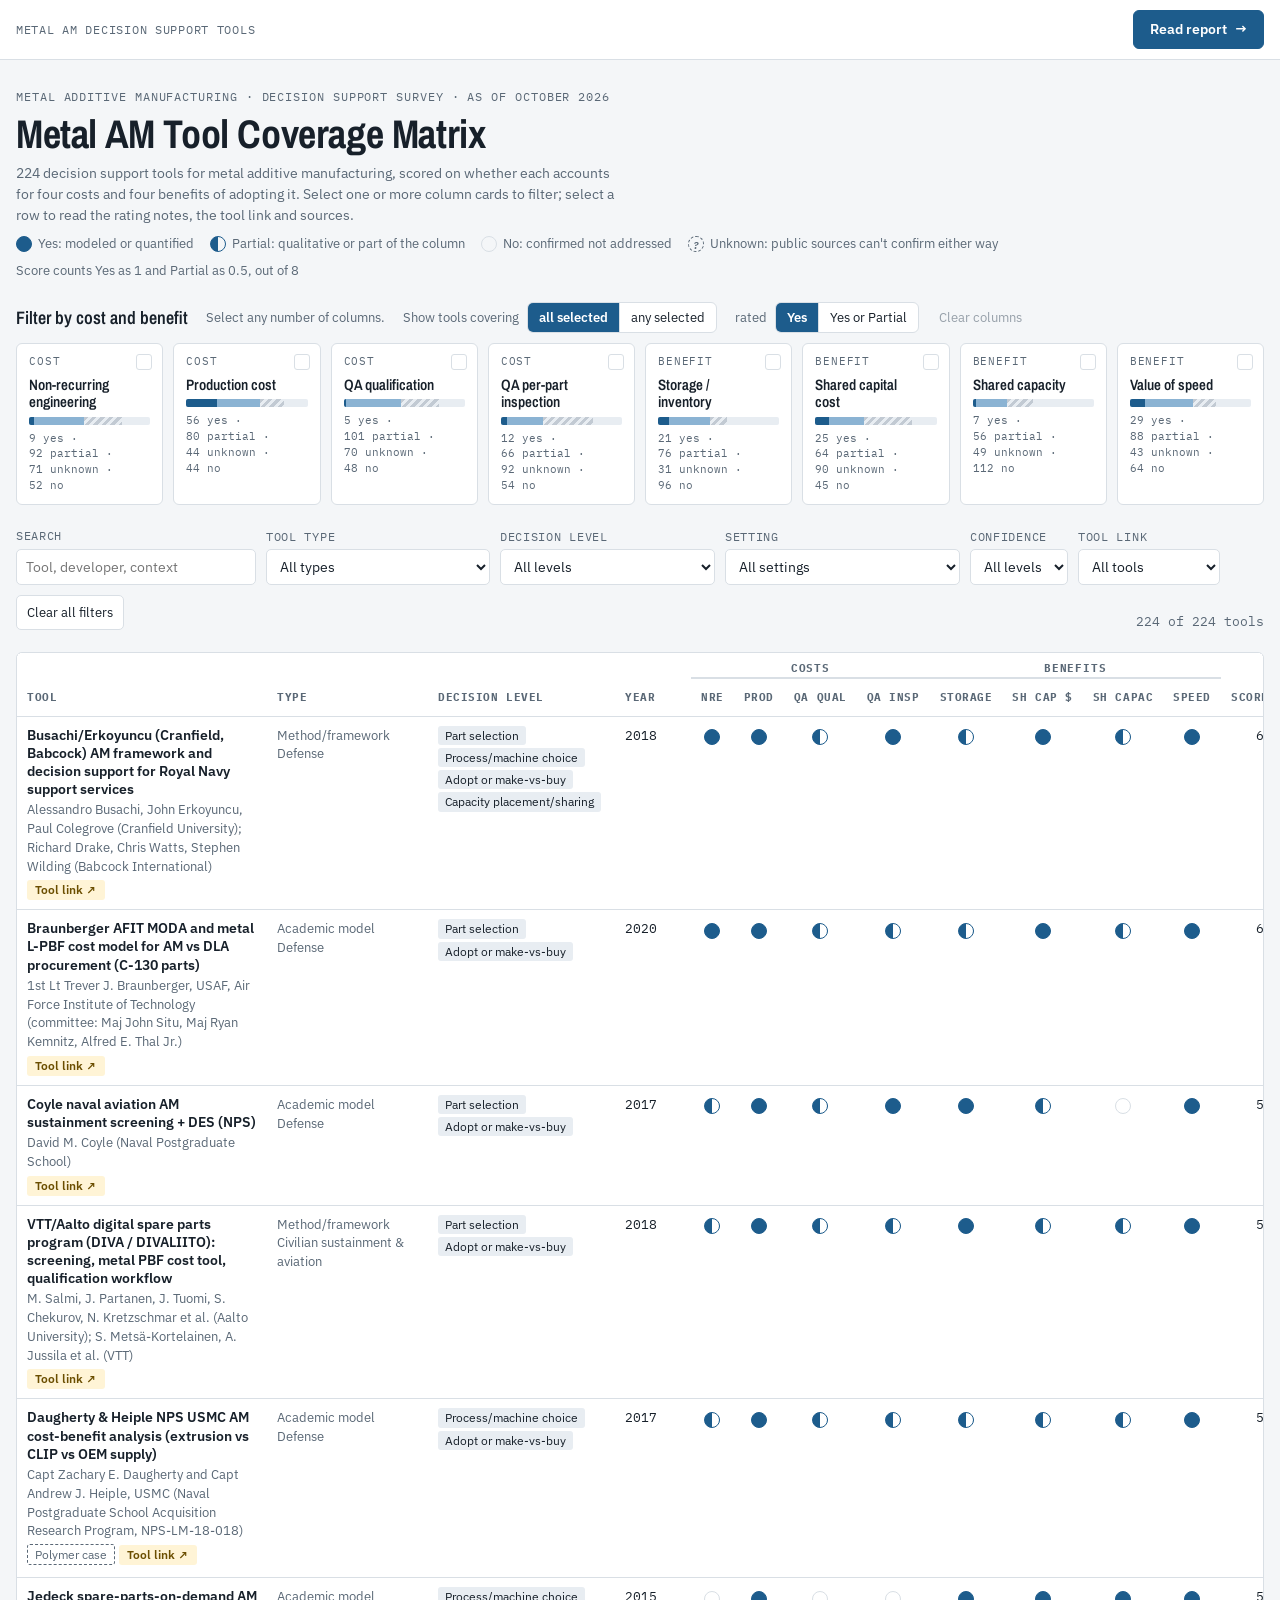
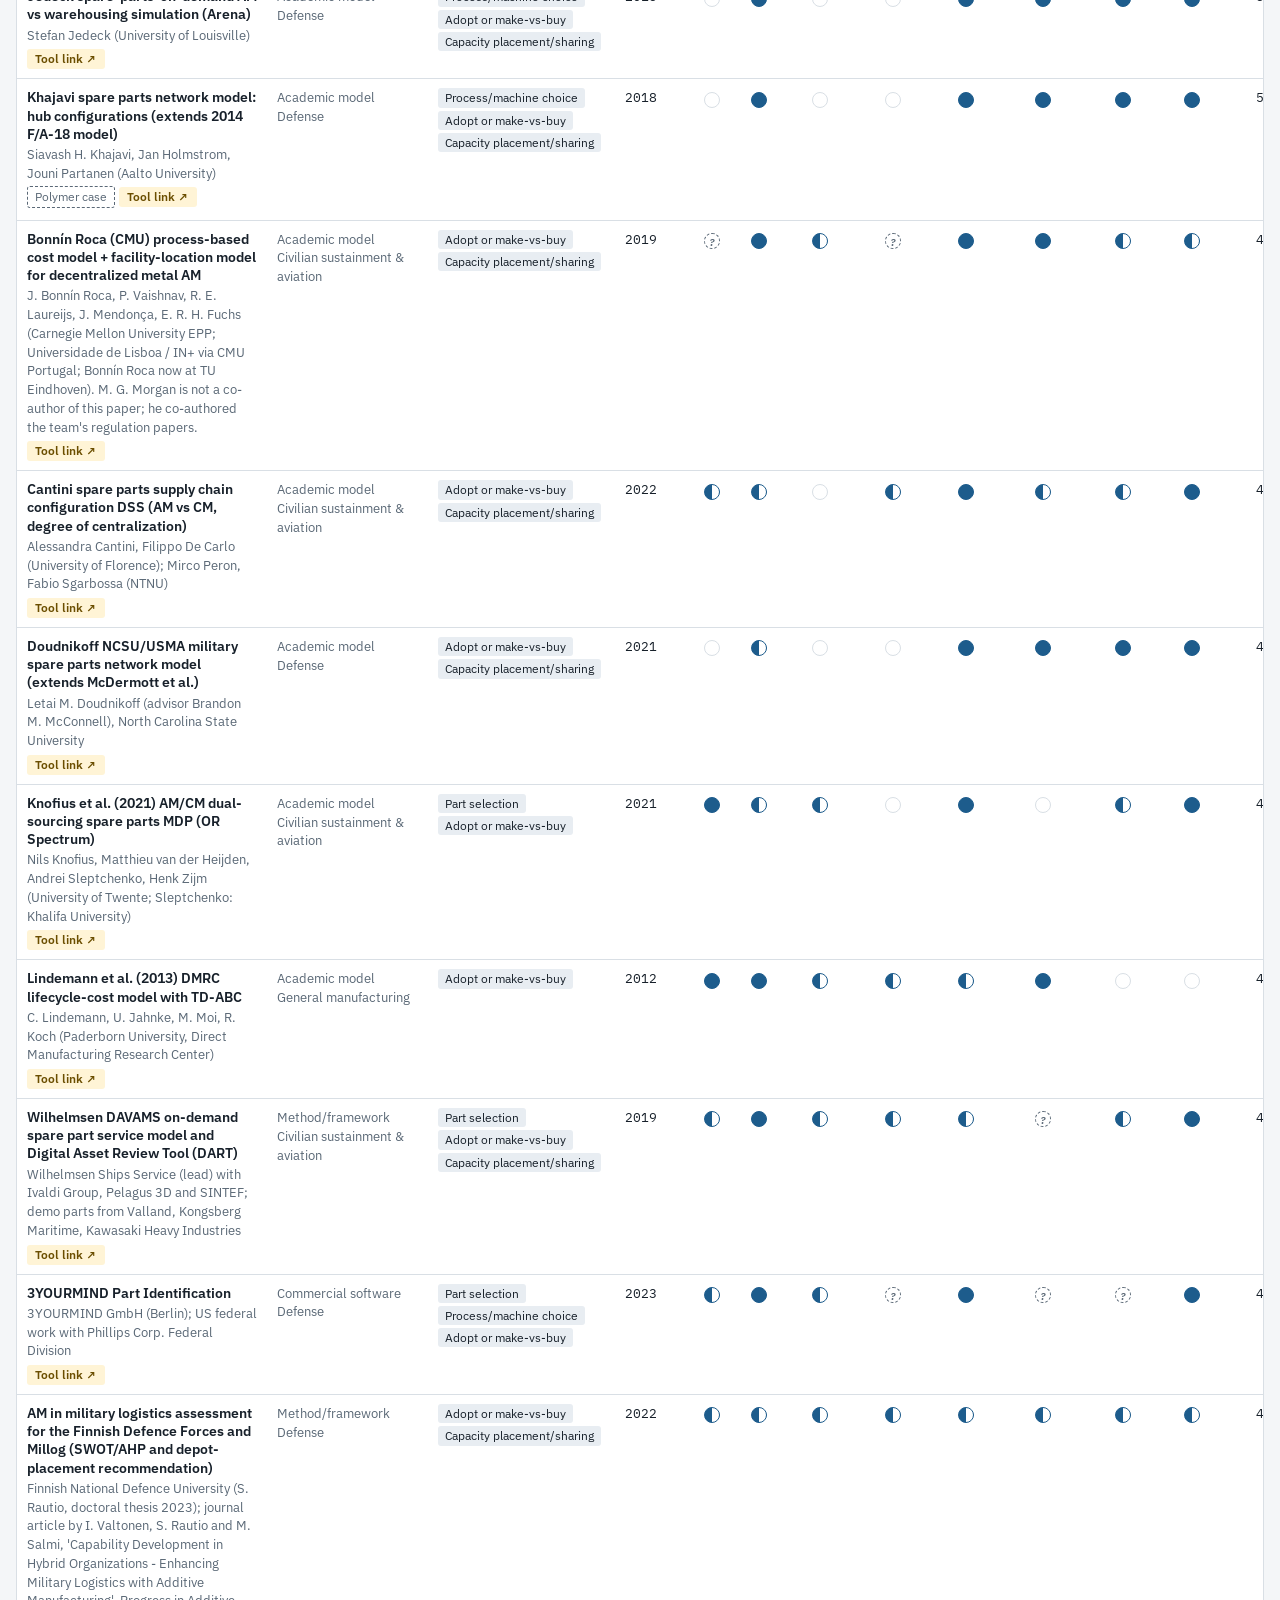
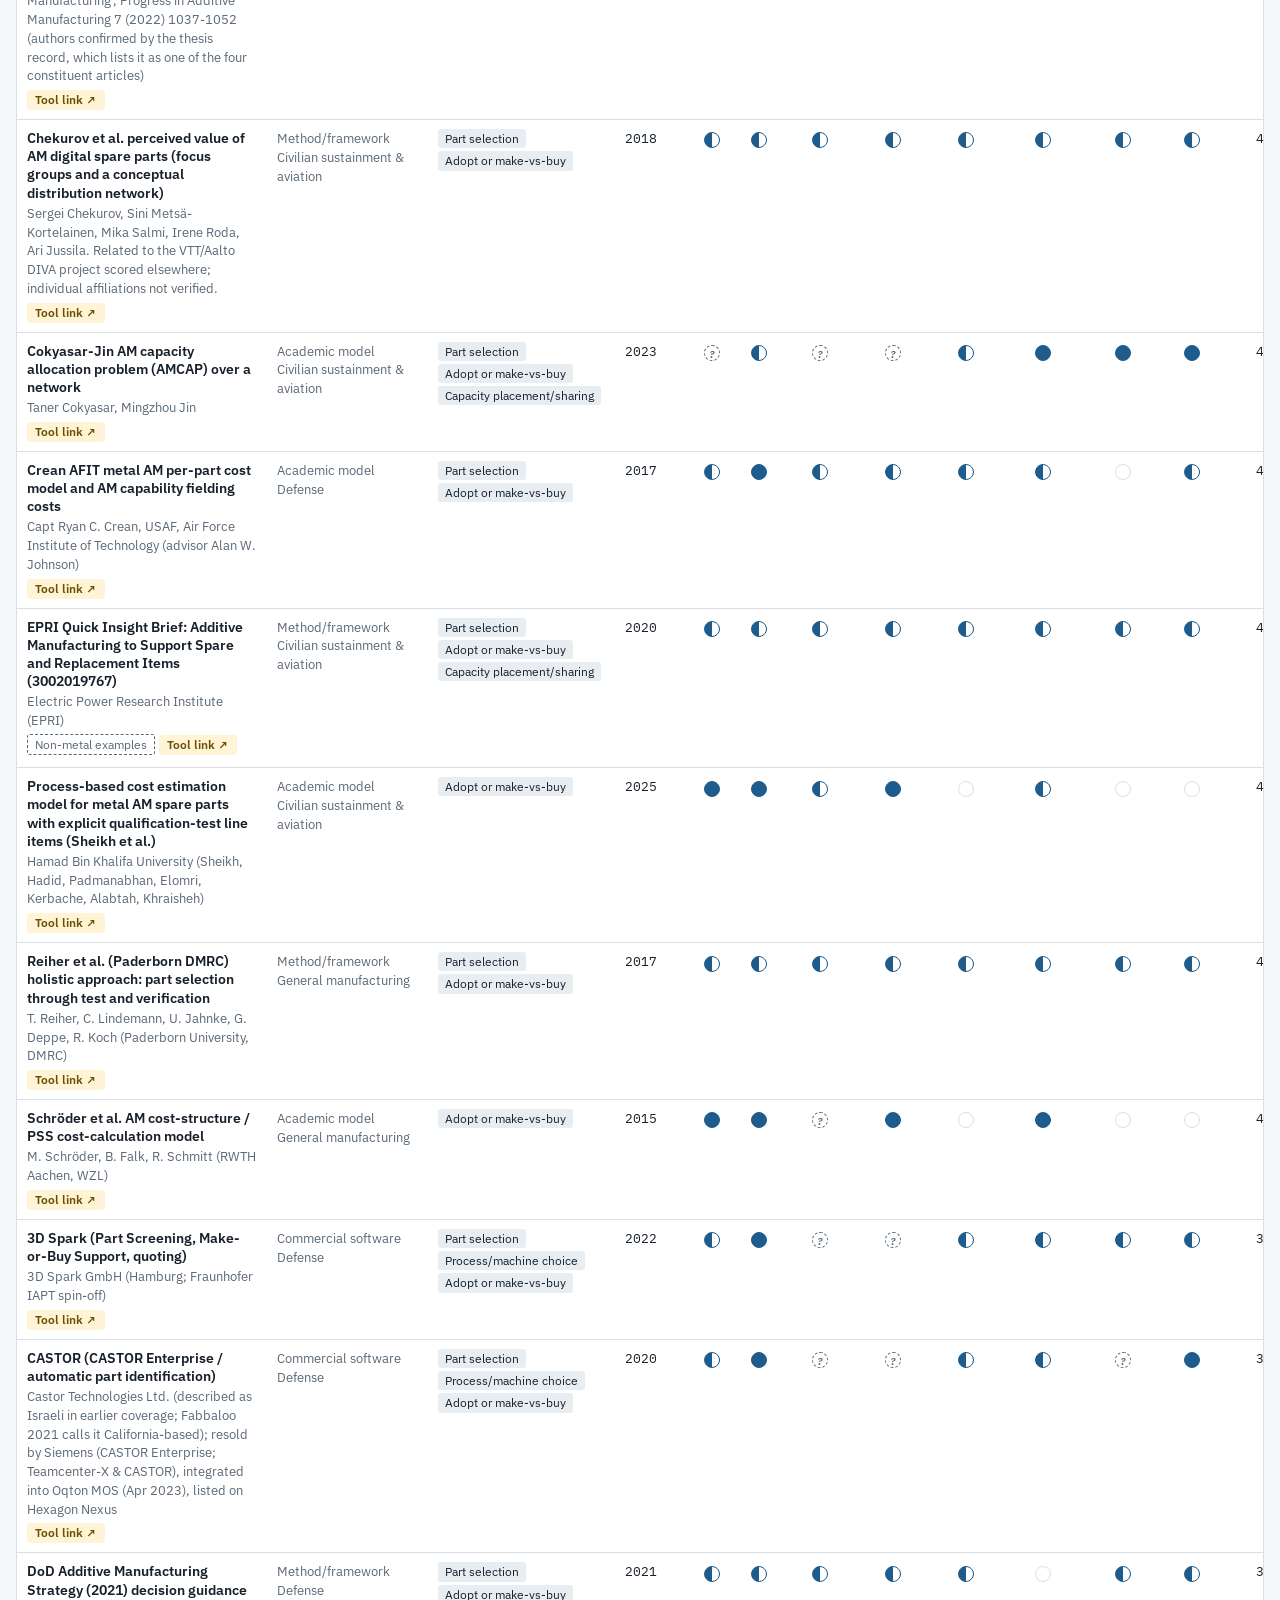
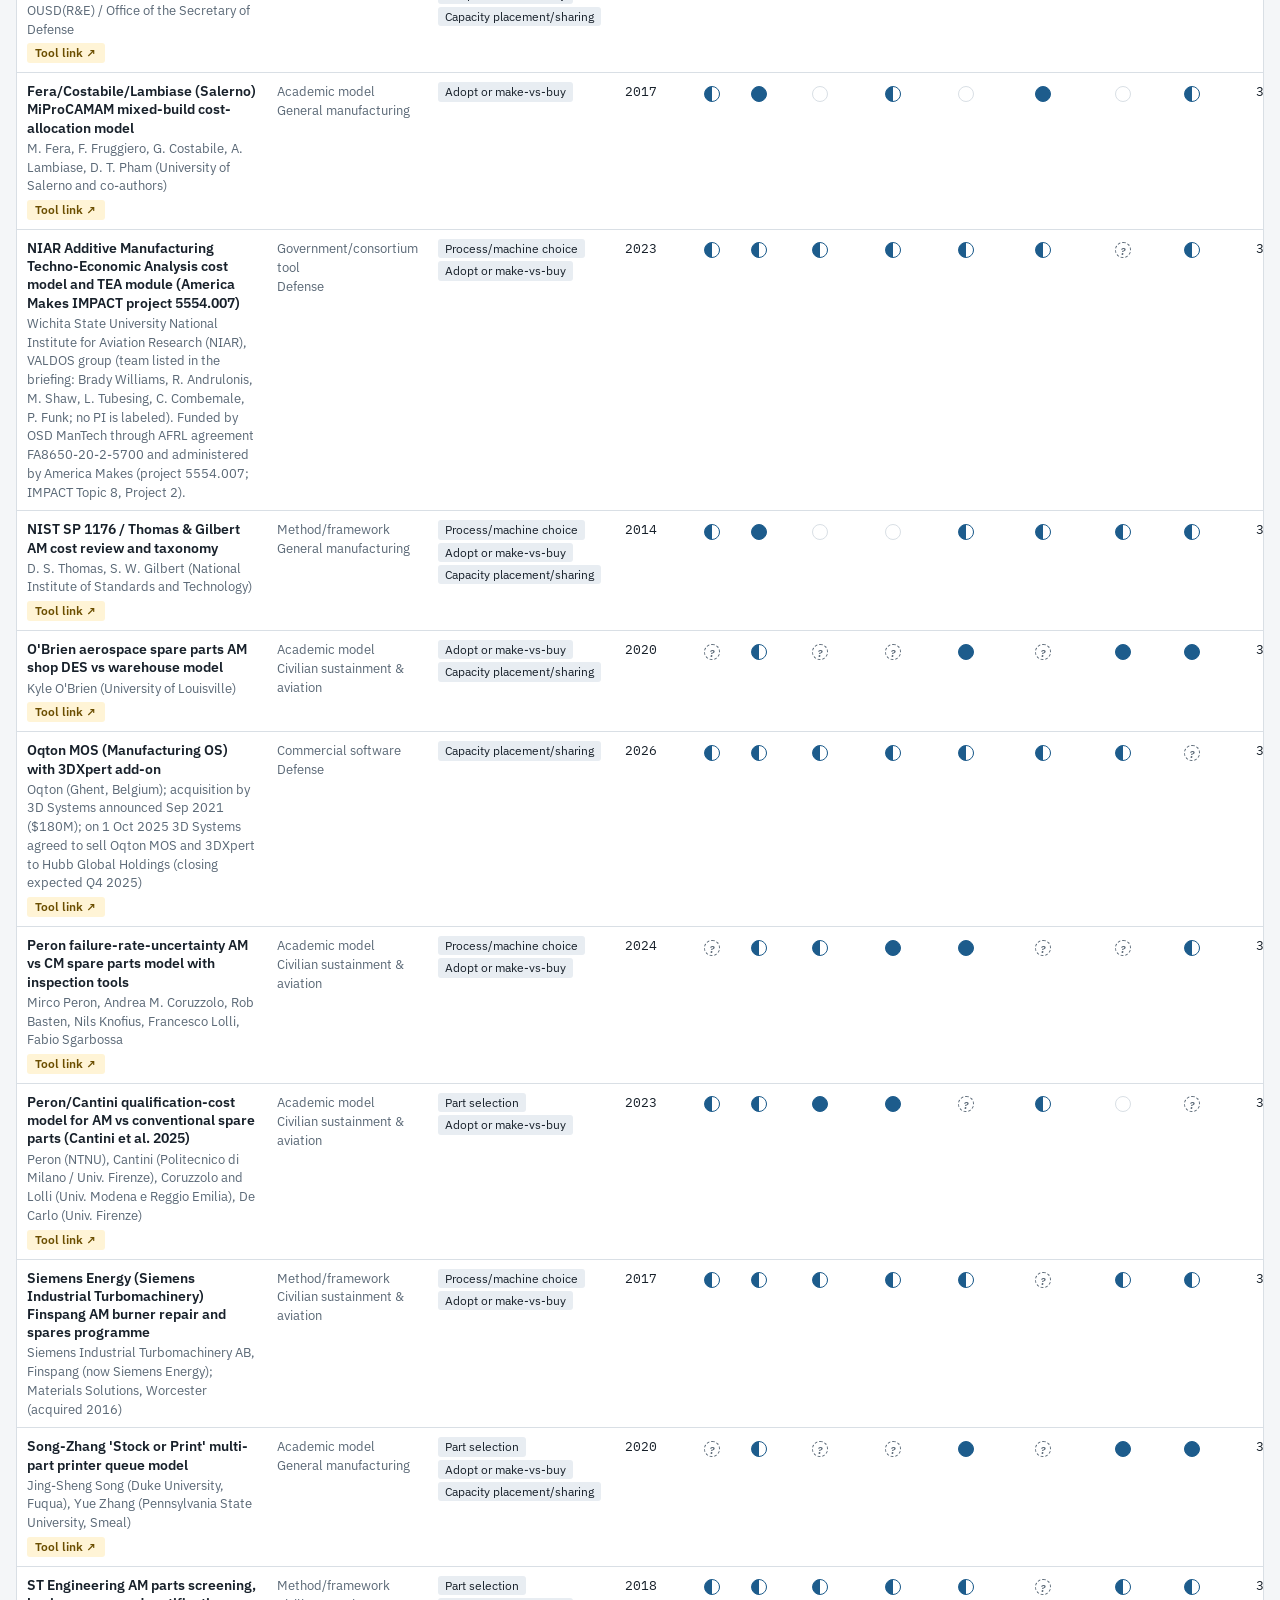
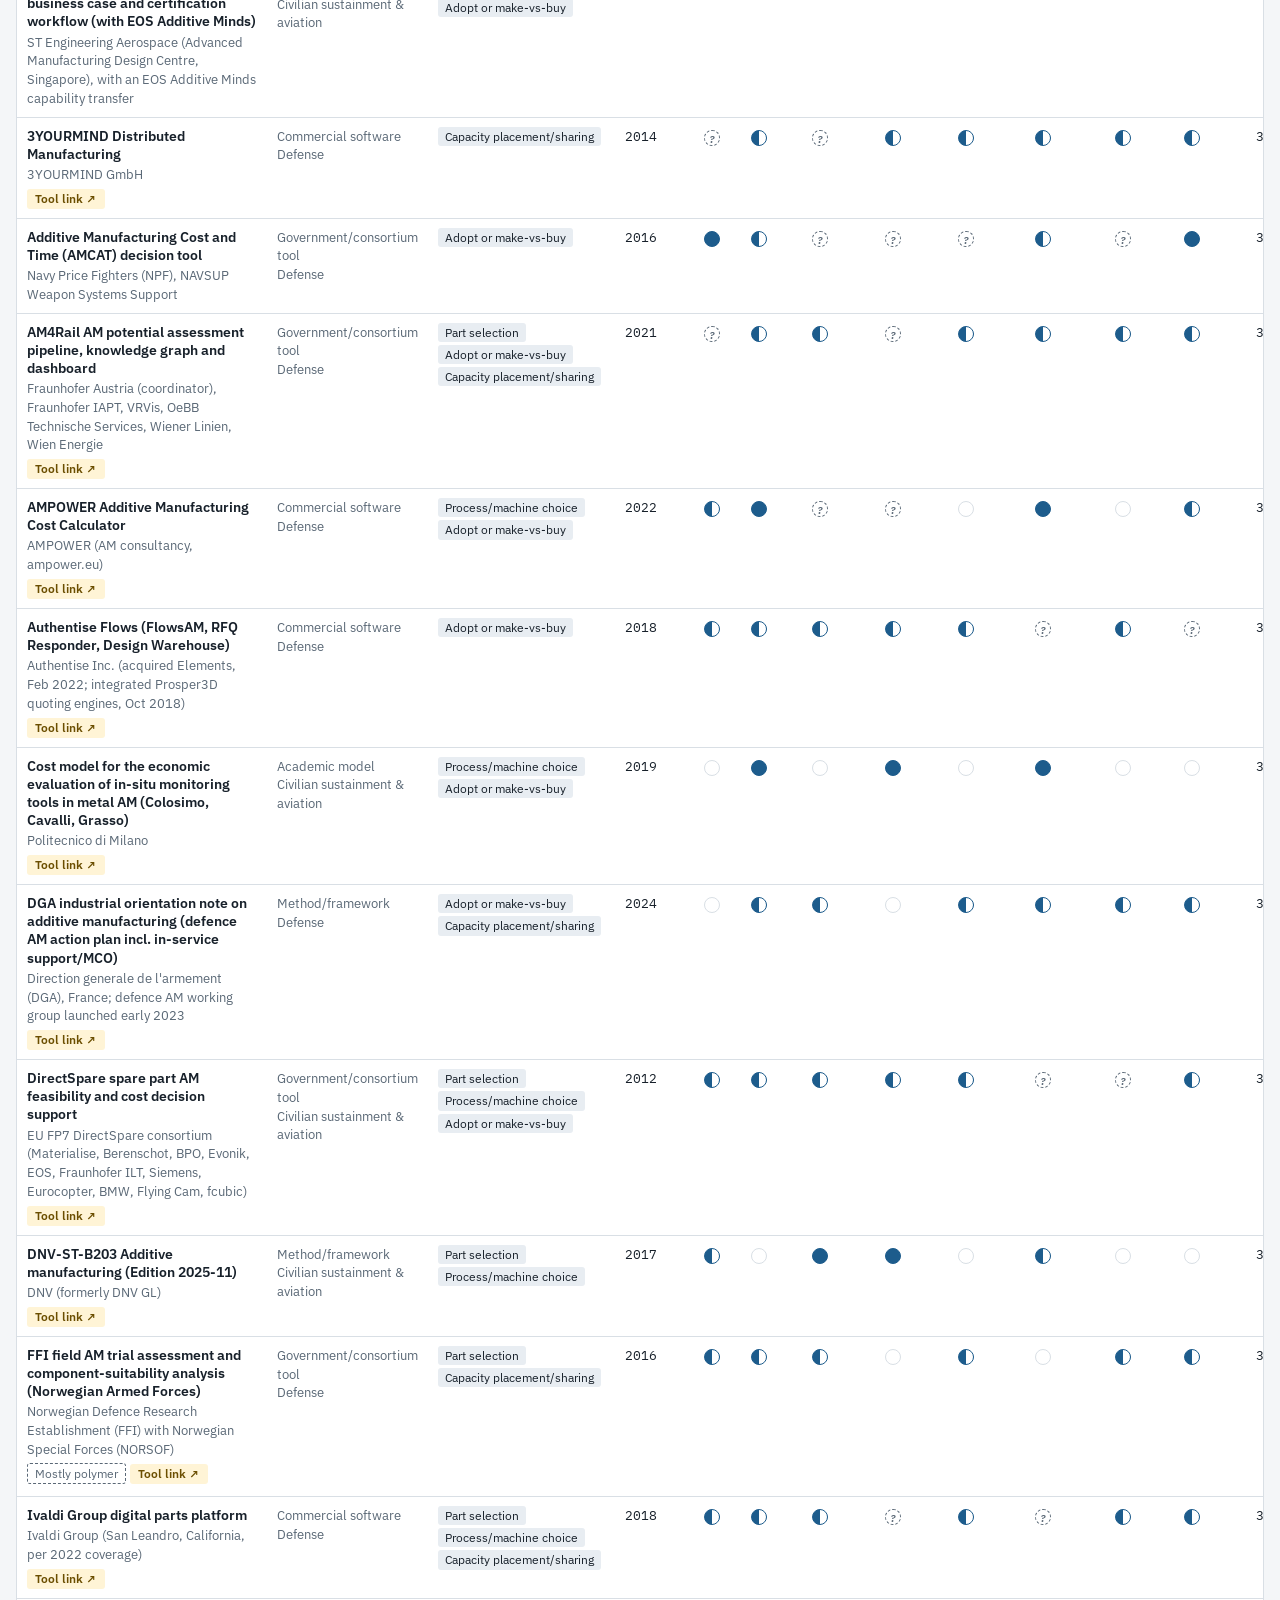
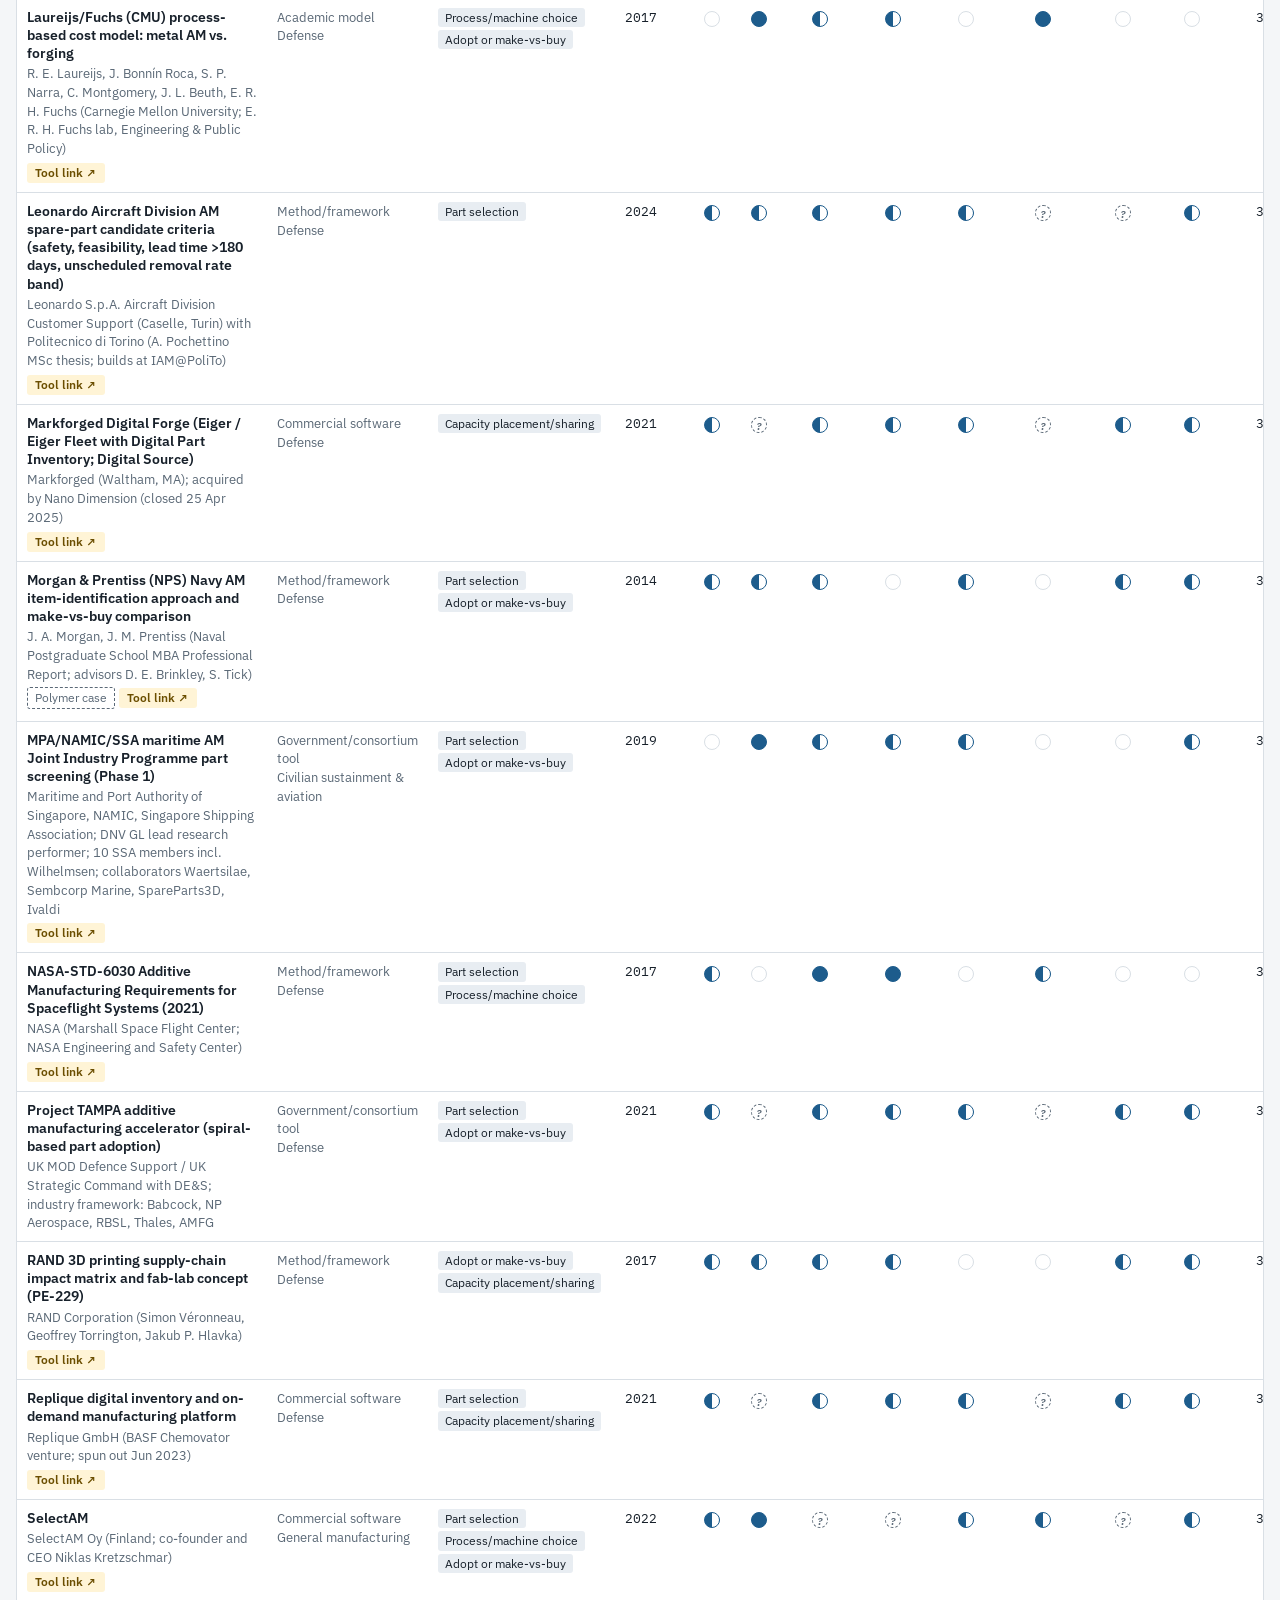
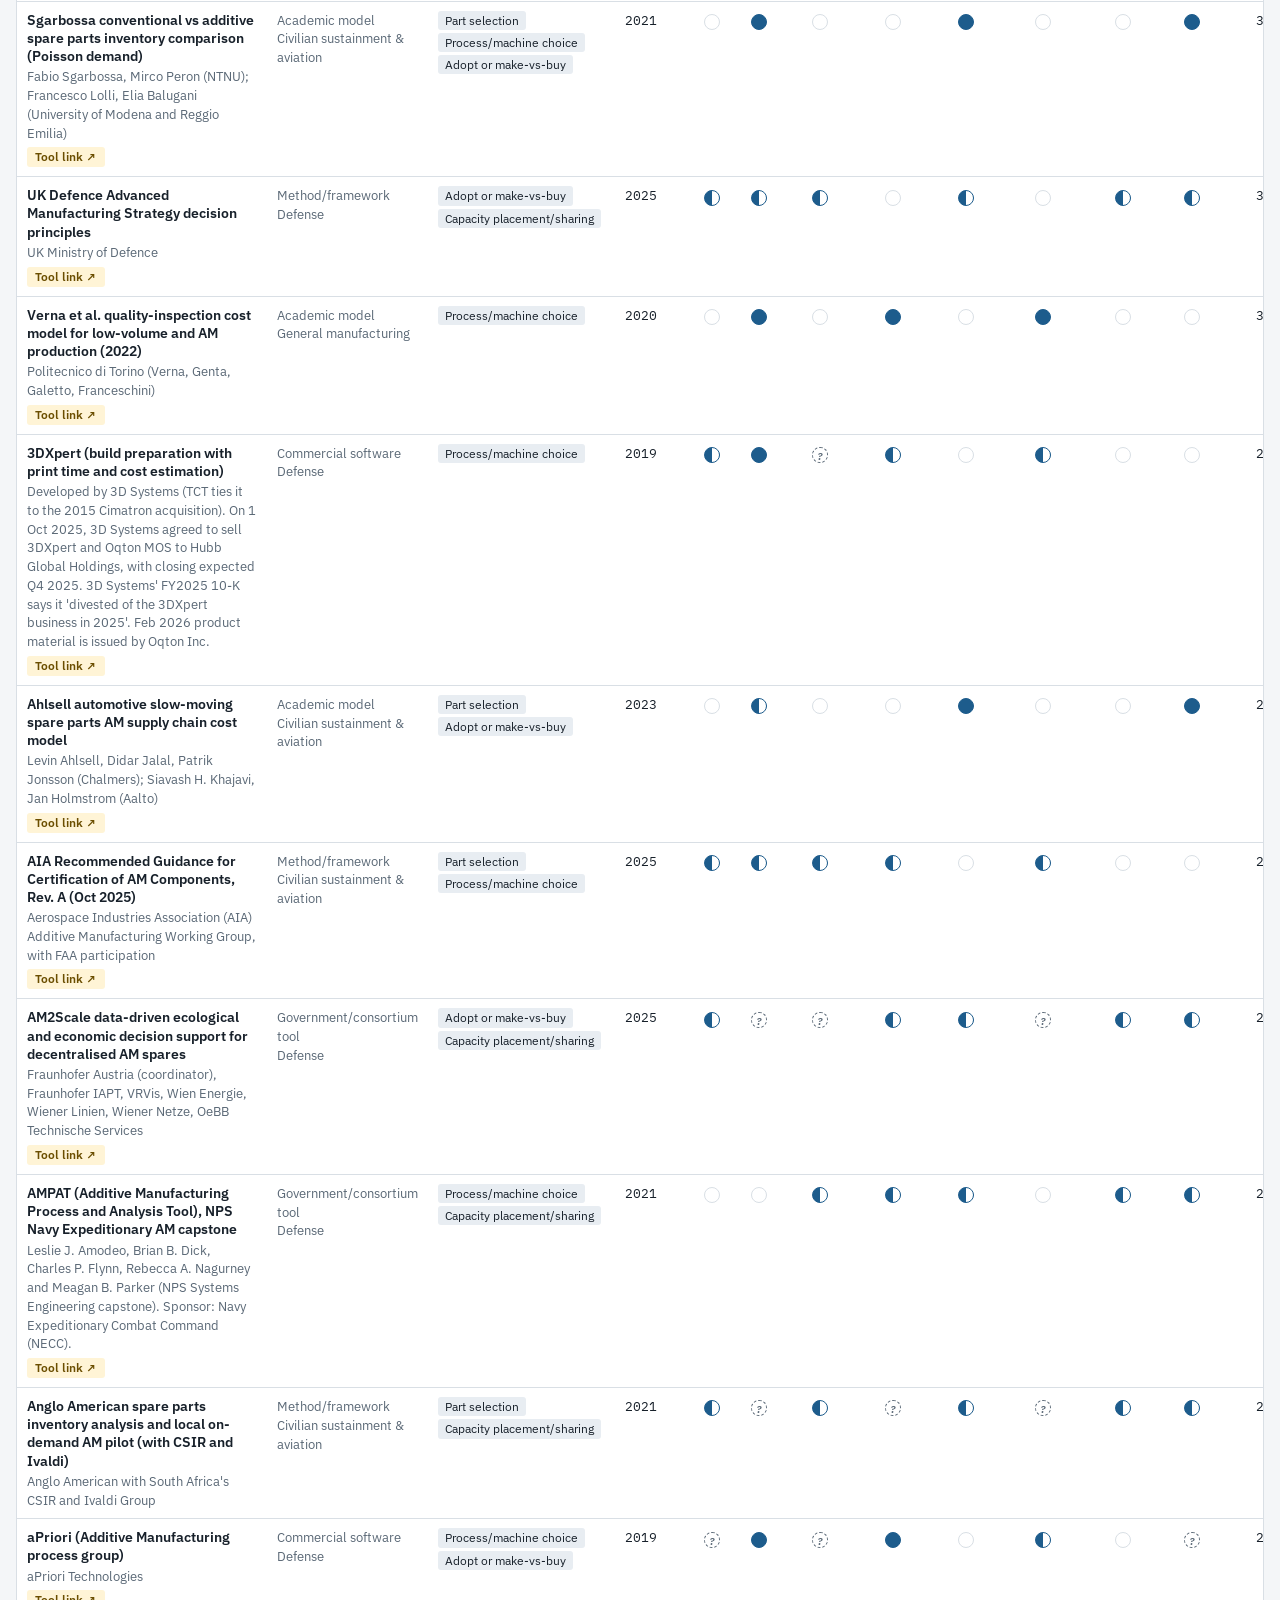
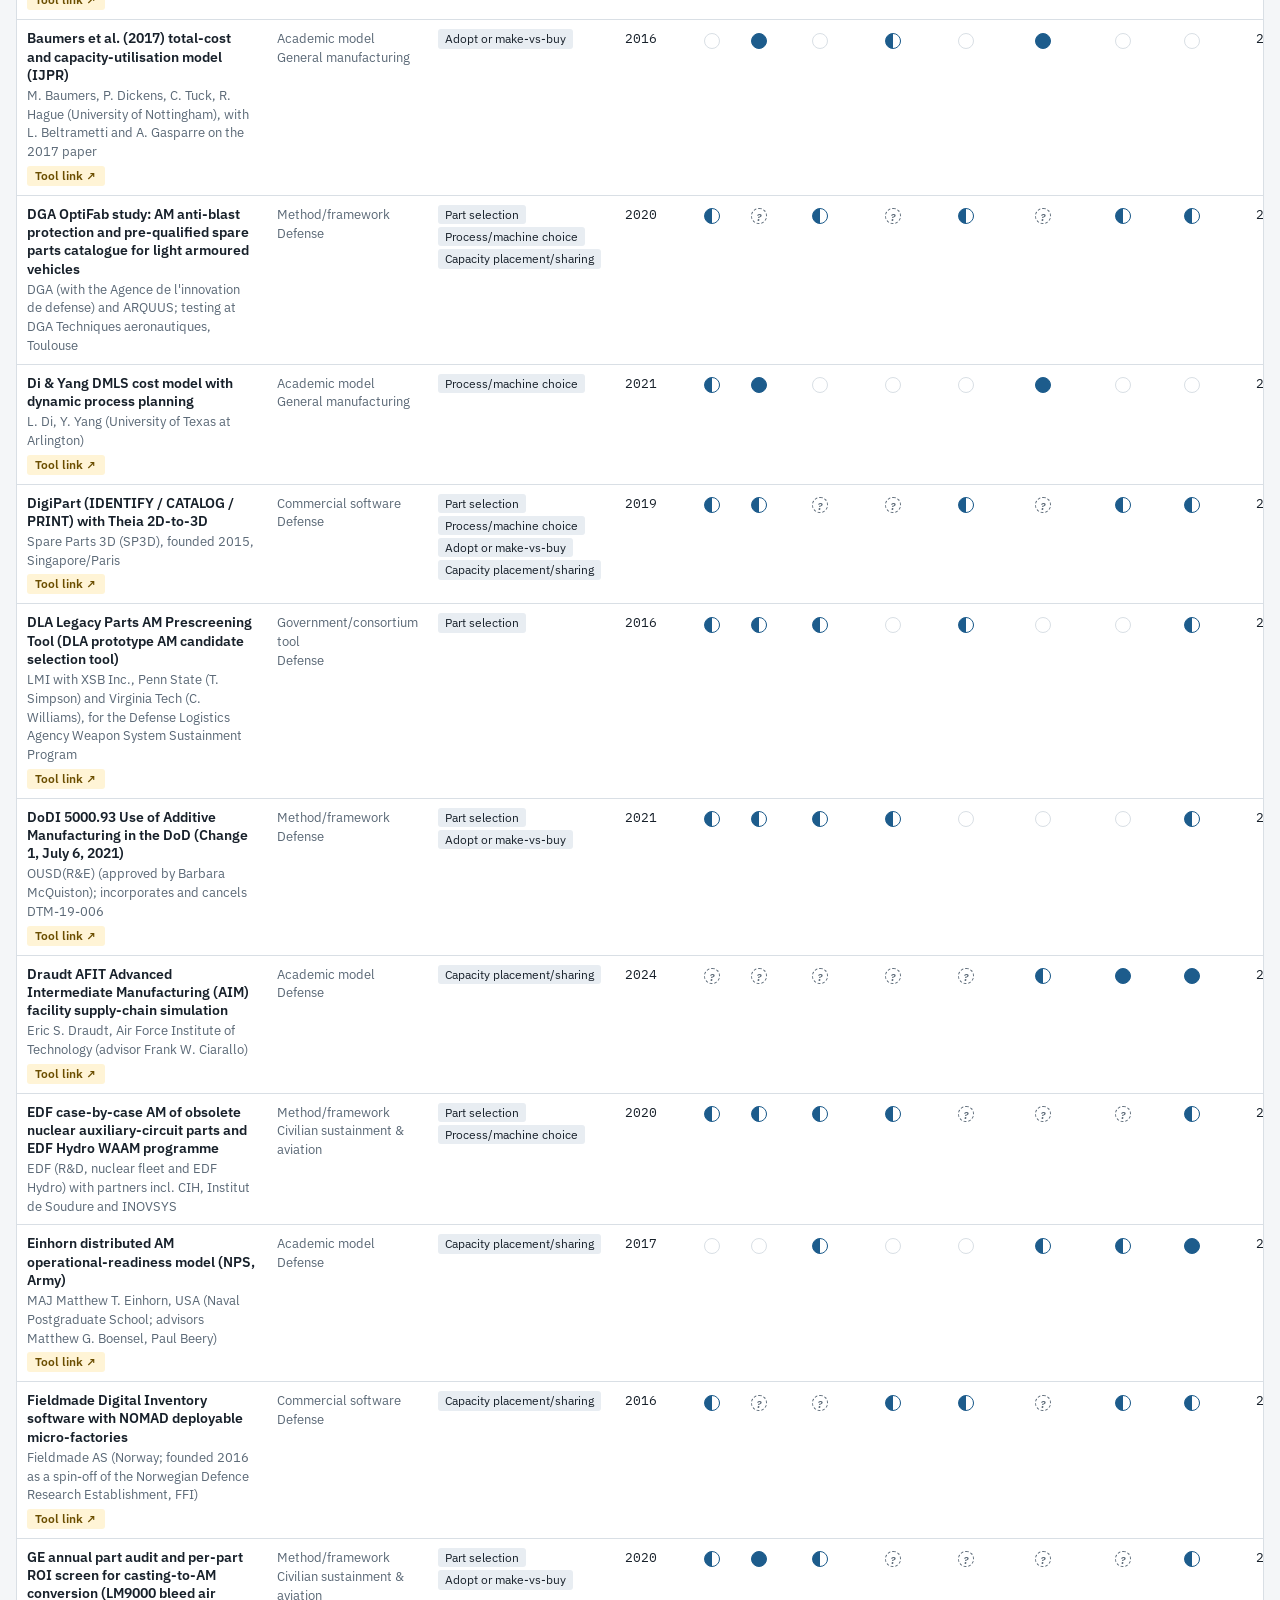
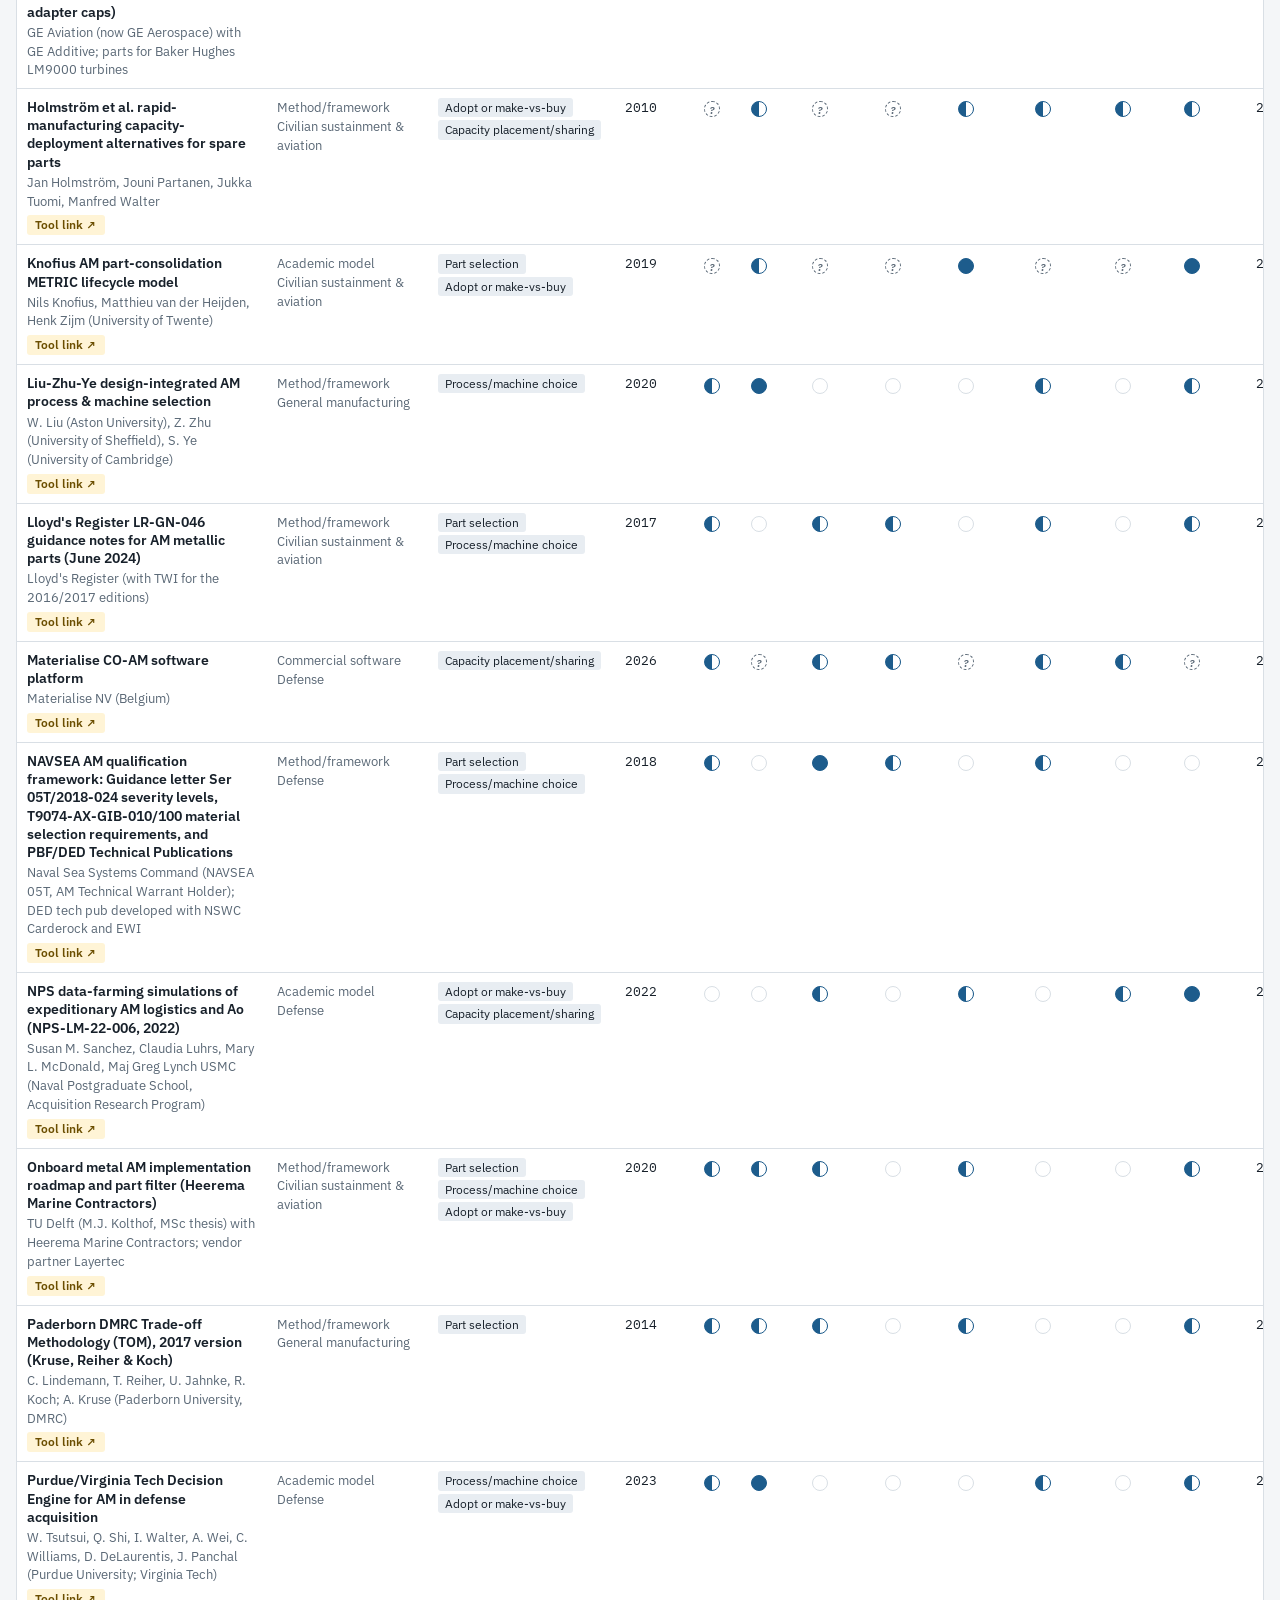
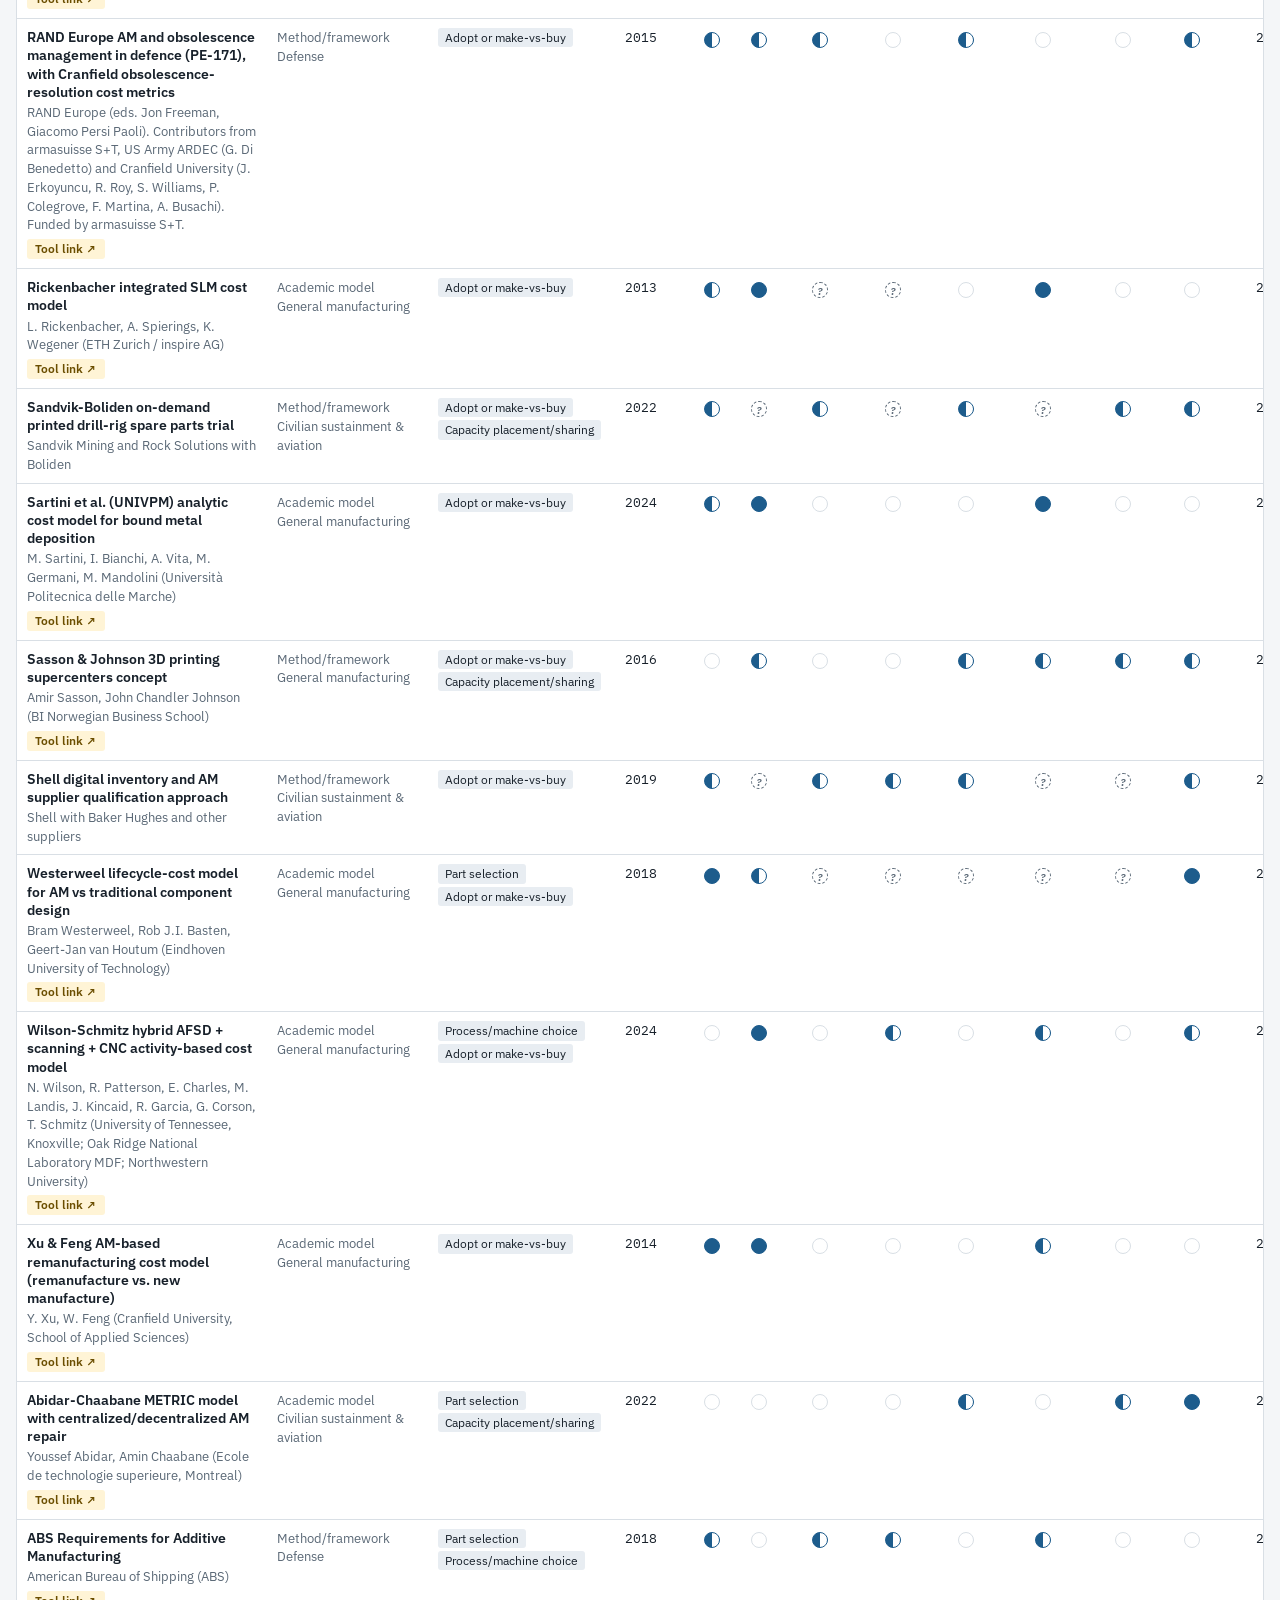
==== index.html @ 1fa22fbc "initial commit" ====
<!doctype html>
<html lang="en">
<head>
<meta charset="utf-8">
<meta name="viewport" content="width=device-width, initial-scale=1, viewport-fit=cover">
<title>Metal AM Tool Coverage Matrix</title>
<meta name="description" content="224 decision support tools for metal additive manufacturing, scored on four costs and four benefits of adoption, with rating notes, tool links and sources.">
<link rel="icon" href="data:image/svg+xml,%3Csvg xmlns='http://www.w3.org/2000/svg' viewBox='0 0 32 32'%3E%3Crect width='32' height='32' rx='6' fill='%231d5c8c'/%3E%3Ccircle cx='10' cy='11' r='4' fill='white'/%3E%3Ccircle cx='22' cy='11' r='4' fill='none' stroke='white' stroke-width='2'/%3E%3Ccircle cx='10' cy='22' r='4' fill='none' stroke='white' stroke-width='2'/%3E%3Ccircle cx='22' cy='22' r='4' fill='white'/%3E%3C/svg%3E">
<link rel="preconnect" href="https://fonts.googleapis.com">
<link rel="preconnect" href="https://fonts.gstatic.com" crossorigin>
<link rel="stylesheet" href="https://fonts.googleapis.com/css2?family=Archivo+Narrow:wght@500;600;700&family=IBM+Plex+Sans:wght@400;500;600&family=IBM+Plex+Mono:wght@400;500&display=swap">
<link rel="stylesheet" href="assets/site.css">
<style>
/* Matrix page: header, column filter controls + coverage cards, other filters, then the scrollable table with expandable rows */
.wrap { max-width: 1360px; margin: 0 auto; display: grid; gap: 22px; }
.head { display: grid; gap: 8px; }
.lead { max-width: 76ch; color: var(--muted); margin: 0; }

/* column filters */
.colfilter { display: grid; gap: 10px; }
.colbar { display: flex; flex-wrap: wrap; align-items: center; gap: 10px 18px; }
.colbar h2 { font-family: var(--font-display); font-size: 18px; font-weight: 600; margin: 0; }
.colbar .hint { color: var(--muted); font-size: 13px; }
.seg { display: inline-flex; border: 1px solid var(--rule); border-radius: 6px; overflow: hidden; background: var(--surface); }
.seg button { font: inherit; font-size: 13px; padding: 5px 11px; border: 0; background: none; color: var(--ink); cursor: pointer; }
.seg button + button { border-left: 1px solid var(--rule); }
.seg button[aria-pressed="true"] { background: var(--accent); color: var(--accent-ink); font-weight: 600; }
.segwrap { display: inline-flex; align-items: center; gap: 8px; font-size: 13px; color: var(--muted); }
.linkbtn { font: inherit; font-size: 13px; background: none; border: 0; color: var(--accent); cursor: pointer; padding: 4px 2px; text-decoration: underline; }
.linkbtn[disabled] { color: var(--muted); text-decoration: none; cursor: default; opacity: .6; }

.strip { display: grid; grid-template-columns: repeat(8, minmax(0, 1fr)); gap: 10px; }
@media (max-width: 1180px) { .strip { grid-template-columns: repeat(4, minmax(0, 1fr)); } }
@media (max-width: 480px) { .strip { grid-template-columns: repeat(2, minmax(0, 1fr)); } }
.cov { position: relative; background: var(--surface); border: 1px solid var(--rule); border-radius: 6px; padding: 10px 12px; display: grid; gap: 6px; align-content: start; cursor: pointer; text-align: left; font: inherit; color: inherit; }
.cov:hover { border-color: var(--accent); }
.cov[aria-pressed="true"] { border-color: var(--accent); box-shadow: inset 0 0 0 1px var(--accent); background: var(--accent-soft); }
.cov .grp { font-family: var(--font-mono); font-size: 10.5px; letter-spacing: .08em; text-transform: uppercase; color: var(--muted); }
.cov .k { font-family: var(--font-display); font-weight: 600; font-size: 15px; line-height: 1.15; padding-right: 22px; }
.cov .box { position: absolute; top: 10px; right: 10px; width: 16px; height: 16px; border: 1.5px solid var(--rule); border-radius: 3px; display: grid; place-items: center; font-size: 11px; line-height: 1; color: transparent; background: var(--surface); }
.cov[aria-pressed="true"] .box { background: var(--accent); border-color: var(--accent); color: var(--accent-ink); }
.bar { display: flex; height: 8px; border-radius: 2px; overflow: hidden; background: var(--chip); }
.bar i { display: block; height: 100%; }
.bar .y { background: var(--accent); }
.bar .p { background: var(--partial); }
.bar .u { background: repeating-linear-gradient(135deg, var(--unk) 0 3px, transparent 3px 6px); }
.cov .n { font-family: var(--font-mono); font-size: 11px; line-height: 1.45; color: var(--muted); font-variant-numeric: tabular-nums; }
.cov .nw { white-space: nowrap; }

/* other filters */
.filters { display: flex; flex-wrap: wrap; gap: 10px; align-items: end; }
.f { display: grid; gap: 4px; min-width: 0; }
.f label { font-size: 11.5px; letter-spacing: .06em; text-transform: uppercase; color: var(--muted); font-family: var(--font-mono); }
.f input, .f select { font: inherit; font-size: 13.5px; color: var(--ink); background: var(--surface); border: 1px solid var(--rule); border-radius: 5px; padding: 7px 9px; min-width: 0; max-width: 100%; }
.f input { width: 240px; }
.count { margin-left: auto; font-family: var(--font-mono); font-size: 12.5px; color: var(--muted); font-variant-numeric: tabular-nums; }
.reset { font: inherit; font-size: 13px; background: var(--surface); border: 1px solid var(--rule); border-radius: 5px; padding: 7px 10px; color: var(--ink); cursor: pointer; }
.reset:hover { border-color: var(--accent); }

/* table */
.tablebox { overflow-x: auto; background: var(--surface); border: 1px solid var(--rule); border-radius: 6px; }
table { border-collapse: collapse; width: 100%; min-width: 1100px; font-variant-numeric: tabular-nums; }
thead th { background: var(--surface); border-bottom: 1px solid var(--rule); text-align: left; vertical-align: bottom; padding: 0; }
th button { font: inherit; font-family: var(--font-mono); font-size: 11px; letter-spacing: .05em; text-transform: uppercase; color: var(--muted); background: none; border: 0; padding: 10px; width: 100%; text-align: inherit; cursor: pointer; white-space: nowrap; }
th button:hover { color: var(--ink); }
th button[data-dir]::after { content: attr(data-dir); margin-left: 4px; color: var(--accent); }
th.rc, td.rc { text-align: center; width: 64px; }
th.rc button { text-align: center; }
th.rc.sel, td.rc.sel { background: var(--accent-soft); }
th.rc.sel button { color: var(--accent); font-weight: 600; }
th.grp { font-family: var(--font-mono); font-size: 10.5px; letter-spacing: .08em; text-transform: uppercase; color: var(--muted); padding: 8px 10px 0; text-align: center; border-bottom: 2px solid var(--rule); }
th.blank { border-bottom: 0; }
tbody tr.row { border-top: 1px solid var(--rule); cursor: pointer; }
tbody tr.row:hover { background: var(--row-hover); }
tbody tr.row[aria-expanded="true"] { background: var(--row-hover); }
td { padding: 9px 10px; vertical-align: top; }
td.name { min-width: 250px; max-width: 380px; }
td.name b { font-weight: 600; display: block; line-height: 1.3; }
td.name .dev { color: var(--muted); font-size: 12.5px; display: block; margin-top: 2px; }
.tag { display: inline-block; font-size: 11.5px; padding: 1px 7px; border-radius: 3px; background: var(--chip); color: var(--ink); white-space: nowrap; margin: 0 4px 3px 0; }
.tag.flag { background: transparent; border: 1px dashed var(--muted); color: var(--muted); }
td.meta { font-size: 12.5px; color: var(--muted); min-width: 120px; }
td.yr { font-family: var(--font-mono); font-size: 12.5px; white-space: nowrap; }
.tl { display: inline-block; margin-top: 5px; font-size: 12px; font-weight: 600; padding: 1px 8px; border-radius: 3px; background: var(--link-bg); color: var(--link-ink); text-decoration: none; }
.tl:hover { text-decoration: underline; }
td.score { font-family: var(--font-mono); font-size: 13px; text-align: right; white-space: nowrap; }
td.conf { font-size: 12.5px; white-space: nowrap; }
.conf i { display: inline-block; width: 6px; height: 6px; border-radius: 1px; background: var(--rule); margin-right: 2px; vertical-align: middle; }
.conf i.on { background: var(--muted); }
tr.detail td { padding: 4px 16px 18px; background: var(--row-hover); cursor: auto; }
.dgrid { display: grid; grid-template-columns: minmax(0, 1.1fr) minmax(0, 1.4fr); gap: 20px; }
@media (max-width: 900px) { .dgrid { grid-template-columns: minmax(0, 1fr); } }
.dgrid h4 { font-family: var(--font-mono); font-weight: 500; font-size: 11px; letter-spacing: .08em; text-transform: uppercase; color: var(--muted); margin: 10px 0 6px; }
.dgrid p { margin: 0 0 8px; max-width: 70ch; }
.kv { display: grid; grid-template-columns: max-content minmax(0, 1fr); gap: 3px 12px; font-size: 13px; margin: 10px 0 0; }
.kv dt { color: var(--muted); }
.kv dd { margin: 0; }
.ev { margin: 6px 0 0; padding-left: 18px; font-size: 13px; display: grid; gap: 3px; }
.evh { font-weight: 600; margin: 10px 0 0 !important; font-size: 13px; }
.notes { list-style: none; margin: 0; padding: 0; display: grid; gap: 6px; }
.notes li { display: grid; grid-template-columns: 18px 118px minmax(0, 1fr); gap: 8px; align-items: start; font-size: 13px; }
.notes li .c { font-weight: 600; }
.notes .dot { width: 13px; height: 13px; margin-top: 3px; }
.srcs { margin: 0; padding-left: 18px; font-size: 13px; display: grid; gap: 3px; }
.srcs a { word-break: break-word; }
.srcs li.toolsrc, .srcs li.nolink { list-style: none; margin-left: -18px; margin-bottom: 4px; }
.srcs li.toolsrc a { display: inline-block; background: var(--link-bg); color: var(--link-ink); font-weight: 600; padding: 3px 9px; border-radius: 4px; text-decoration: none; }
.srcs li.toolsrc a:hover { text-decoration: underline; }
.srcs li.toolsrc small { display: block; font-weight: 400; color: var(--muted); margin-top: 2px; }
.srcs li.nolink { color: var(--muted); font-style: italic; }
.empty { padding: 28px; text-align: center; color: var(--muted); }
.foot { font-size: 12.5px; color: var(--muted); max-width: 92ch; display: grid; gap: 8px; }
.foot p { margin: 0; }
.noscript { padding: 16px; background: var(--surface); border: 1px solid var(--rule); border-radius: 6px; }
</style>
</head>
<body>
<header class="topbar">
  <div class="topbar-inner">
    <a class="site-name" href="index.html">Metal AM decision support tools</a>
    <a class="btn btn-primary" href="report.html">Read report <span aria-hidden="true">→</span></a>
  </div>
</header>

<main class="page">
<div class="wrap">
  <section class="head">
    <div class="eyebrow">Metal additive manufacturing · decision support survey · as of October 2026</div>
    <h1>Metal AM Tool Coverage Matrix</h1>
    <p class="lead" id="lead">Decision support tools for metal additive manufacturing, scored on whether each accounts for four costs and four benefits of adopting it. Select column cards to filter; select a row to read the rating notes, the tool link and sources.</p>
    <div class="legend" aria-label="Rating legend">
      <span><i class="dot Yes"></i> Yes: modeled or quantified</span>
      <span><i class="dot Partial"></i> Partial: qualitative or part of the column</span>
      <span><i class="dot No"></i> No: confirmed not addressed</span>
      <span><i class="dot Unknown"></i> Unknown: public sources can't confirm either way</span>
      <span>Score counts Yes as 1 and Partial as 0.5, out of 8</span>
    </div>
  </section>

  <section class="colfilter" aria-labelledby="colfilter-title">
    <div class="colbar">
      <h2 id="colfilter-title">Filter by cost and benefit</h2>
      <span class="hint">Select any number of columns.</span>
      <span class="segwrap">Show tools covering
        <span class="seg" role="group" aria-label="How selected columns combine">
          <button type="button" data-match="all" aria-pressed="true">all selected</button>
          <button type="button" data-match="any" aria-pressed="false">any selected</button>
        </span>
      </span>
      <span class="segwrap">rated
        <span class="seg" role="group" aria-label="Which ratings count as covered">
          <button type="button" data-min="yes" aria-pressed="true">Yes</button>
          <button type="button" data-min="partial" aria-pressed="false">Yes or Partial</button>
        </span>
      </span>
      <button type="button" class="linkbtn" id="clearcols" disabled>Clear columns</button>
    </div>
    <div class="strip" id="strip"></div>
  </section>

  <section class="filters" aria-label="More filters">
    <div class="f"><label for="q">Search</label><input id="q" type="search" placeholder="Tool, developer, context"></div>
    <div class="f"><label for="ftype">Tool type</label><select id="ftype"></select></div>
    <div class="f"><label for="flevel">Decision level</label><select id="flevel"></select></div>
    <div class="f"><label for="fsector">Setting</label><select id="fsector"></select></div>
    <div class="f"><label for="fconf">Confidence</label><select id="fconf"></select></div>
    <div class="f"><label for="flink">Tool link</label><select id="flink"><option value="">All tools</option><option value="yes">Has a public link</option><option value="no">No public link</option></select></div>
    <button class="reset" id="reset" type="button">Clear all filters</button>
    <span class="count" id="count" aria-live="polite"></span>
  </section>

  <div class="tablebox">
    <table>
      <thead>
        <tr>
          <th class="blank" colspan="4"></th>
          <th class="grp" colspan="4">Costs</th>
          <th class="grp" colspan="4">Benefits</th>
          <th class="blank" colspan="2"></th>
        </tr>
        <tr id="hdr"></tr>
      </thead>
      <tbody id="tb">
        <tr><td colspan="14" class="empty">Loading the tool data…</td></tr>
      </tbody>
    </table>
  </div>
  <noscript><div class="noscript">This table needs JavaScript. The same data is available as <a href="data/tools.csv">CSV</a> and <a href="data/tools.json">JSON</a>.</div></noscript>

  <footer class="foot">
    <p id="foot"></p>
    <p>Download the data: <a href="data/tools.csv" download>tools.csv</a> · <a href="data/tools.json" download>tools.json</a>. Read the findings in the <a href="report.html">report</a>.</p>
  </footer>
</div>
</main>

<script src="data/tools.js"></script>
<script src="assets/matrix.js"></script>
</body>
</html>
---- assets/site.css ----
/* Shared design tokens and chrome for the matrix (index.html) and the report (report.html).
   Layout: a slim top bar with the site name and one navigation button, then the page body. */
:root {
  --bg: #f4f6f8;
  --surface: #ffffff;
  --ink: #17202a;
  --muted: #5a6876;
  --rule: #d9dfe5;
  --accent: #1d5c8c;
  --accent-ink: #ffffff;
  --accent-soft: #e3eef7;
  --partial: #8bb3d3;
  --row-hover: #eef3f7;
  --chip: #e8edf2;
  --unk: #c2cad3;
  --link-bg: #fff4d6;
  --link-ink: #6b4e00;
  --grey-mark: #8a96a3;
  --font-display: "Archivo Narrow", "Arial Narrow", "Helvetica Neue", Arial, sans-serif;
  --font-body: "IBM Plex Sans", "Helvetica Neue", Arial, sans-serif;
  --font-mono: "IBM Plex Mono", ui-monospace, Menlo, Consolas, monospace;
}
@media (prefers-color-scheme: dark) {
  :root {
    --bg: #0f1419; --surface: #161d24; --ink: #e6ecf1; --muted: #93a2b0; --rule: #2a3540;
    --accent: #6fb1e4; --accent-ink: #0b1620; --accent-soft: #1a2c3b; --partial: #3f6e94; --row-hover: #1b252e; --chip: #222c36;
    --unk: #4a5664; --link-bg: #3a2f12; --link-ink: #f3d68a; --grey-mark: #6d7a87;
    color-scheme: dark;
  }
}
* { box-sizing: border-box; }
html { -webkit-text-size-adjust: 100%; }
body {
  margin: 0; background: var(--bg); color: var(--ink); font-family: var(--font-body); font-size: 14px; line-height: 1.5;
}
a { color: var(--accent); }
:focus-visible { outline: 2px solid var(--accent); outline-offset: 2px; }

/* top bar */
.topbar {
  position: sticky; top: 0; z-index: 20; background: var(--surface); border-bottom: 1px solid var(--rule);
}
.topbar-inner {
  max-width: 1360px; margin: 0 auto; display: flex; align-items: center; justify-content: space-between; gap: 12px;
  padding-block: 10px; padding-left: max(16px, env(safe-area-inset-left, 0px)); padding-right: max(16px, env(safe-area-inset-right, 0px));
}
.site-name { font-family: var(--font-mono); font-size: 12px; letter-spacing: .06em; text-transform: uppercase; color: var(--muted); text-decoration: none; }
.site-name:hover { color: var(--ink); }
.btn {
  display: inline-flex; align-items: center; gap: 8px; font: inherit; font-size: 14px; font-weight: 600; text-decoration: none;
  padding: 8px 16px; border-radius: 6px; border: 1px solid var(--accent); cursor: pointer; white-space: nowrap;
}
.btn-primary { background: var(--accent); color: var(--accent-ink); }
.btn-primary:hover { filter: brightness(1.08); }
.btn-secondary { background: var(--surface); color: var(--accent); }
.btn-secondary:hover { background: var(--accent-soft); }

.page { padding-left: max(16px, env(safe-area-inset-left, 0px)); padding-right: max(16px, env(safe-area-inset-right, 0px)); padding-block: 28px 56px; }
.eyebrow { font-family: var(--font-mono); font-size: 11.5px; letter-spacing: .08em; text-transform: uppercase; color: var(--muted); }
h1 { font-family: var(--font-display); font-weight: 700; font-size: clamp(28px, 4vw, 40px); line-height: 1.05; margin: 0; letter-spacing: -.01em; text-wrap: balance; }

/* rating dots, shared by both pages */
.dot { display: inline-block; width: 16px; height: 16px; border-radius: 50%; border: 1.5px solid var(--accent); vertical-align: middle; flex: none; }
.dot.Yes { background: var(--accent); }
.dot.Partial { background: linear-gradient(90deg, var(--accent) 50%, transparent 50%); }
.dot.No { border-color: var(--rule); }
.dot.Unknown { border: 1.5px dashed var(--muted); position: relative; }
.dot.Unknown::after { content: "?"; position: absolute; inset: 0; display: grid; place-items: center; font-family: var(--font-mono); font-size: 10px; font-weight: 600; color: var(--muted); line-height: 1; }
.legend { display: flex; flex-wrap: wrap; gap: 8px 16px; align-items: center; font-size: 12.5px; color: var(--muted); }
.legend span { display: inline-flex; gap: 6px; align-items: center; }

.sr-only { position: absolute; width: 1px; height: 1px; padding: 0; margin: -1px; overflow: hidden; clip: rect(0, 0, 0, 0); white-space: nowrap; border: 0; }
@media (prefers-reduced-motion: reduce) { * { transition: none !important; scroll-behavior: auto !important; } }
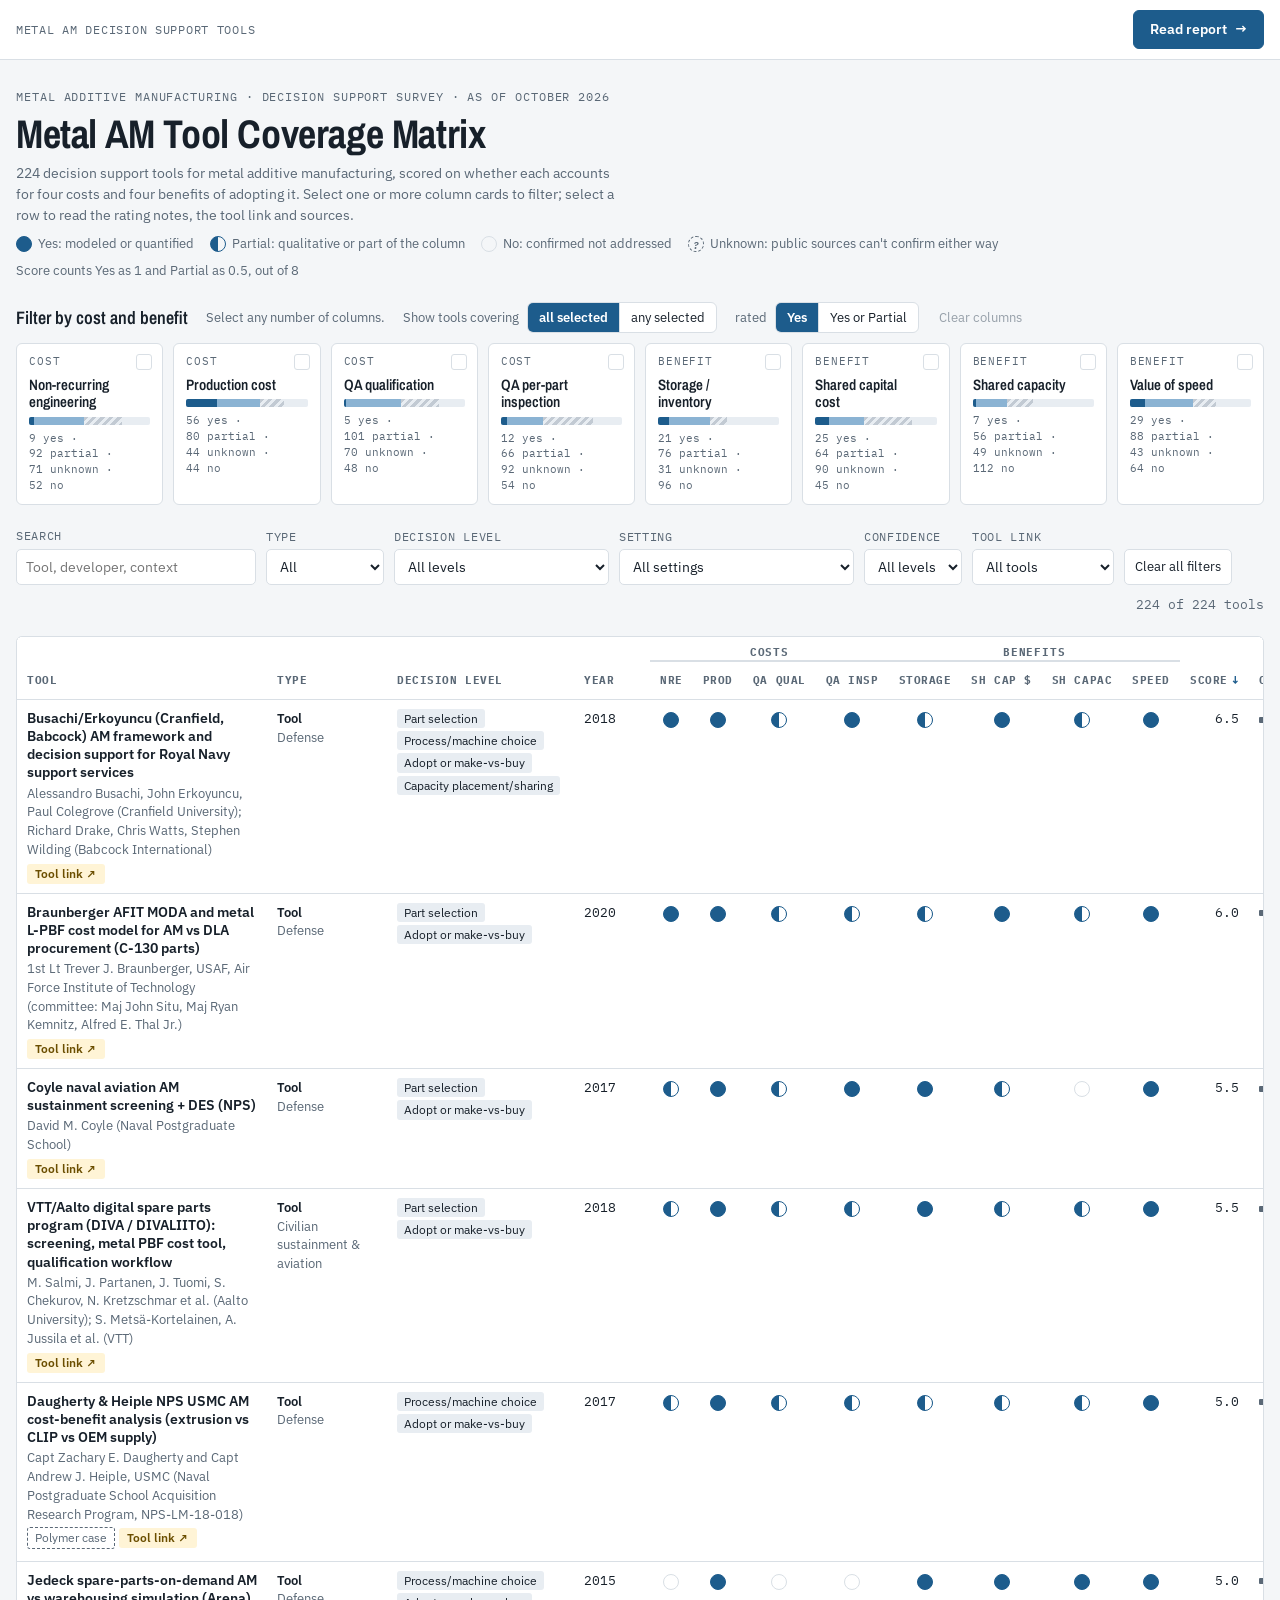
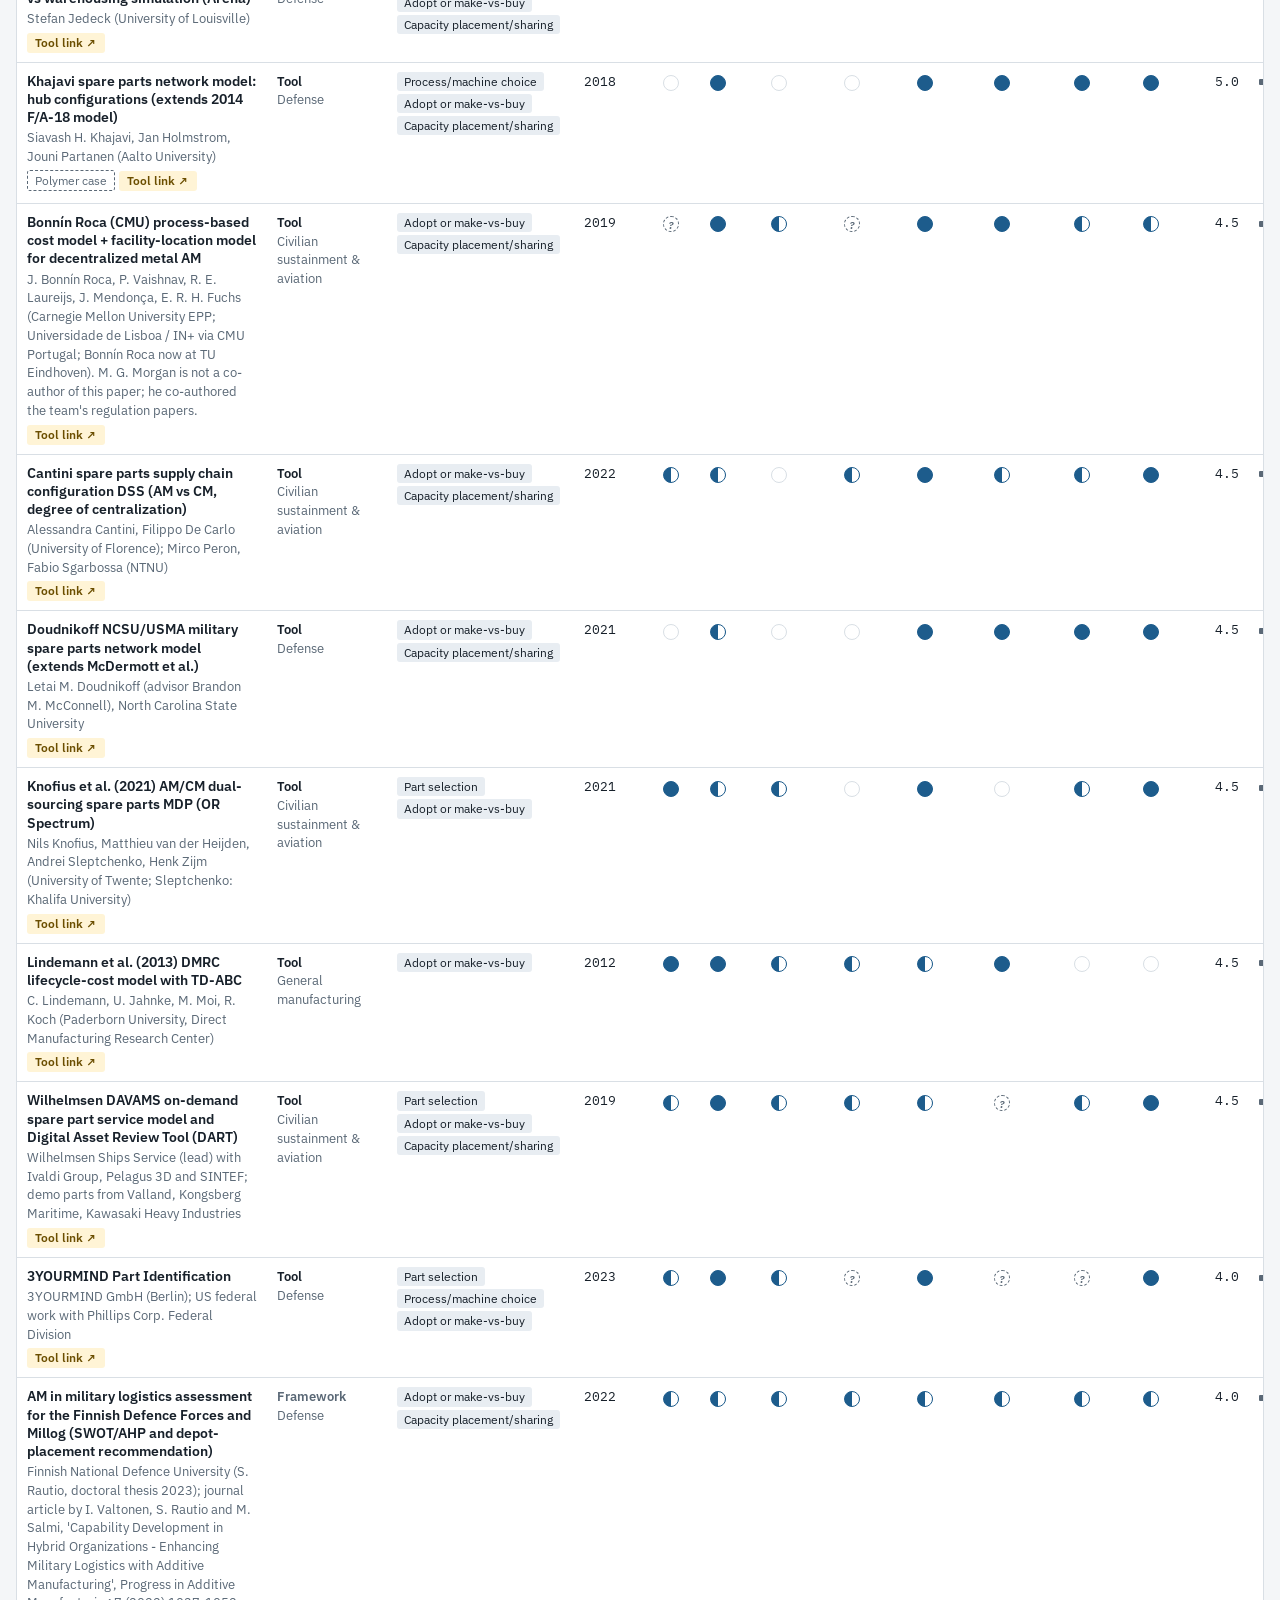
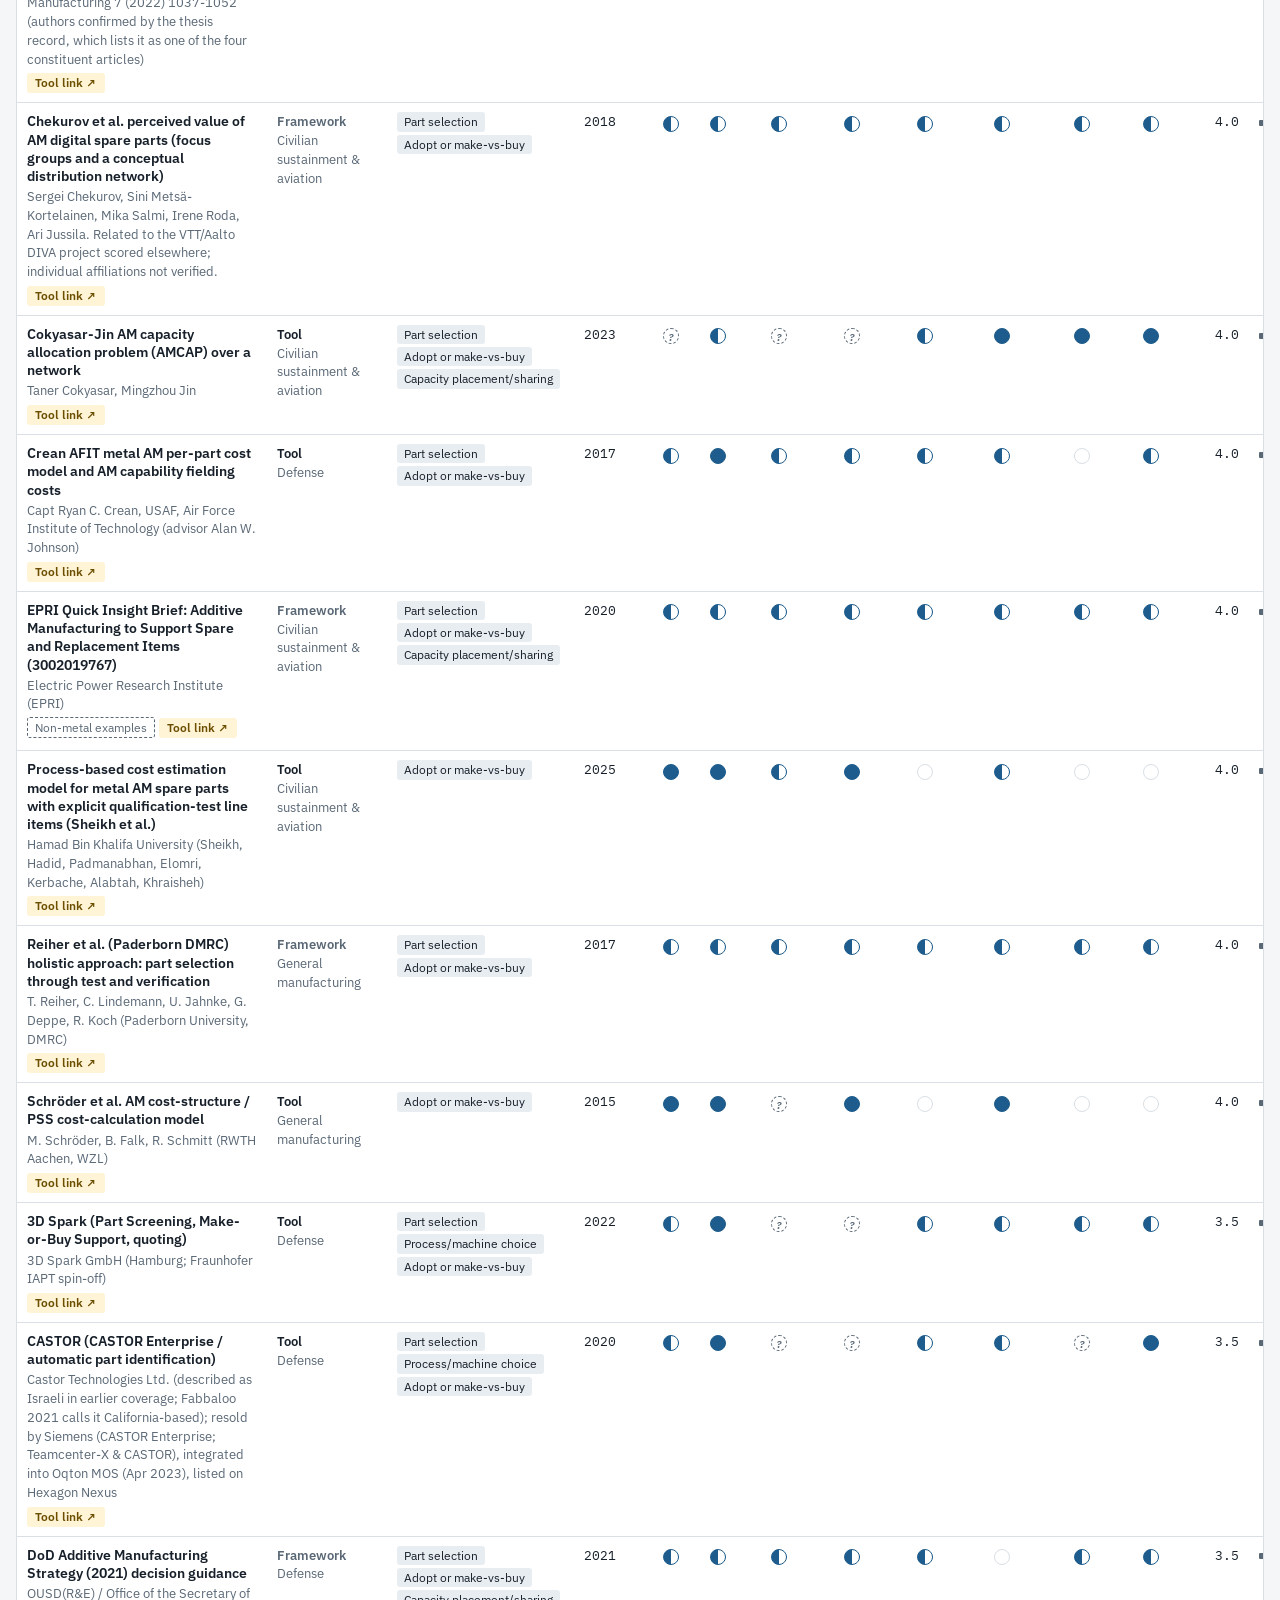
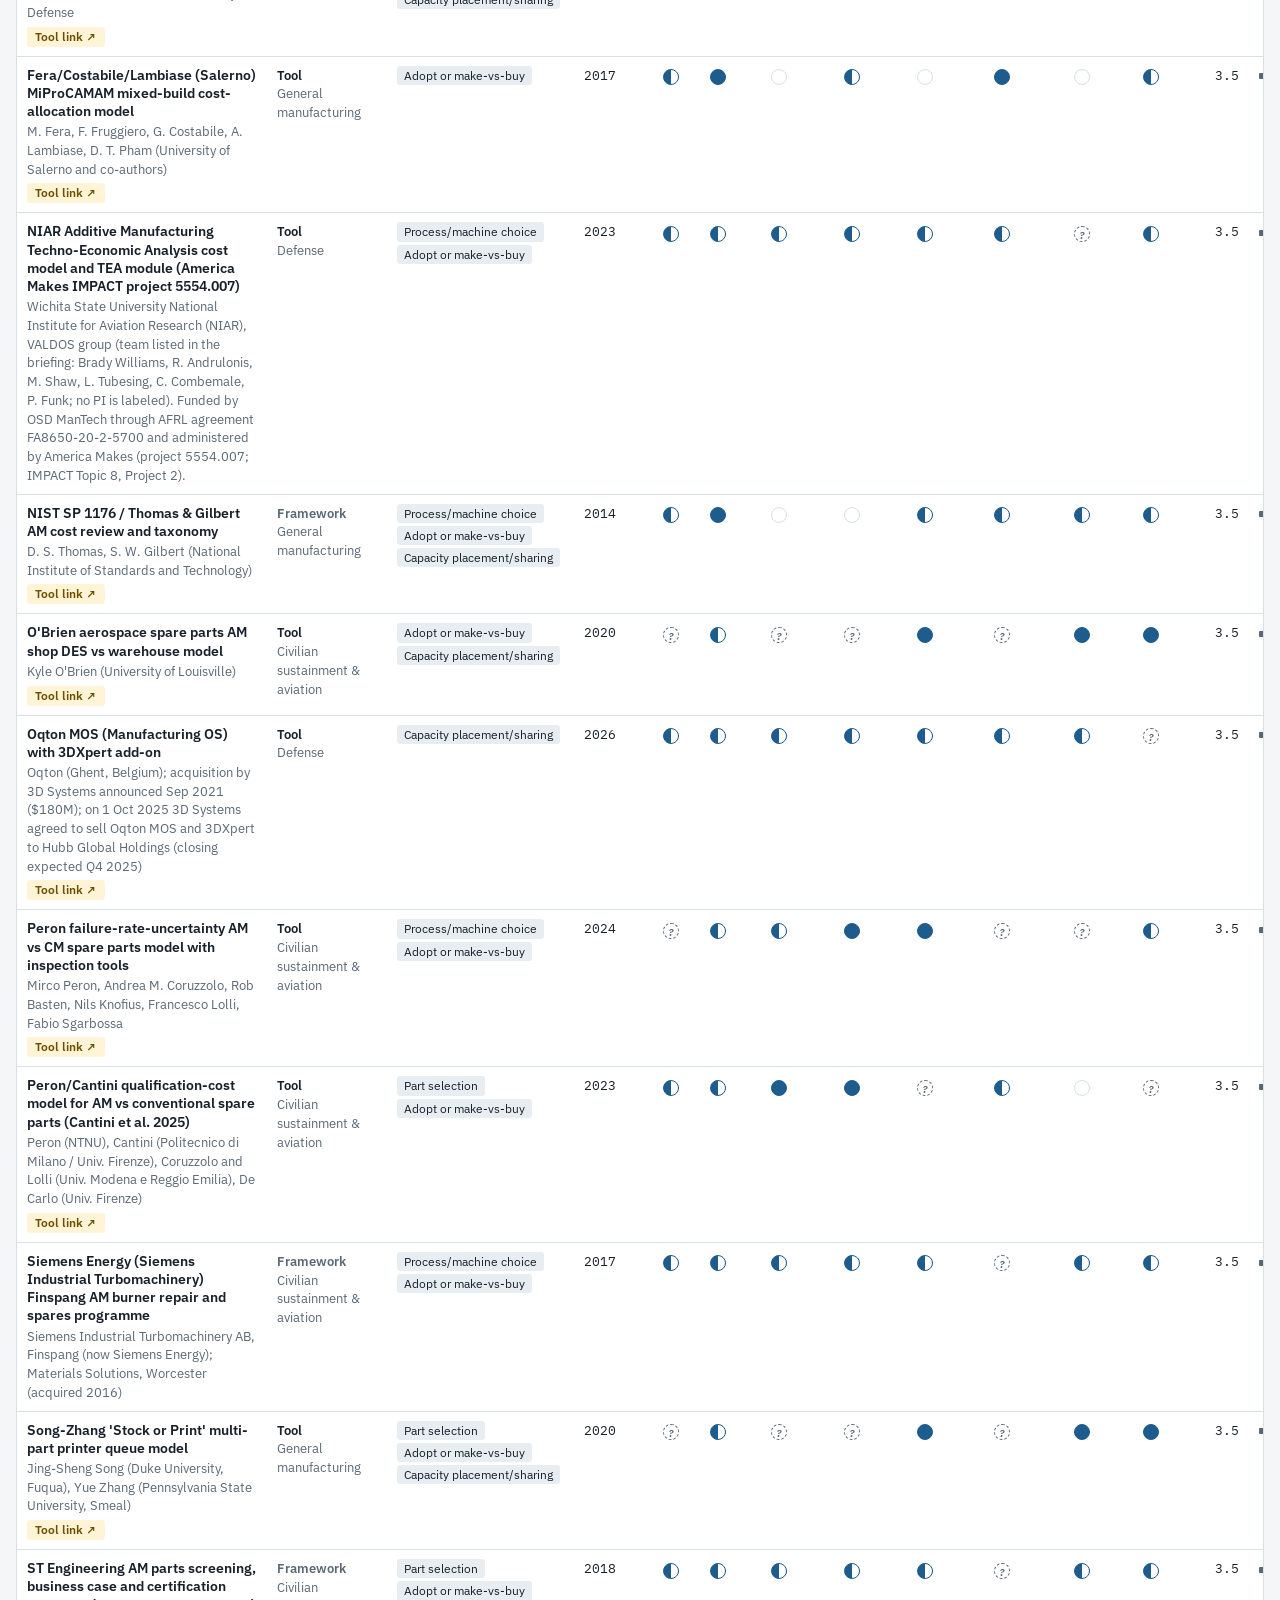
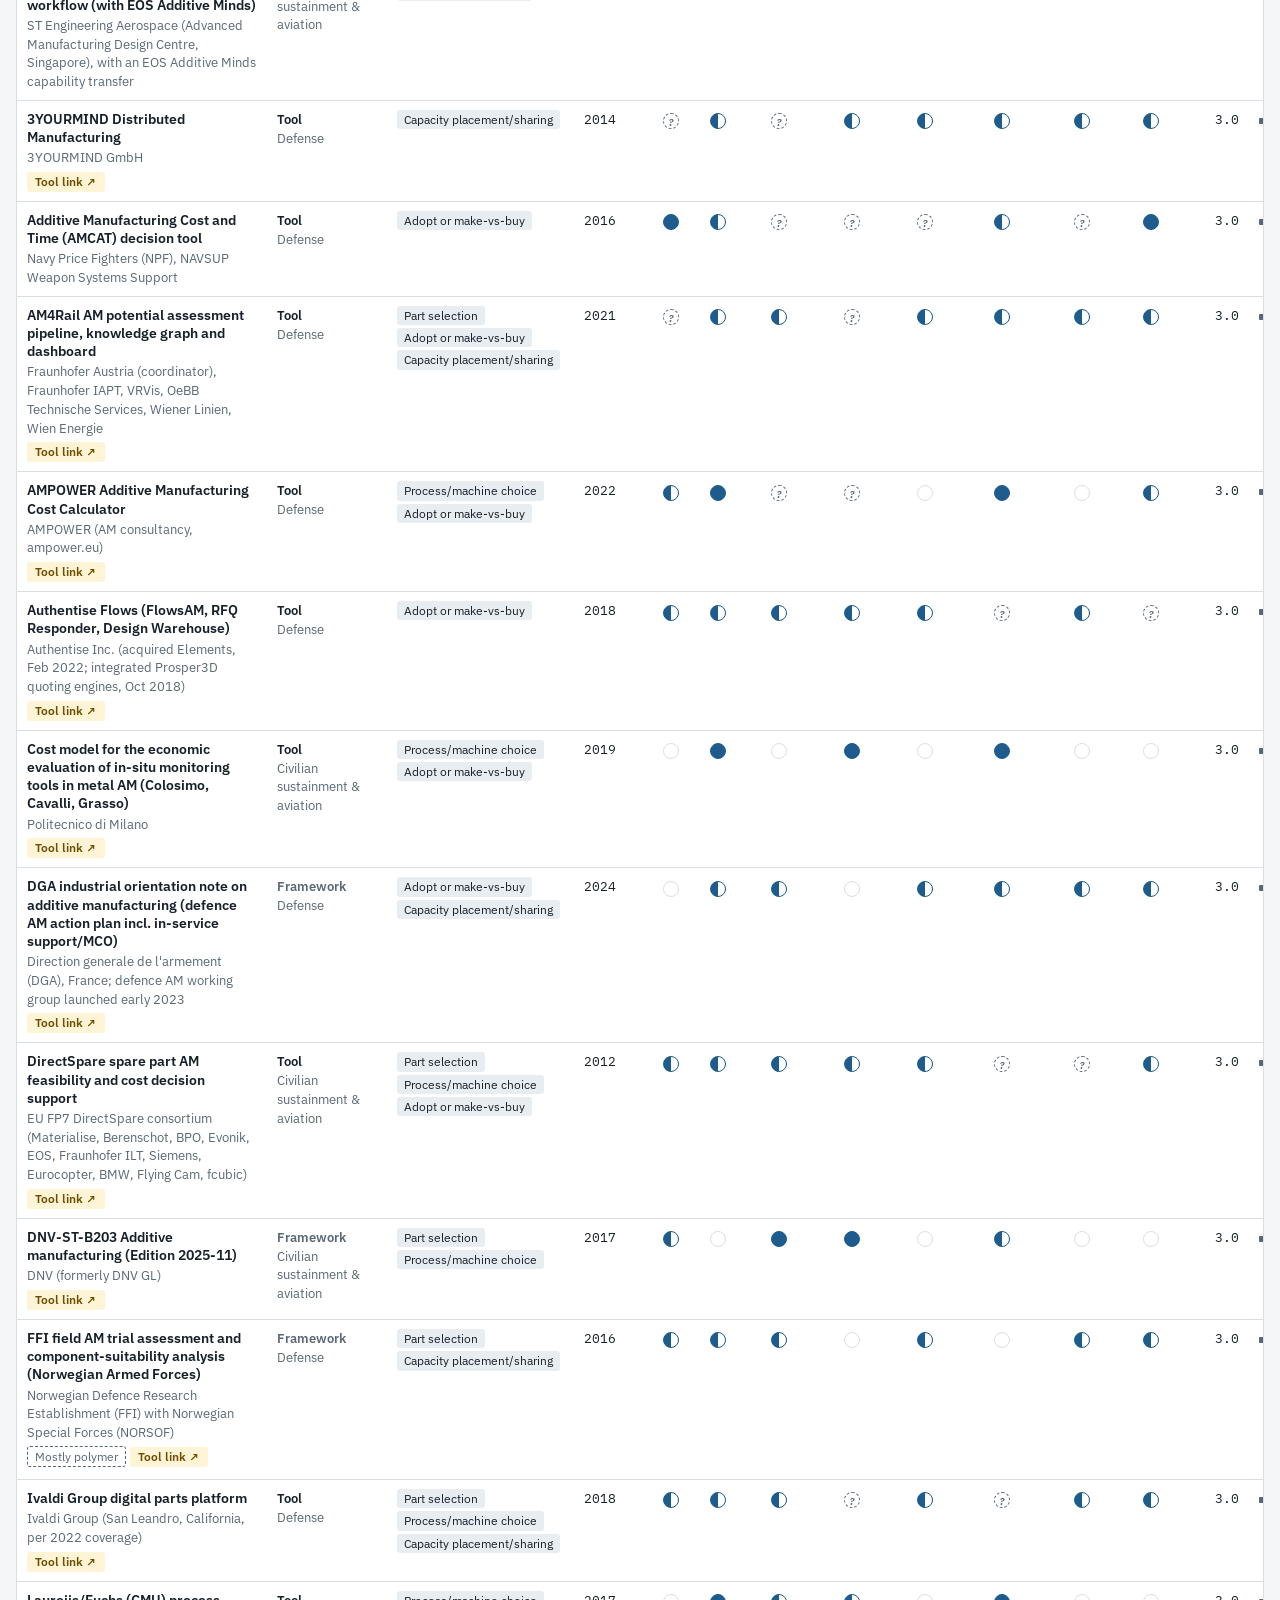
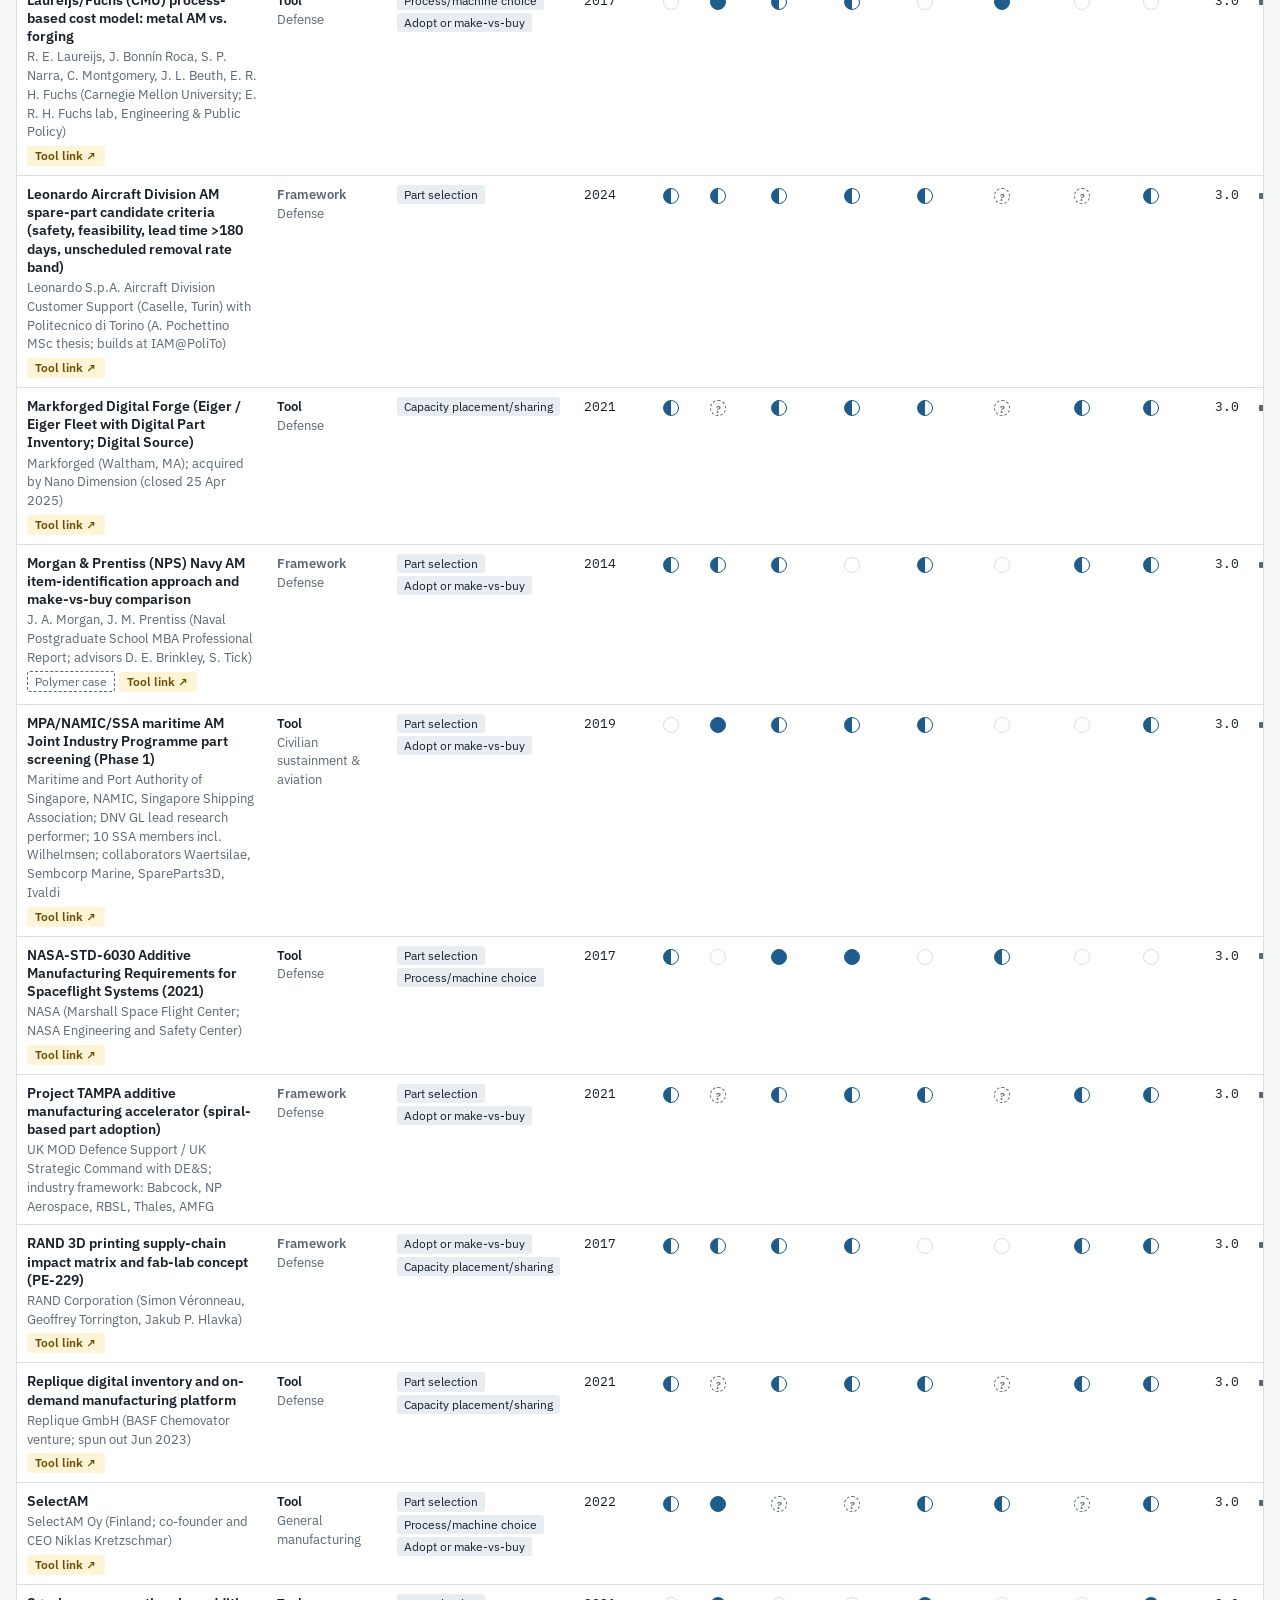
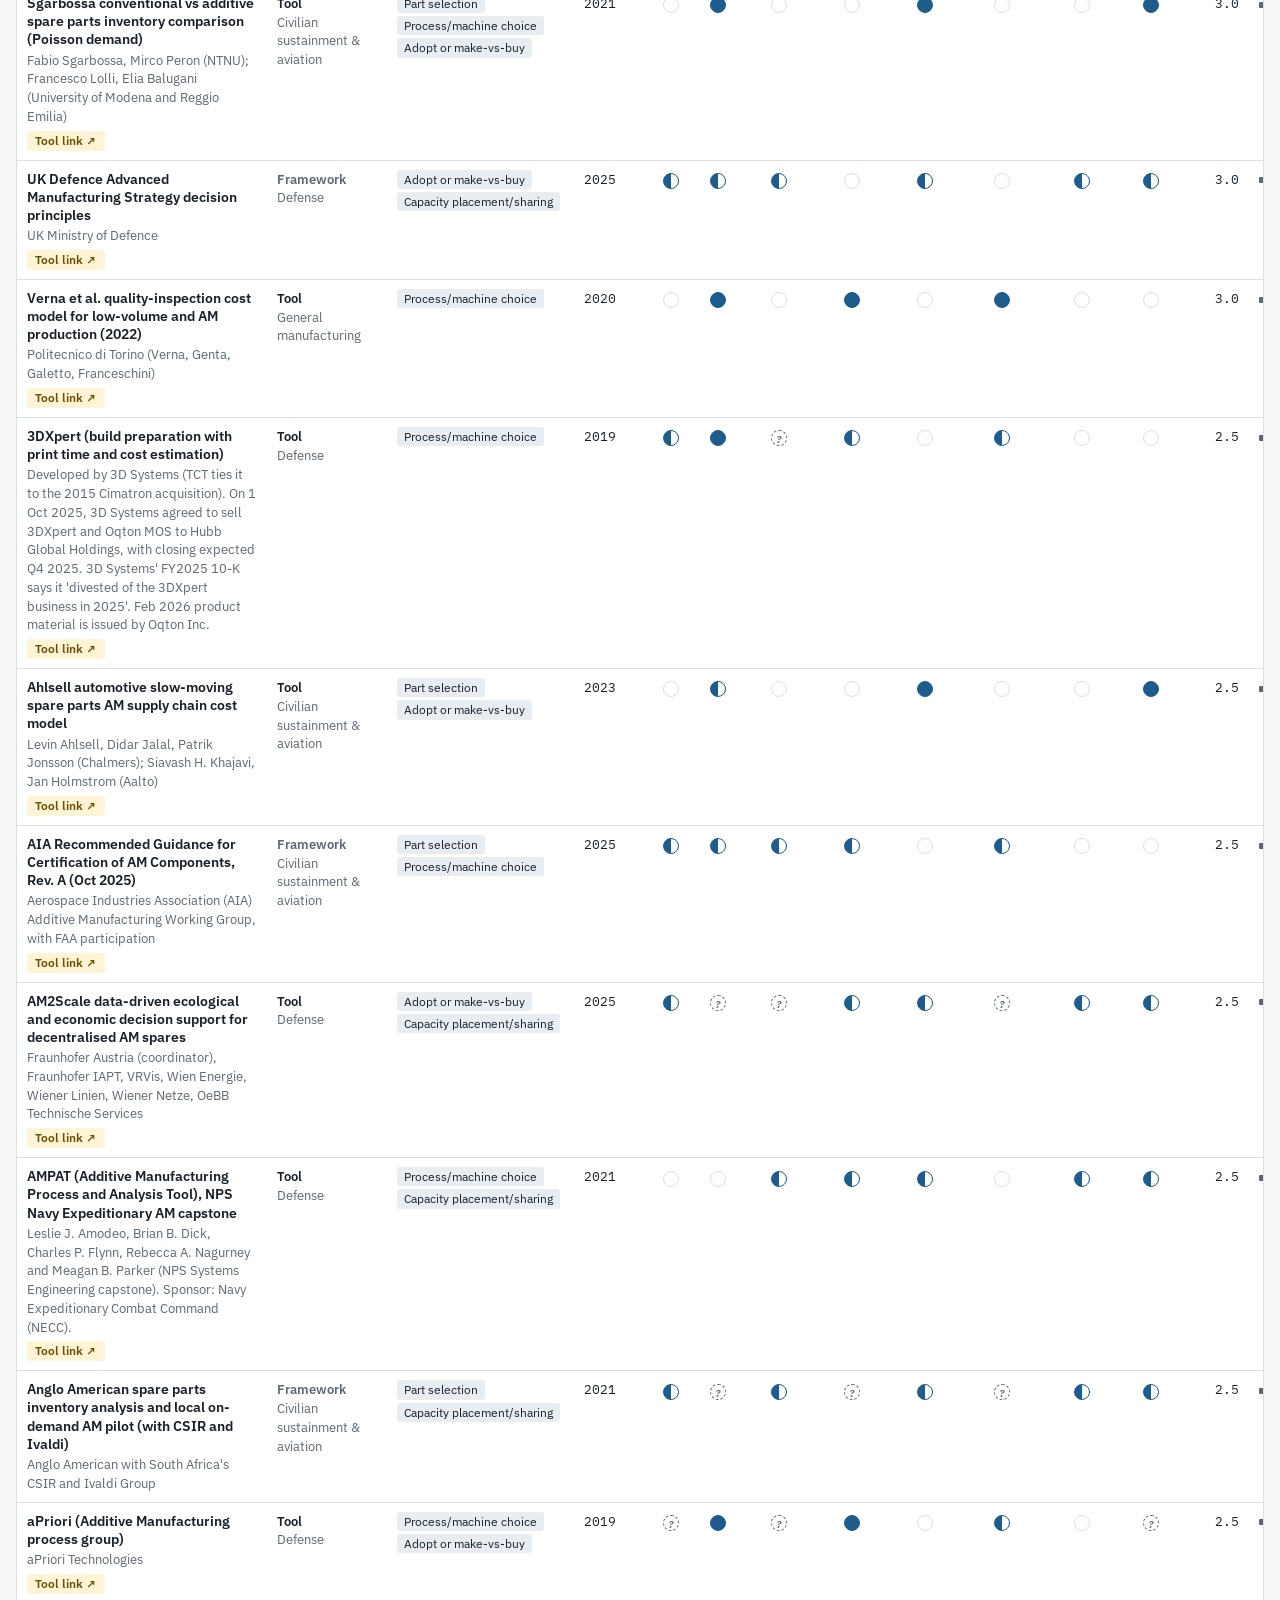
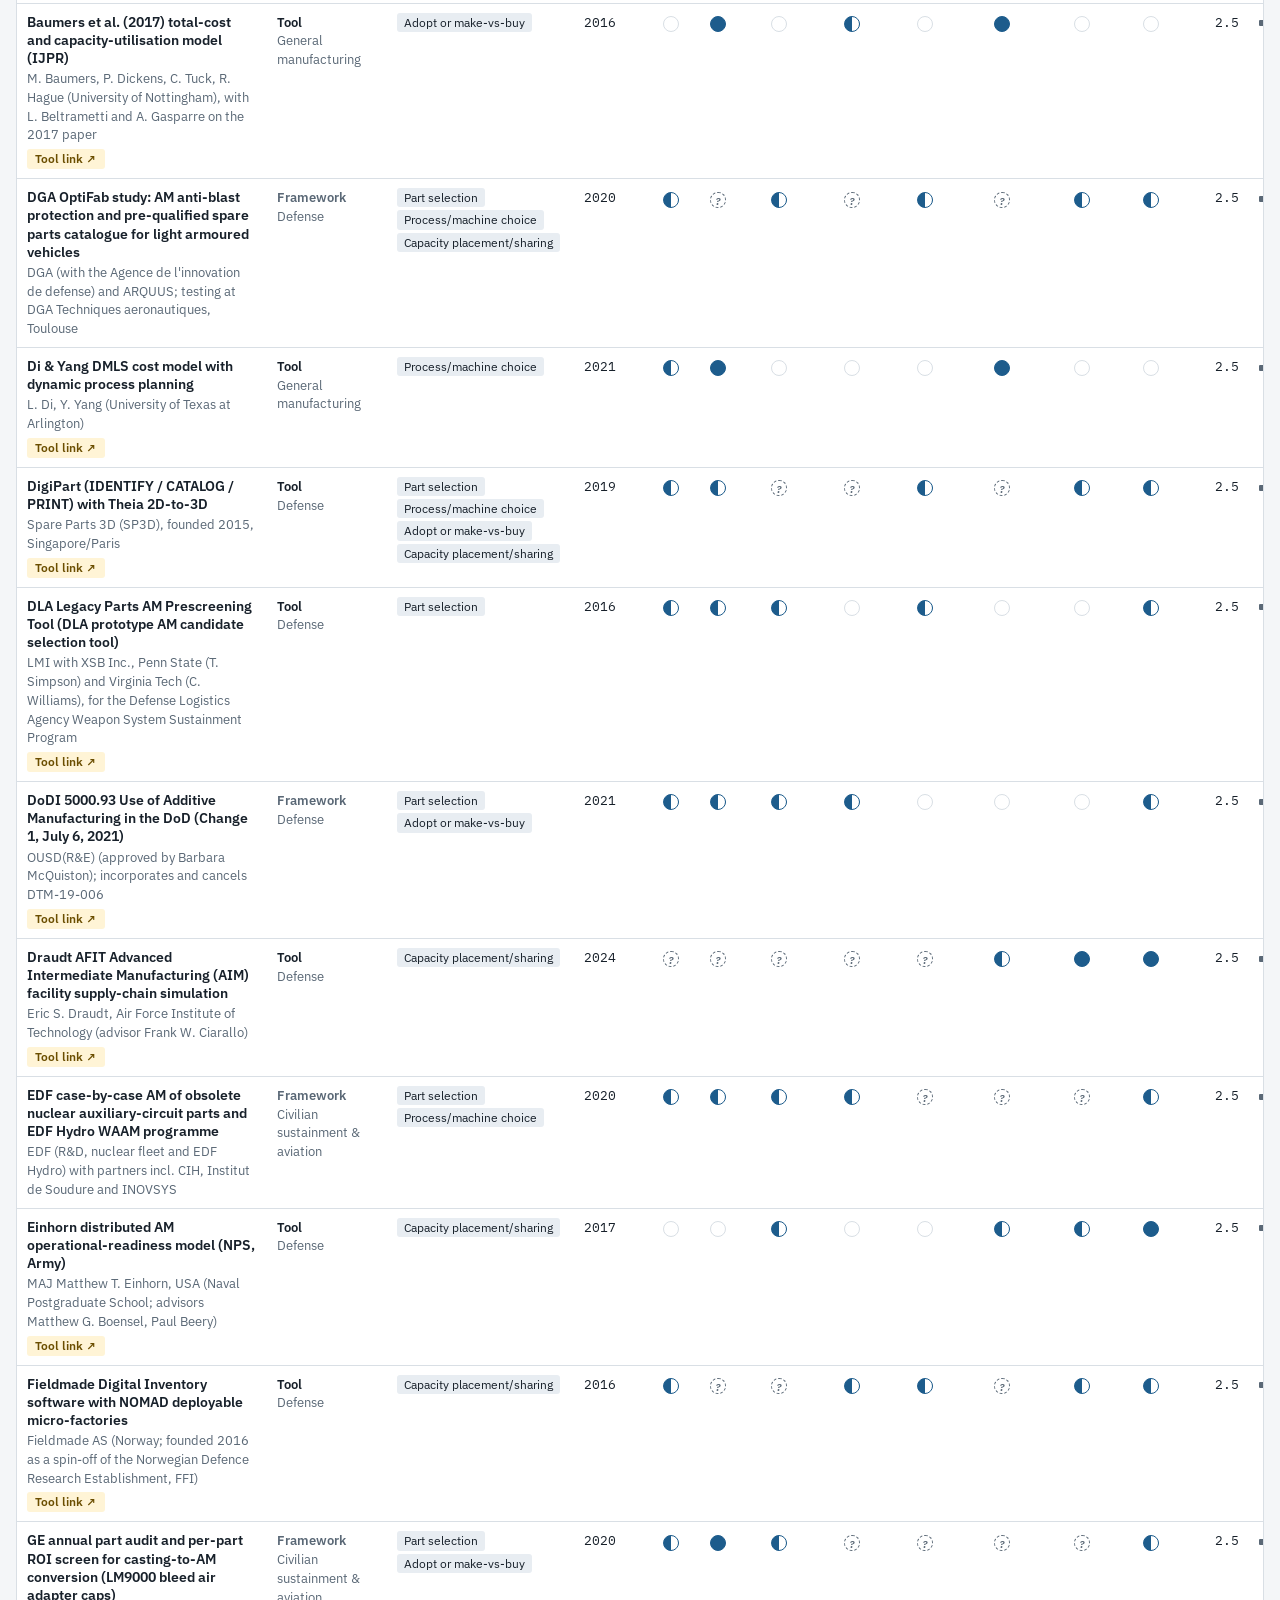
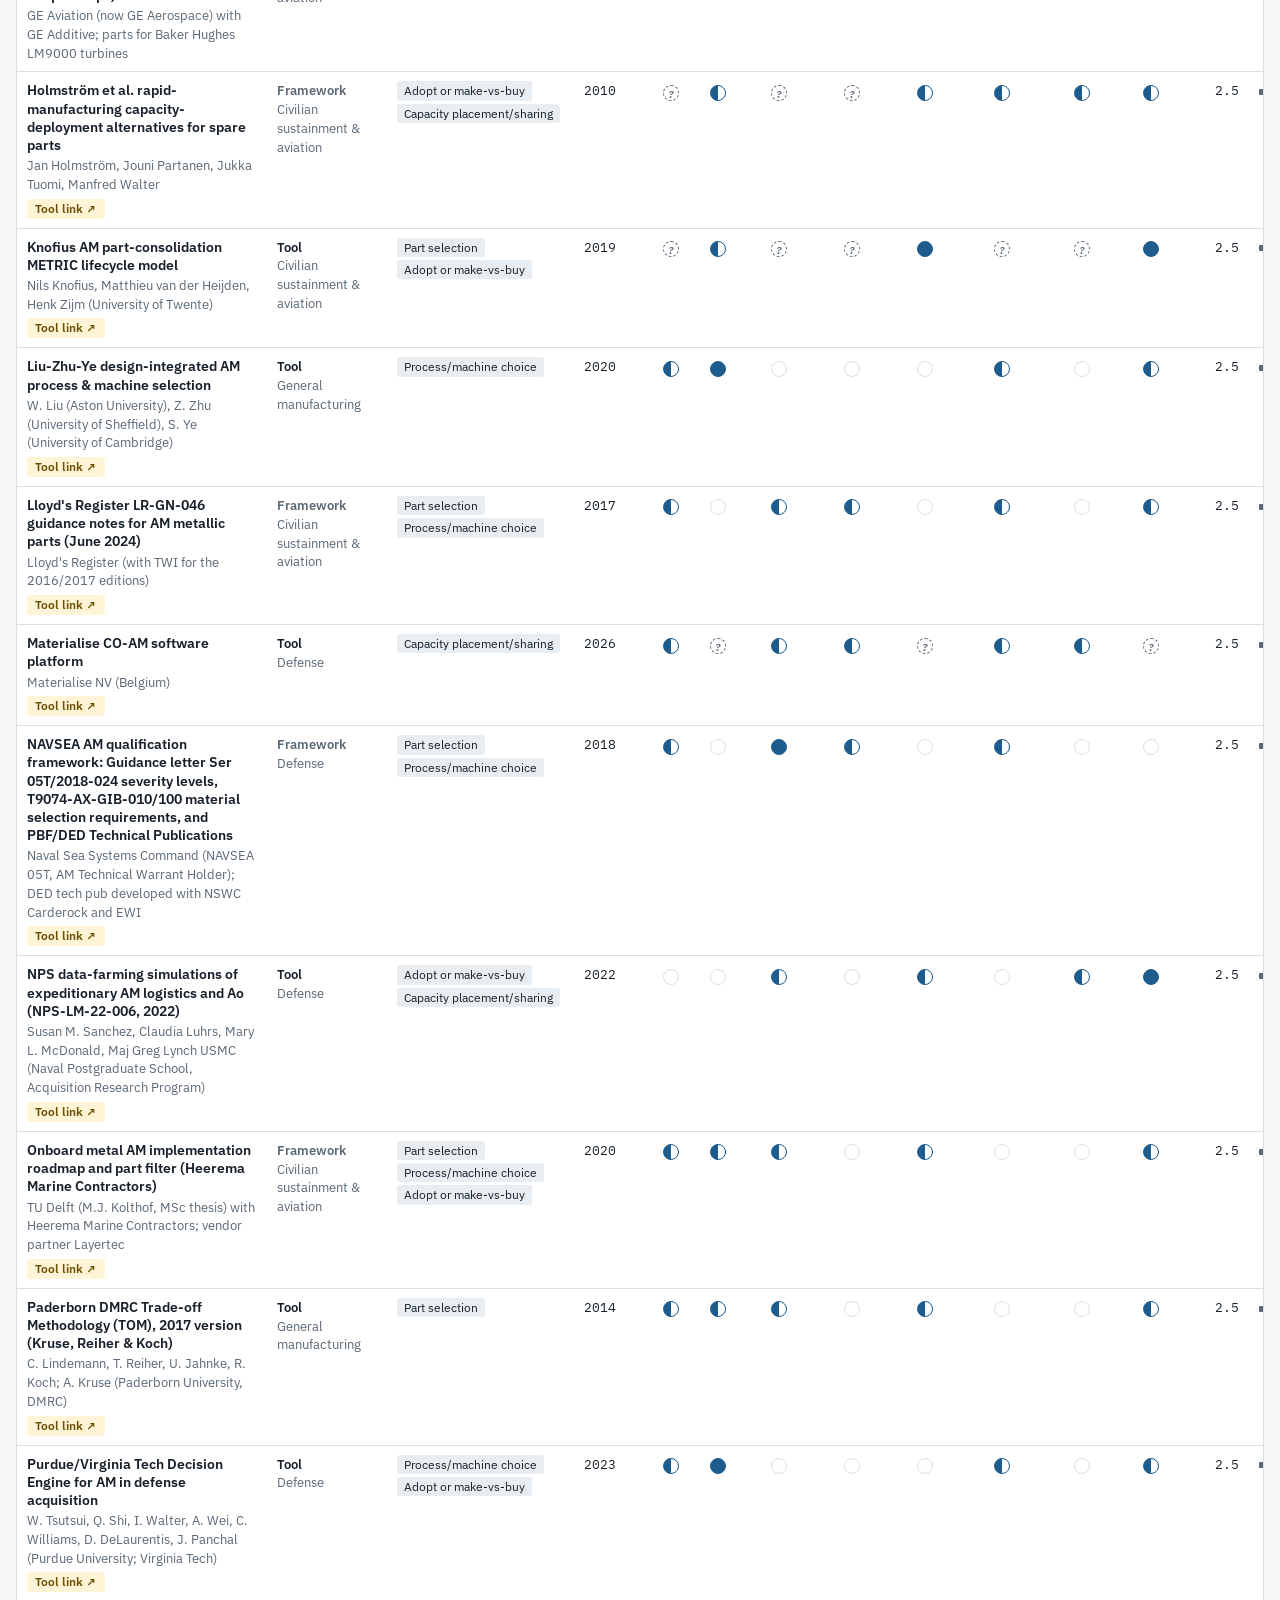
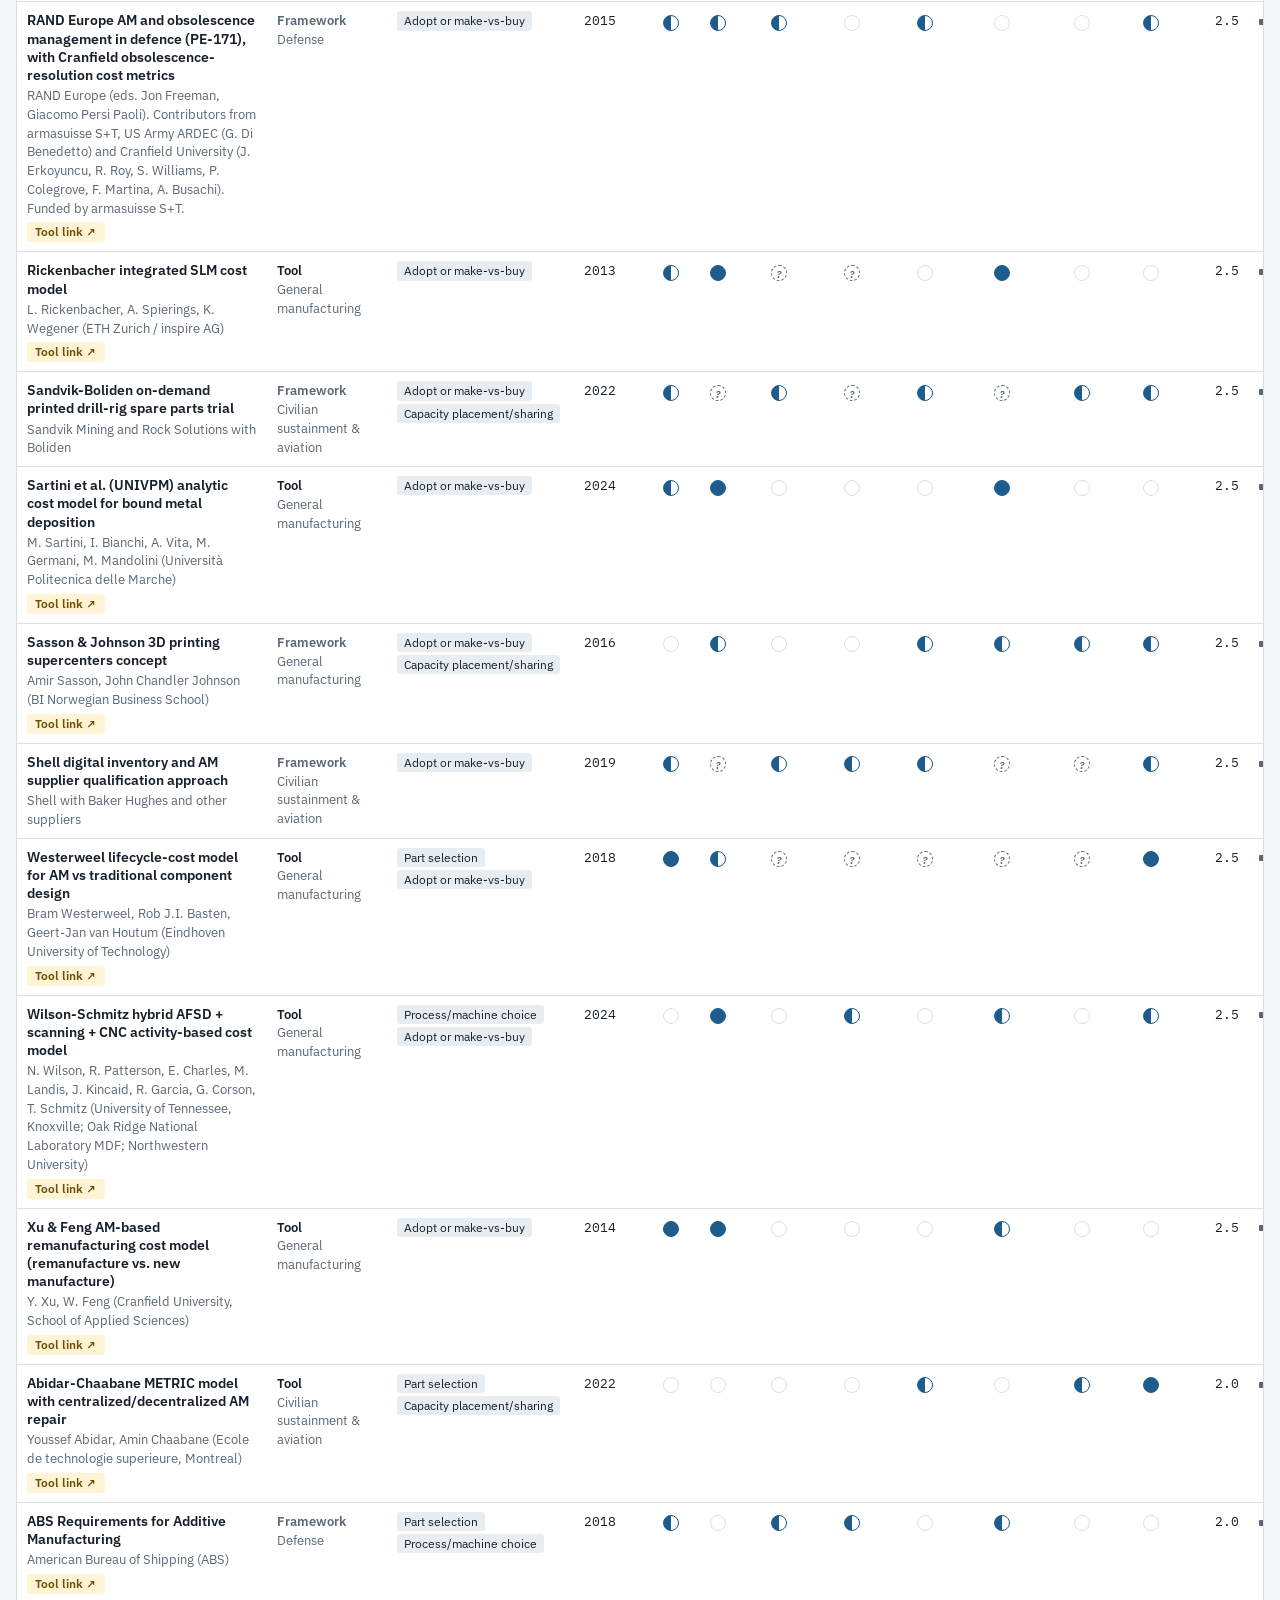
==== commit f95e87f1: "Updated Dashboard" ====
--- a/index.html
+++ b/index.html
@@ -78,6 +78,8 @@
 td.name b { font-weight: 600; display: block; line-height: 1.3; }
 td.name .dev { color: var(--muted); font-size: 12.5px; display: block; margin-top: 2px; }
 .tag { display: inline-block; font-size: 11.5px; padding: 1px 7px; border-radius: 3px; background: var(--chip); color: var(--ink); white-space: nowrap; margin: 0 4px 3px 0; }
+.typ { font-weight: 600; color: var(--ink); }
+.typ-Framework { color: var(--muted); }
 .tag.flag { background: transparent; border: 1px dashed var(--muted); color: var(--muted); }
 td.meta { font-size: 12.5px; color: var(--muted); min-width: 120px; }
 td.yr { font-family: var(--font-mono); font-size: 12.5px; white-space: nowrap; }
@@ -160,7 +162,7 @@
 
   <section class="filters" aria-label="More filters">
     <div class="f"><label for="q">Search</label><input id="q" type="search" placeholder="Tool, developer, context"></div>
-    <div class="f"><label for="ftype">Tool type</label><select id="ftype"></select></div>
+    <div class="f"><label for="ftype">Type</label><select id="ftype"></select></div>
     <div class="f"><label for="flevel">Decision level</label><select id="flevel"></select></div>
     <div class="f"><label for="fsector">Setting</label><select id="fsector"></select></div>
     <div class="f"><label for="fconf">Confidence</label><select id="fconf"></select></div>
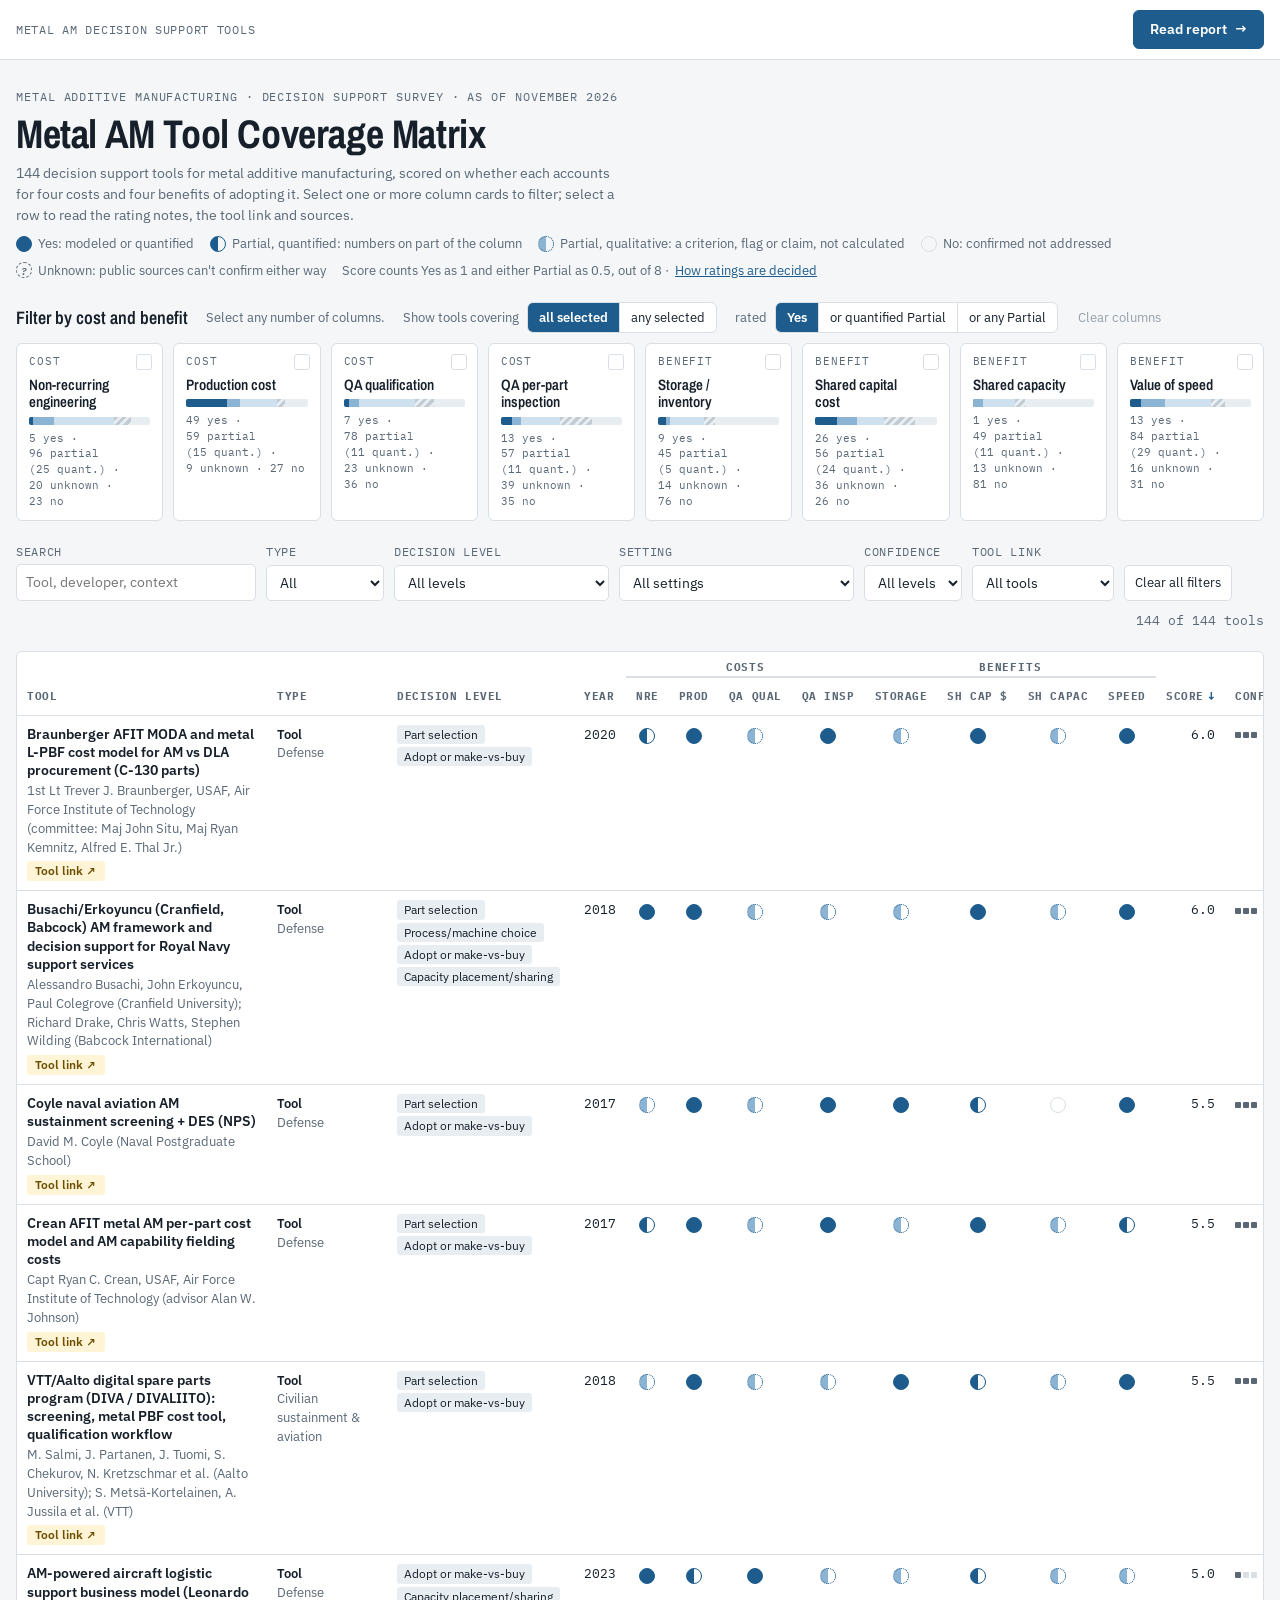
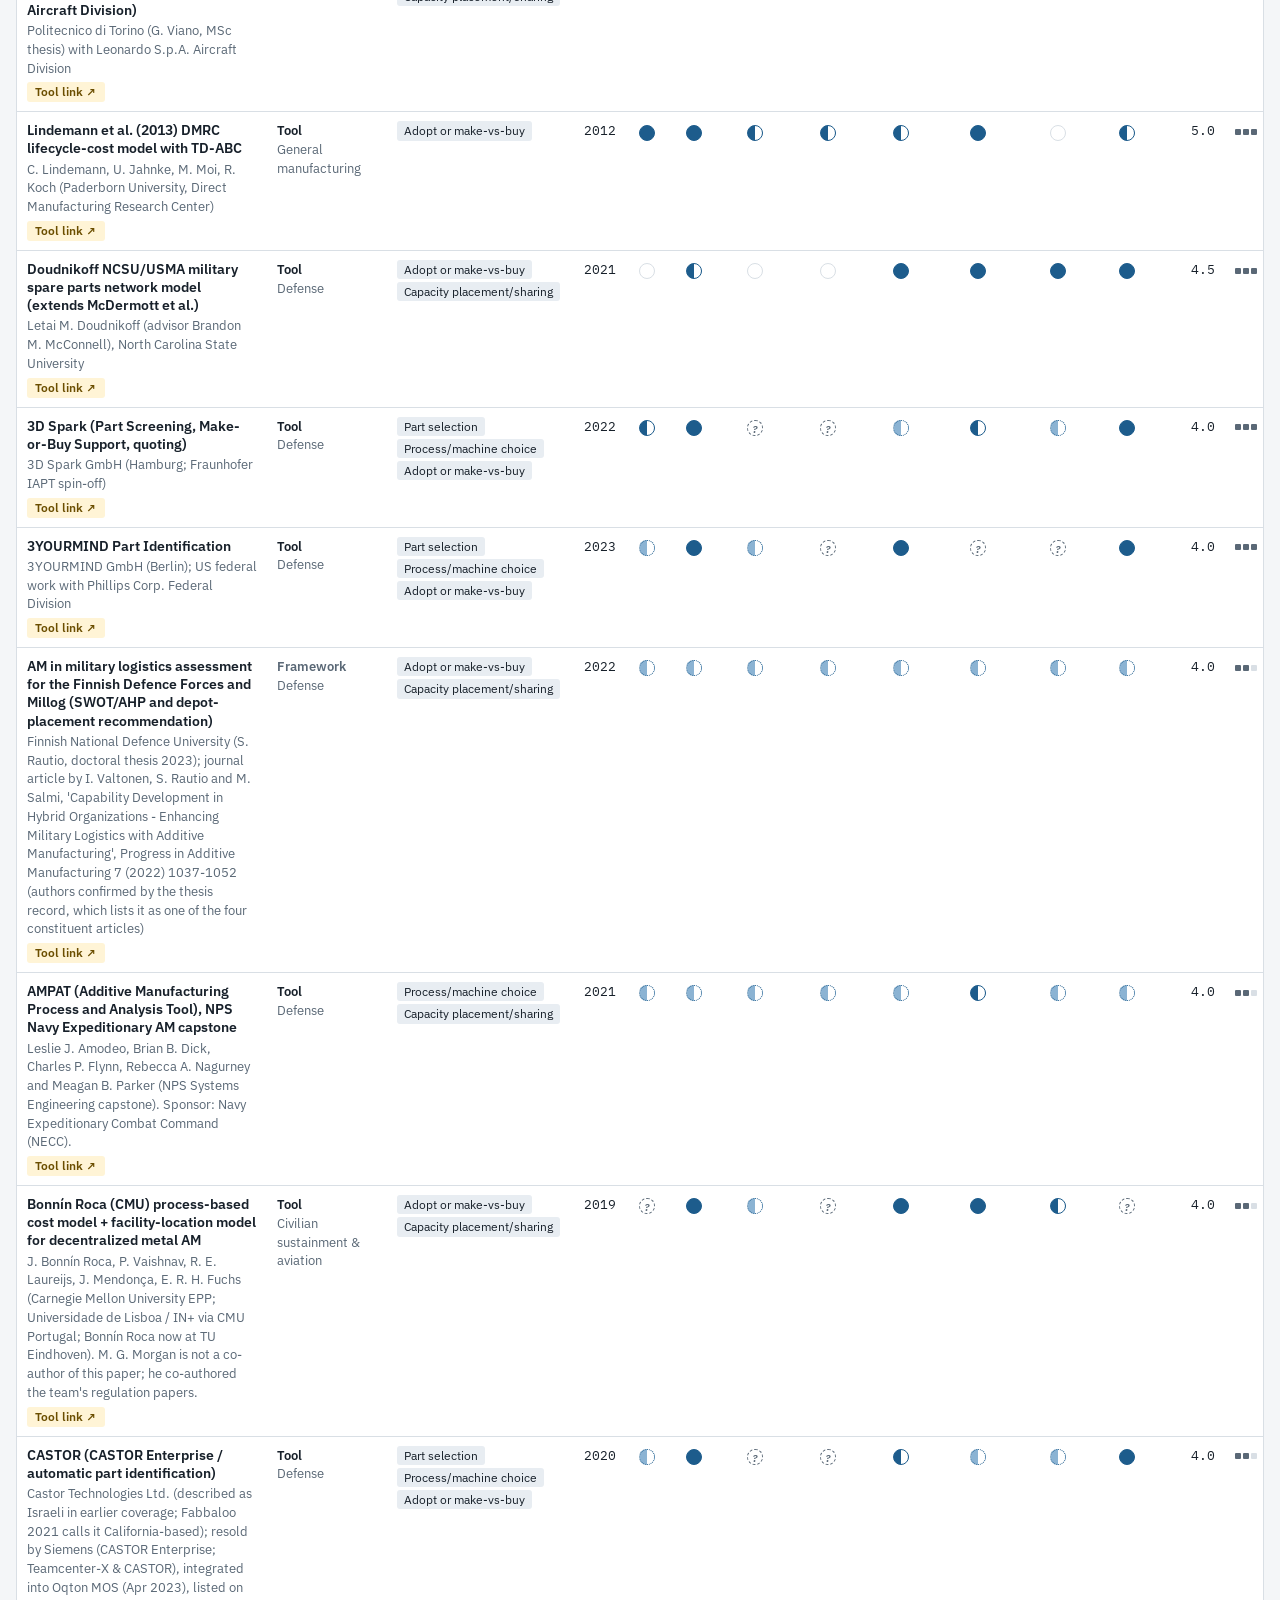
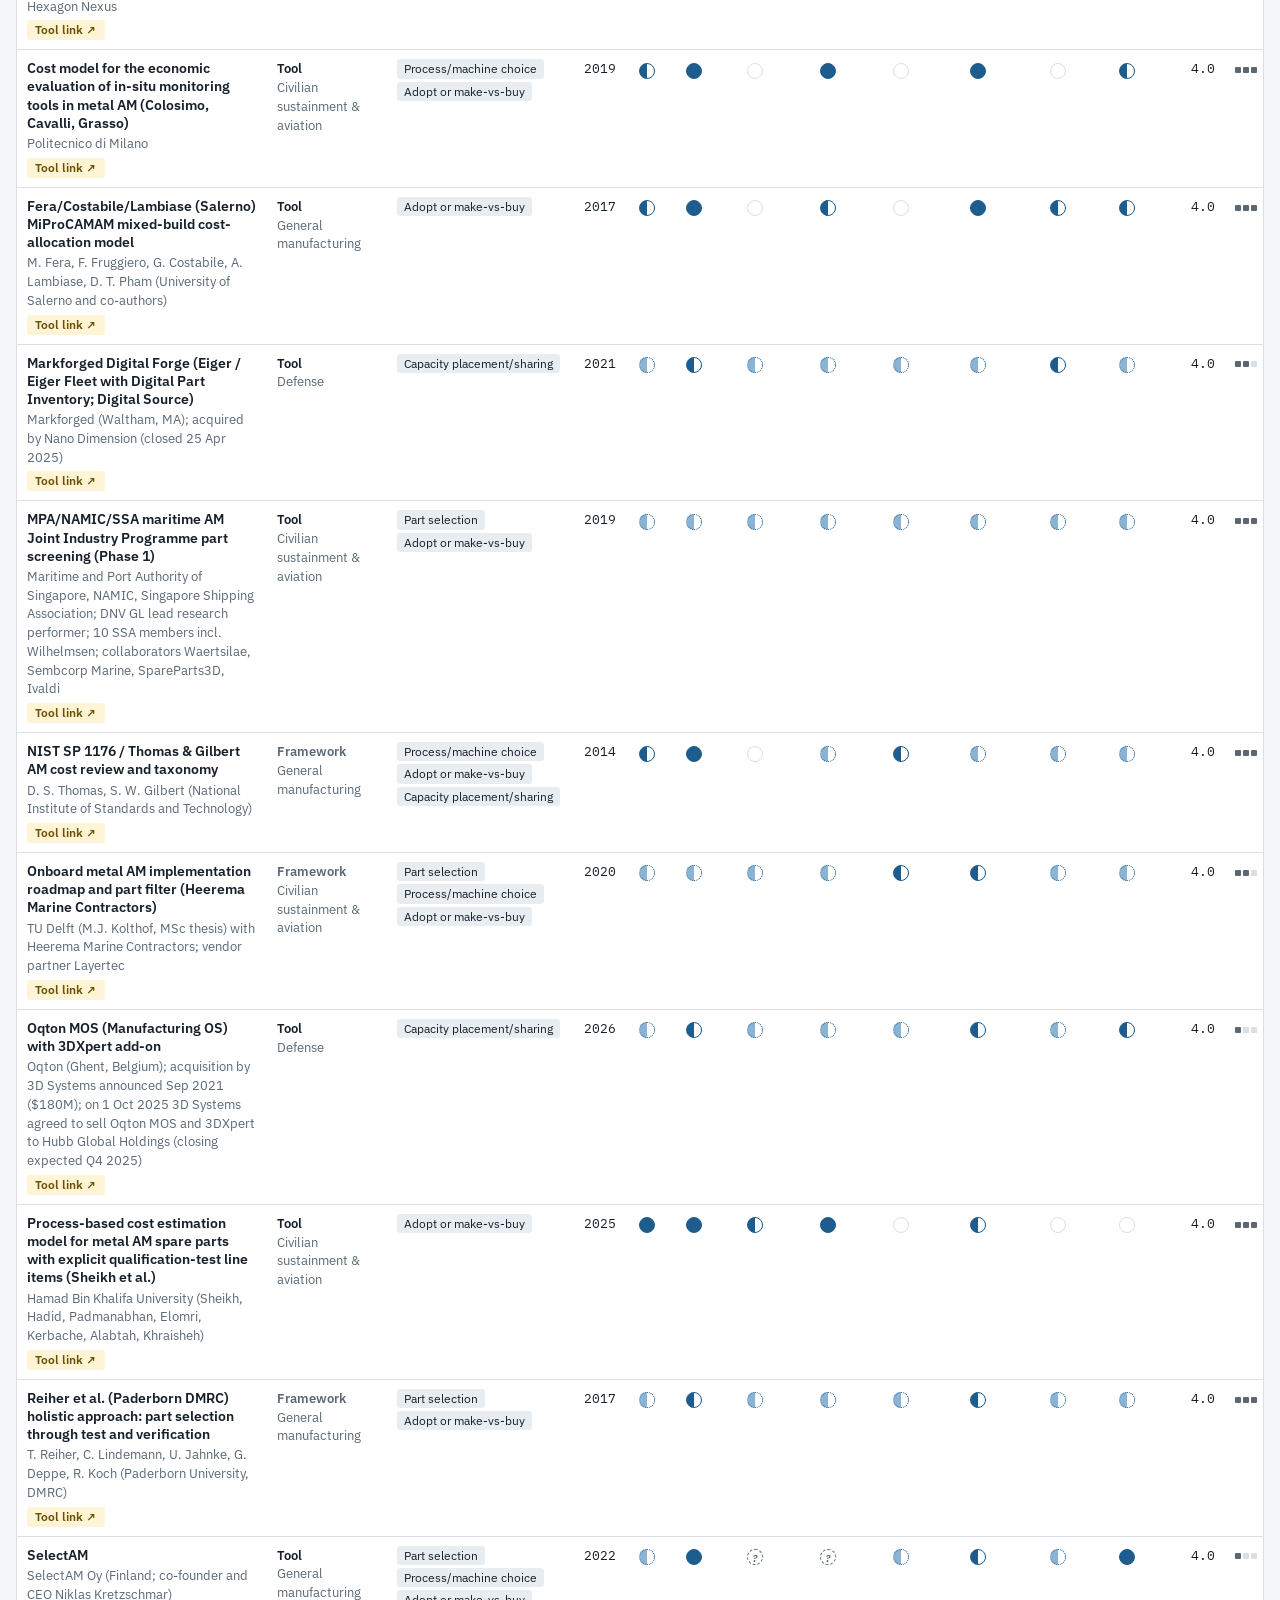
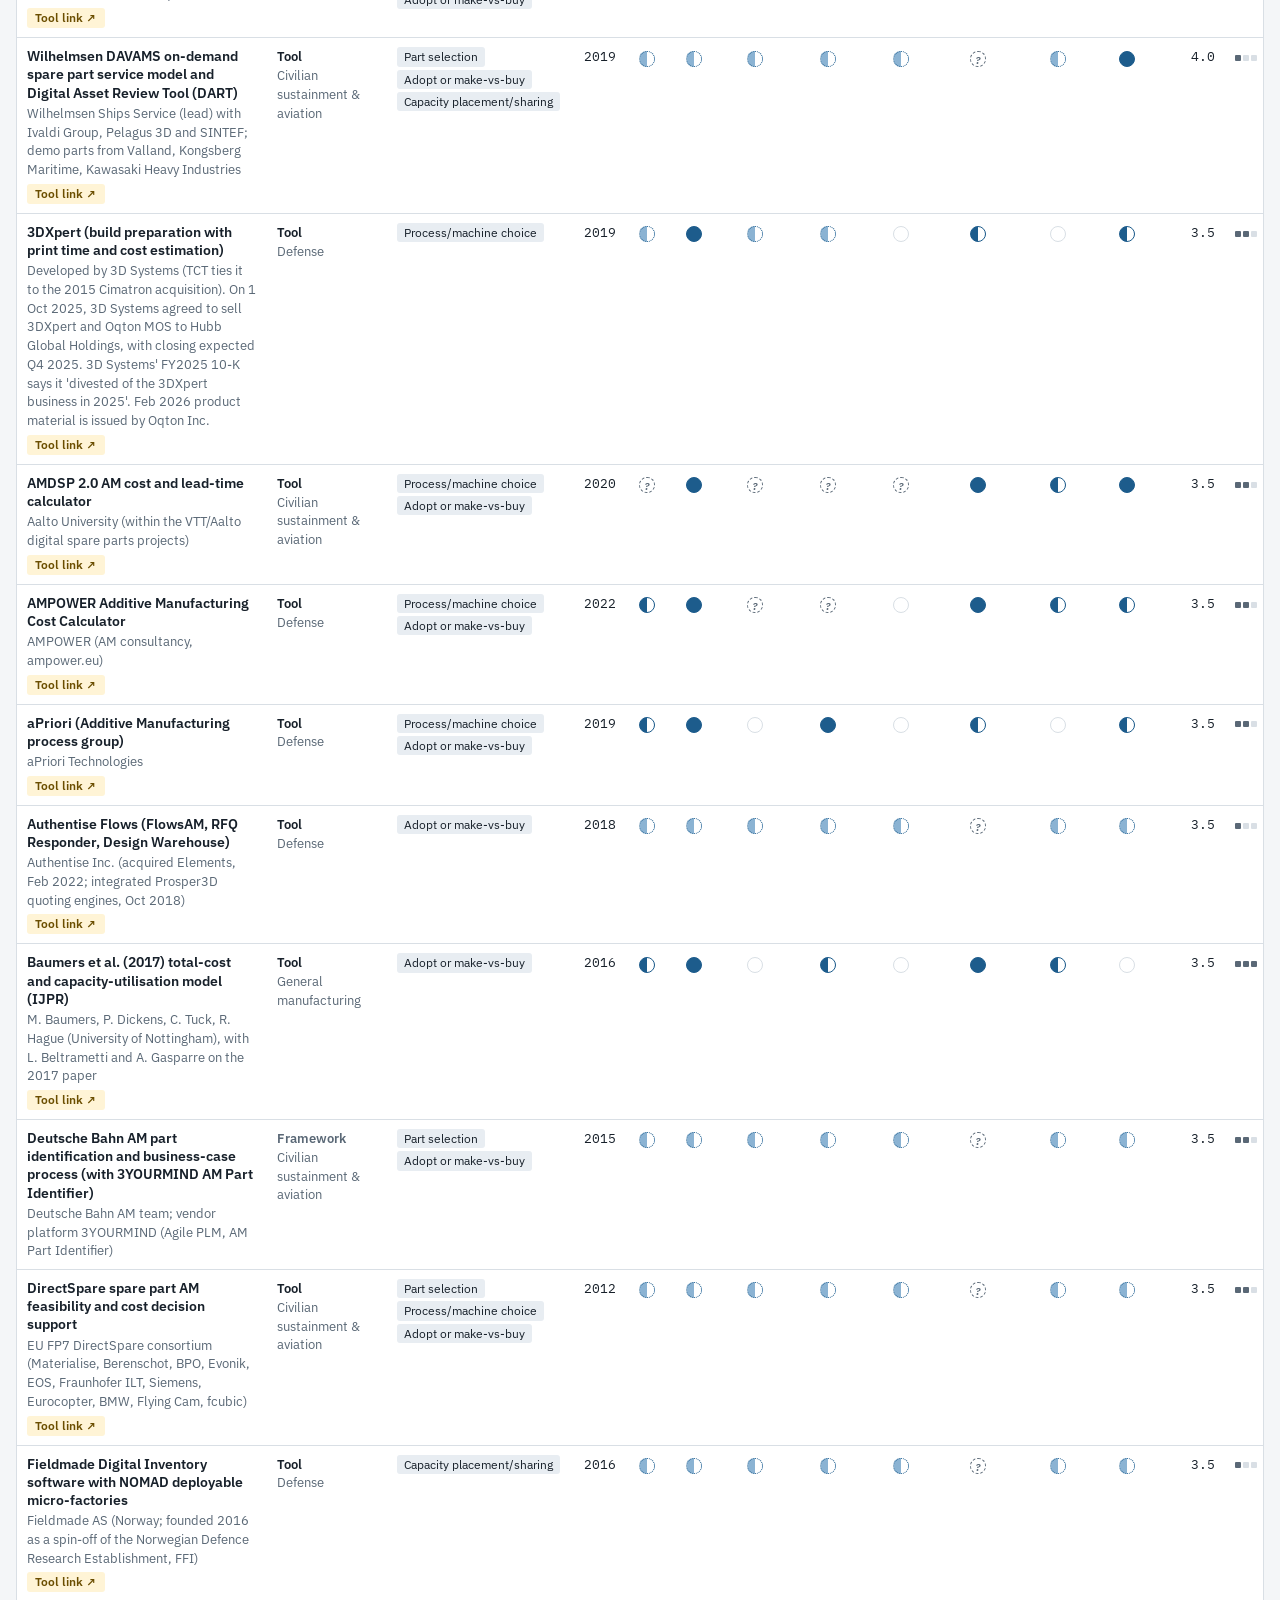
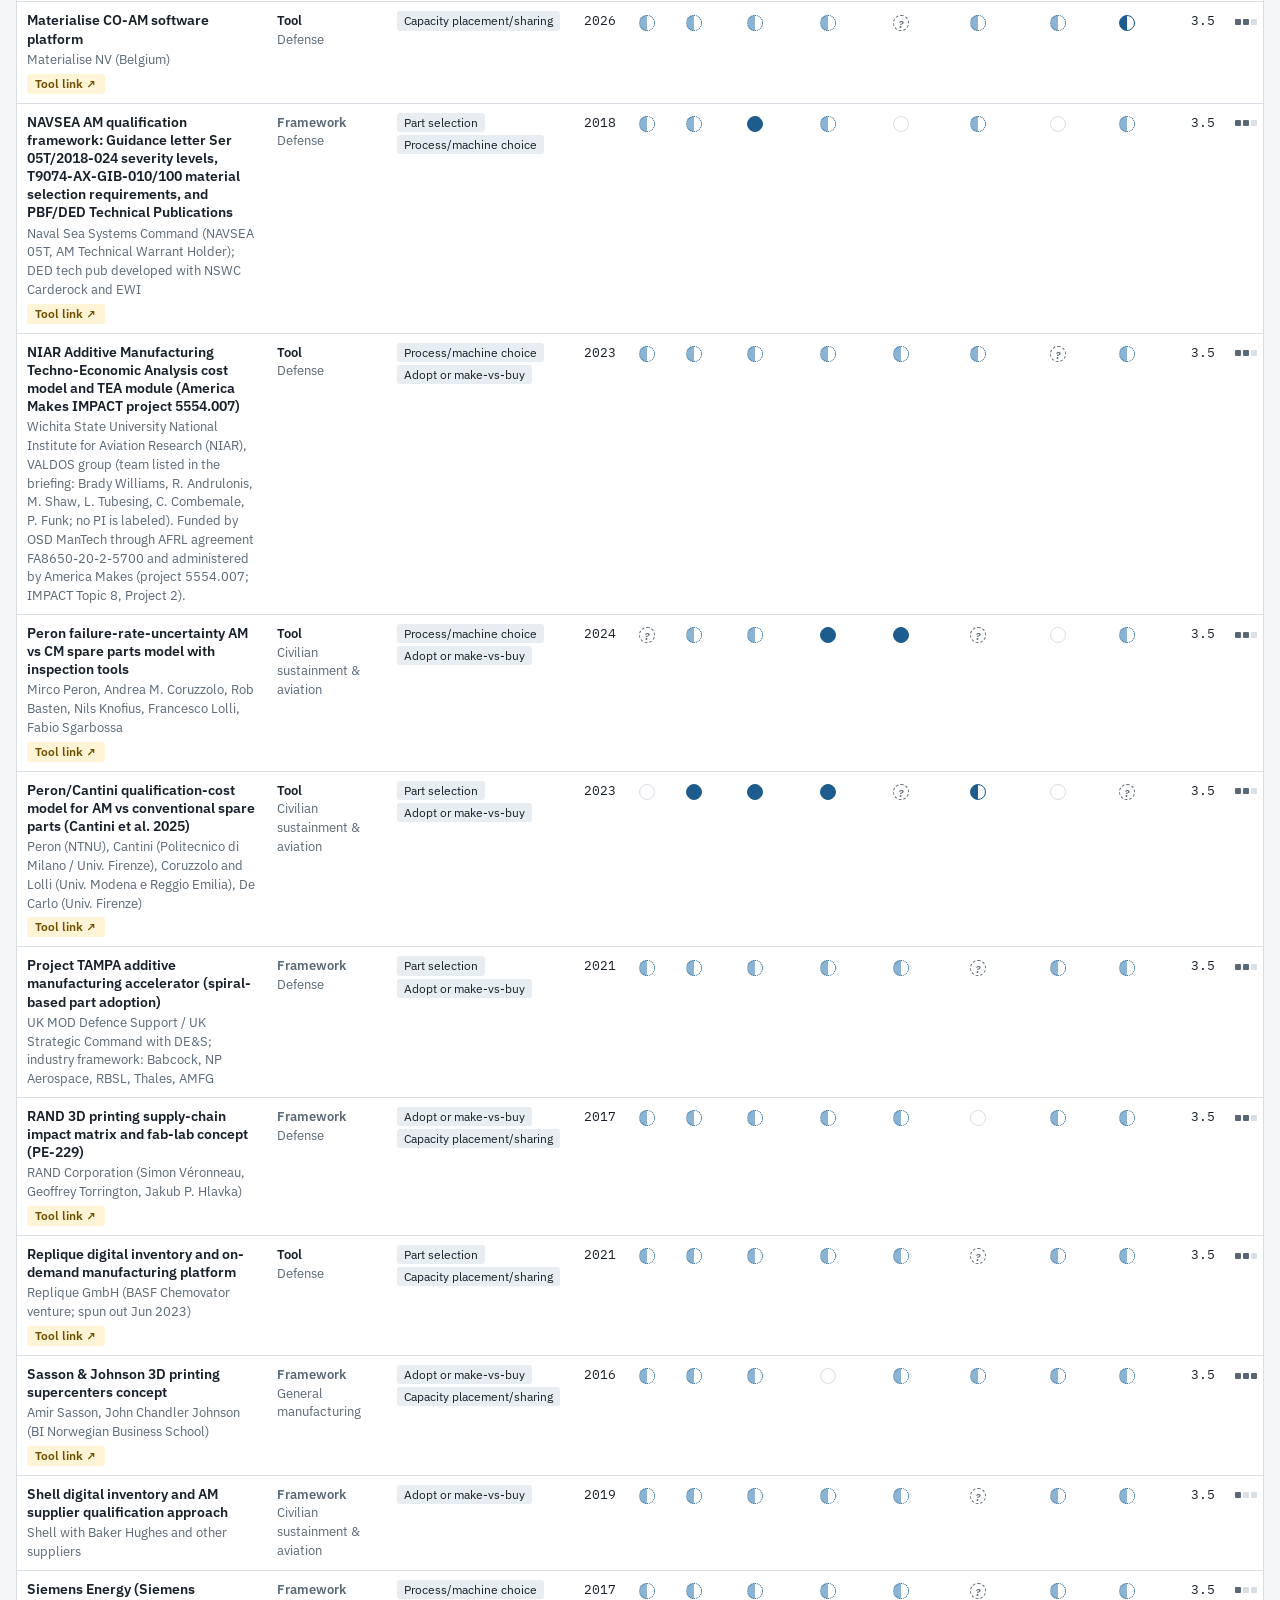
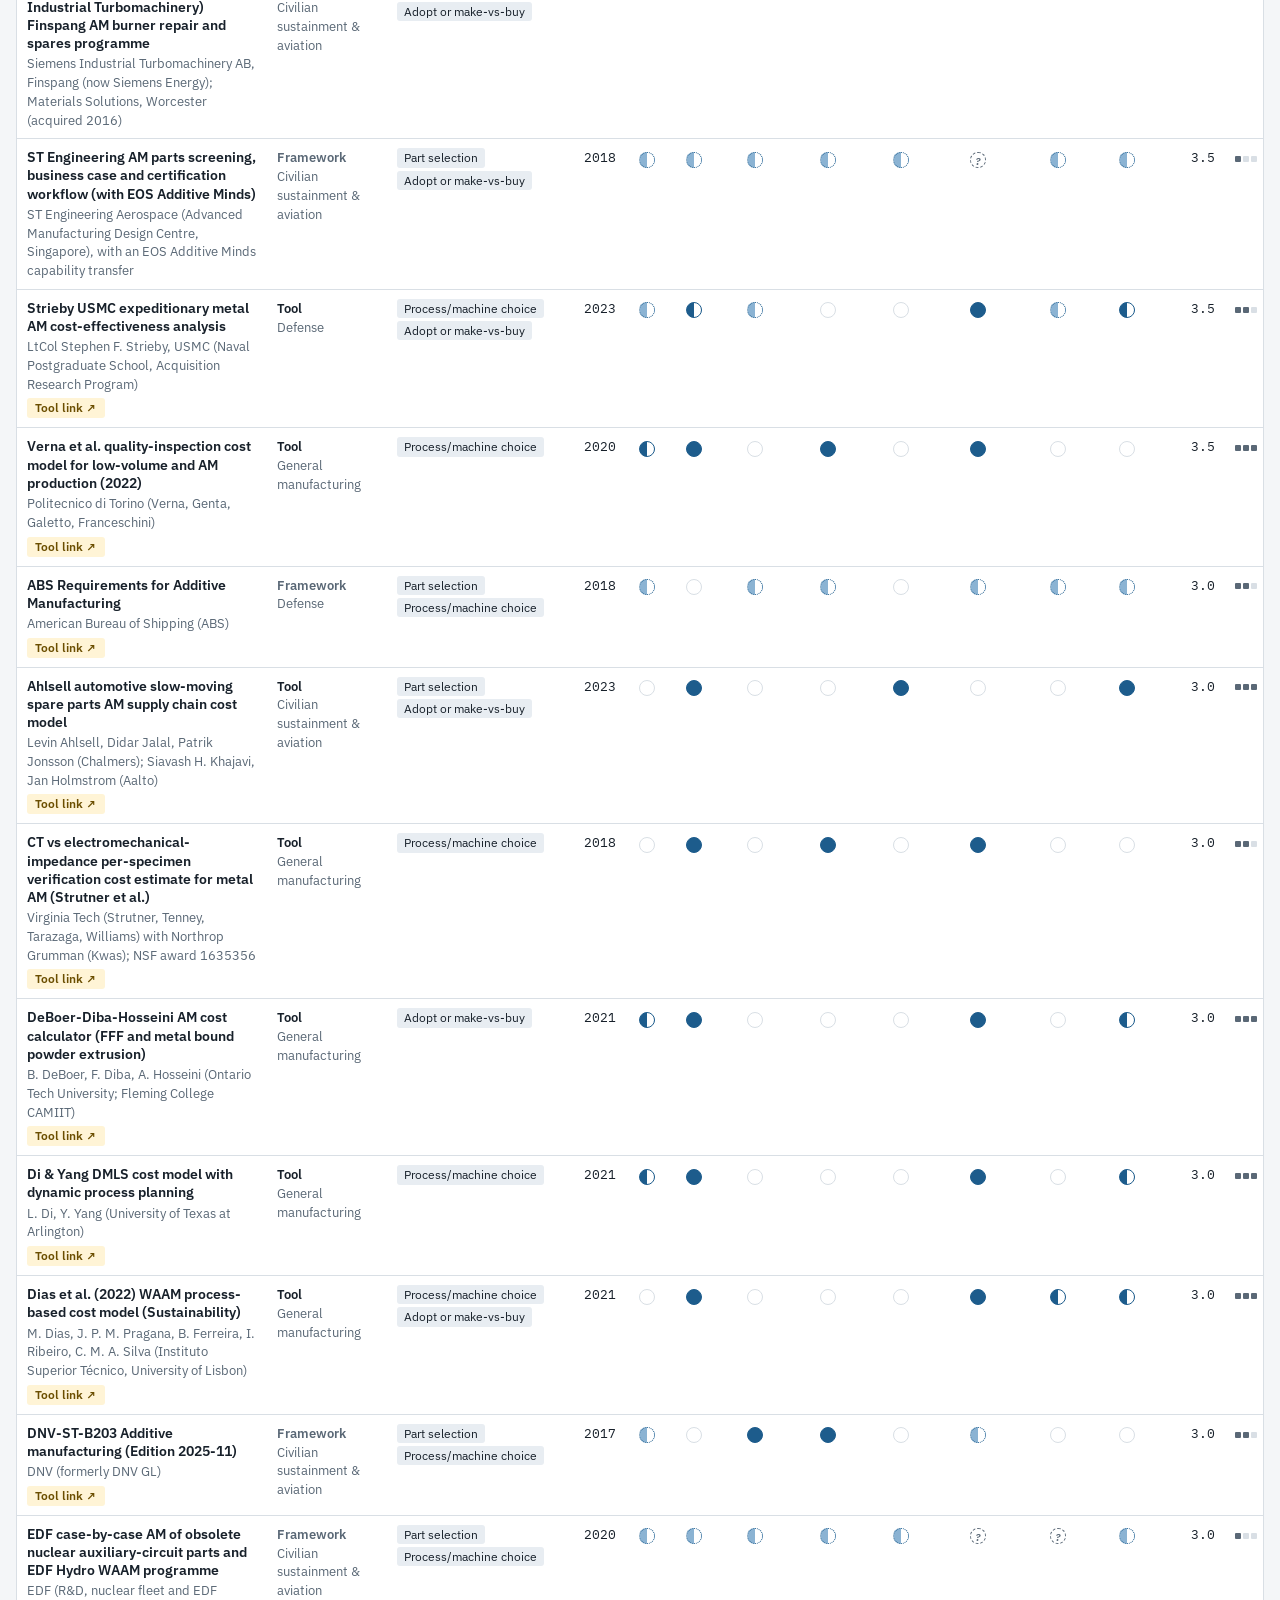
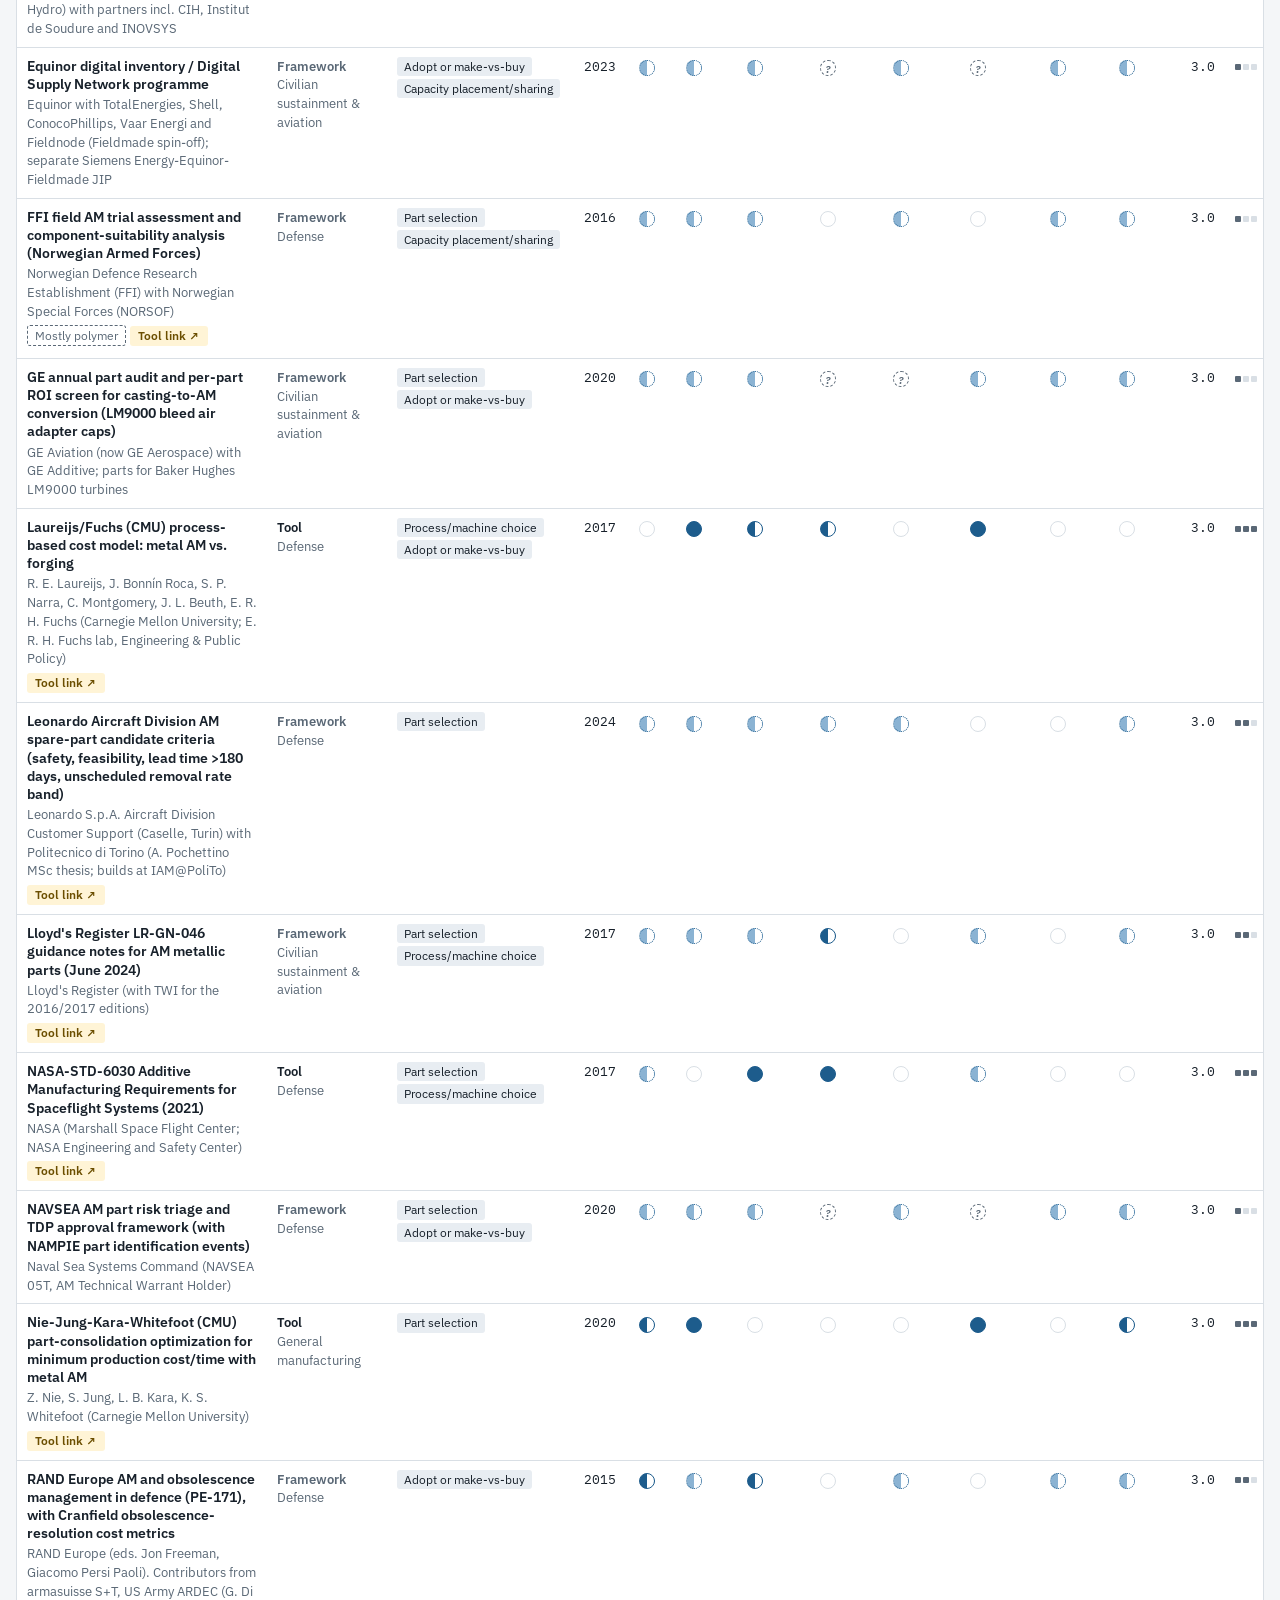
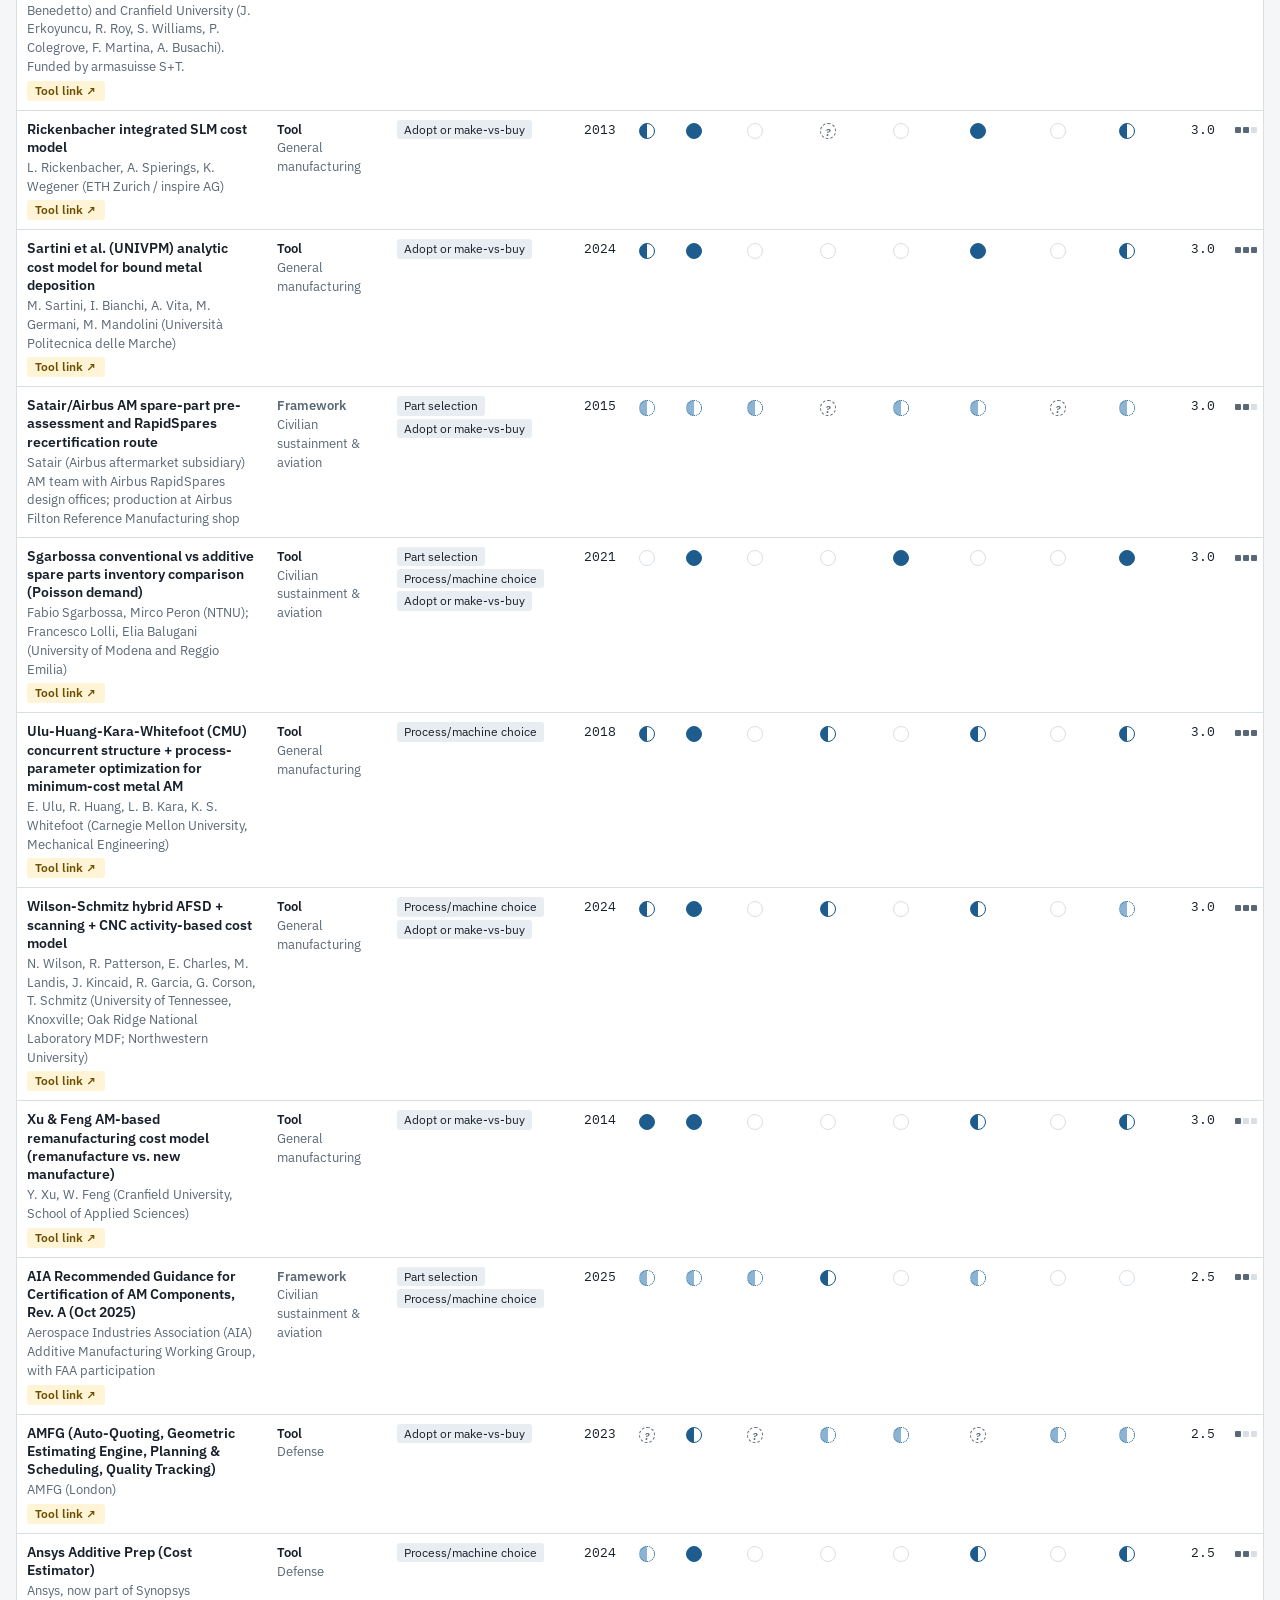
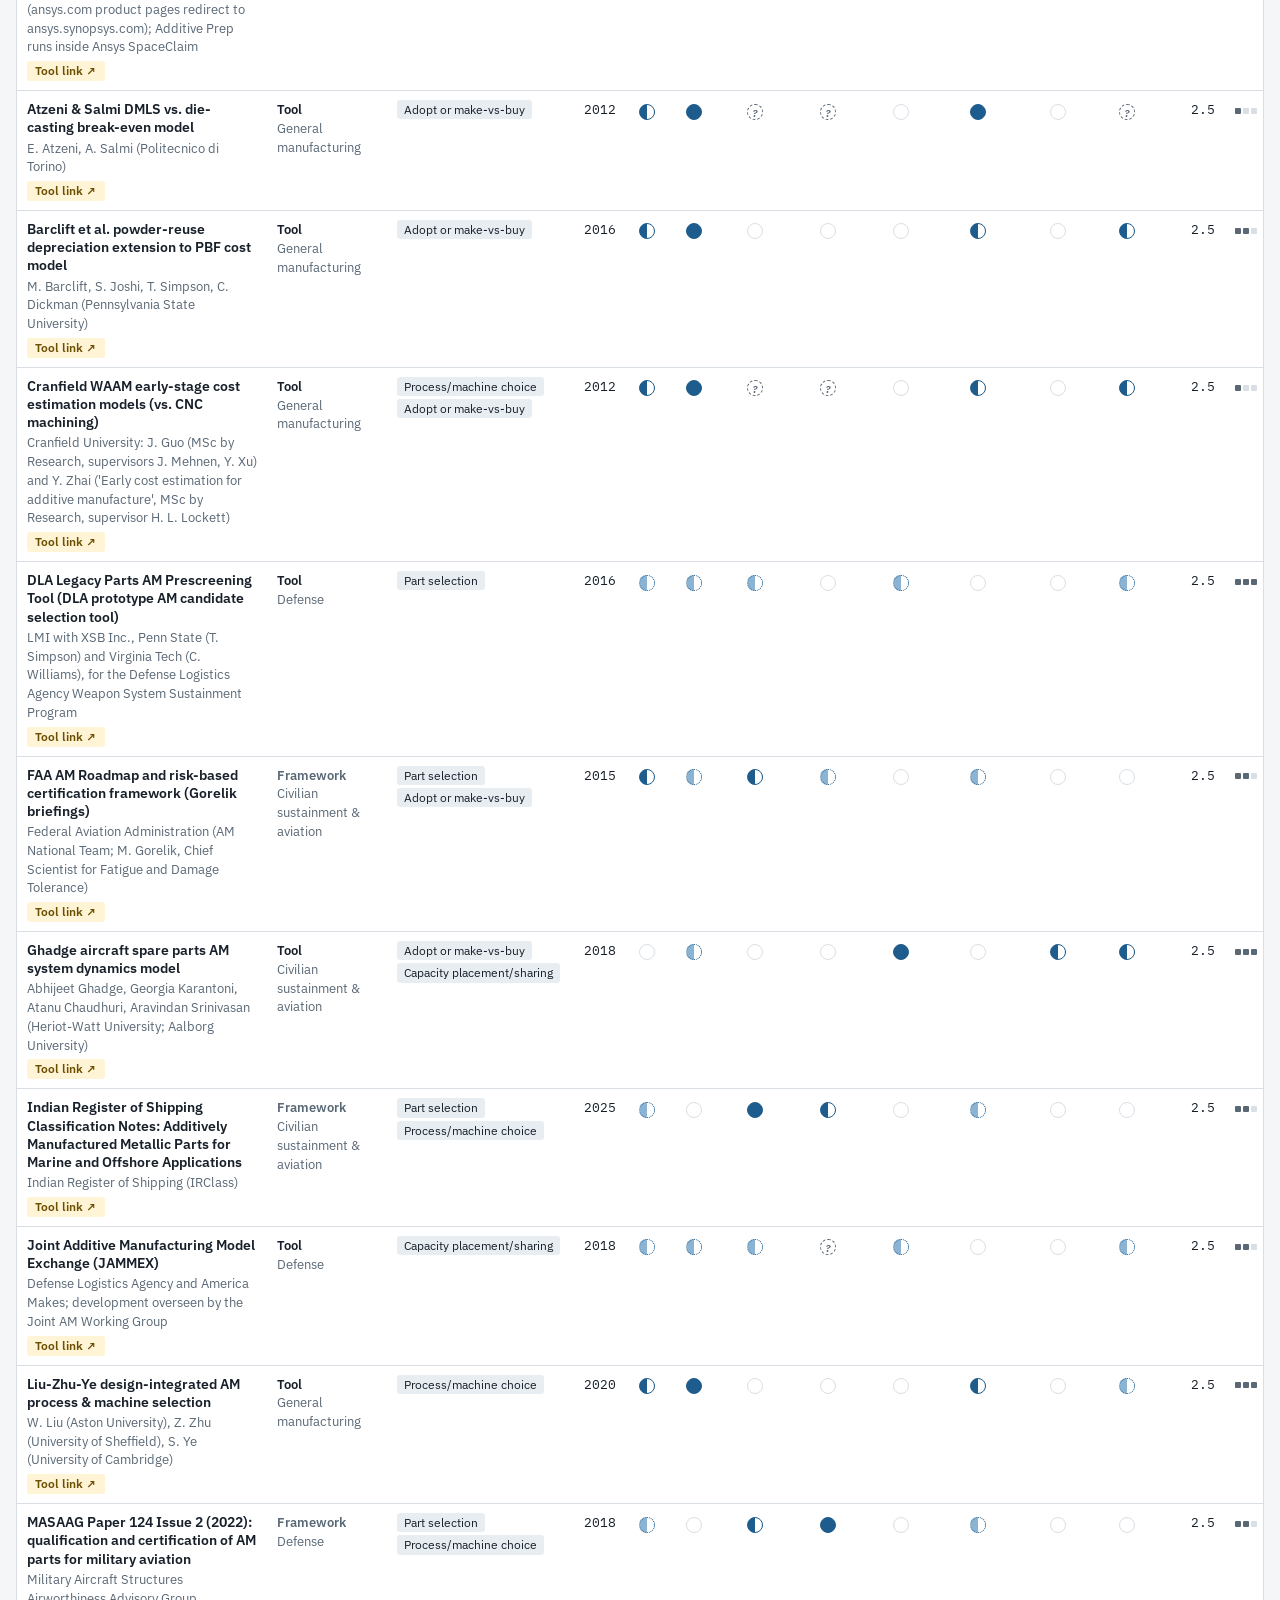
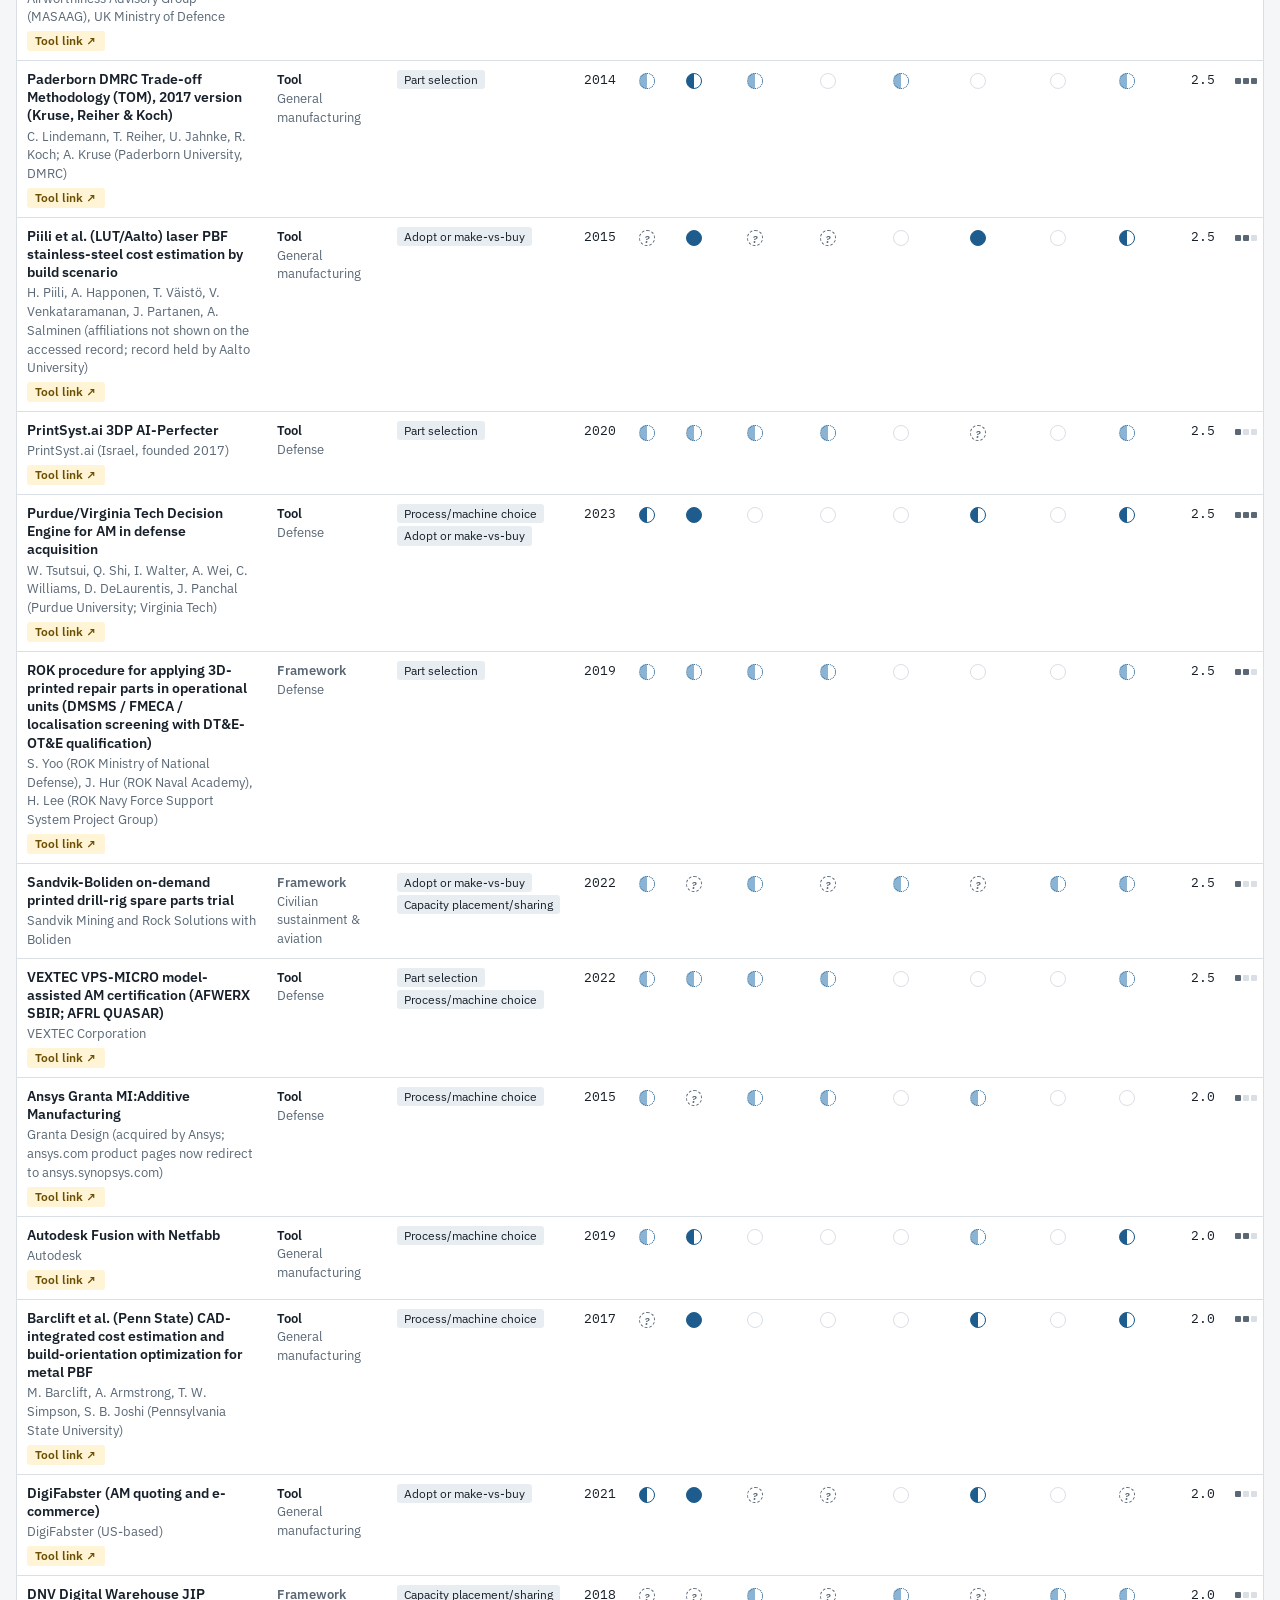
==== commit f3bc0da7: "update" ====
--- a/index.html
+++ b/index.html
@@ -4,7 +4,7 @@
 <meta charset="utf-8">
 <meta name="viewport" content="width=device-width, initial-scale=1, viewport-fit=cover">
 <title>Metal AM Tool Coverage Matrix</title>
-<meta name="description" content="224 decision support tools for metal additive manufacturing, scored on four costs and four benefits of adoption, with rating notes, tool links and sources.">
+<meta name="description" content="144 decision support tools for metal additive manufacturing, scored on four costs and four benefits of adoption, with rating notes, tool links and sources.">
 <link rel="icon" href="data:image/svg+xml,%3Csvg xmlns='http://www.w3.org/2000/svg' viewBox='0 0 32 32'%3E%3Crect width='32' height='32' rx='6' fill='%231d5c8c'/%3E%3Ccircle cx='10' cy='11' r='4' fill='white'/%3E%3Ccircle cx='22' cy='11' r='4' fill='none' stroke='white' stroke-width='2'/%3E%3Ccircle cx='10' cy='22' r='4' fill='none' stroke='white' stroke-width='2'/%3E%3Ccircle cx='22' cy='22' r='4' fill='white'/%3E%3C/svg%3E">
 <link rel="preconnect" href="https://fonts.googleapis.com">
 <link rel="preconnect" href="https://fonts.gstatic.com" crossorigin>
@@ -32,7 +32,7 @@
 .strip { display: grid; grid-template-columns: repeat(8, minmax(0, 1fr)); gap: 10px; }
 @media (max-width: 1180px) { .strip { grid-template-columns: repeat(4, minmax(0, 1fr)); } }
 @media (max-width: 480px) { .strip { grid-template-columns: repeat(2, minmax(0, 1fr)); } }
-.cov { position: relative; background: var(--surface); border: 1px solid var(--rule); border-radius: 6px; padding: 10px 12px; display: grid; gap: 6px; align-content: start; cursor: pointer; text-align: left; font: inherit; color: inherit; }
+.cov { min-width: 0; grid-template-columns: minmax(0, 1fr); position: relative; background: var(--surface); border: 1px solid var(--rule); border-radius: 6px; padding: 10px 12px; display: grid; gap: 6px; align-content: start; cursor: pointer; text-align: left; font: inherit; color: inherit; }
 .cov:hover { border-color: var(--accent); }
 .cov[aria-pressed="true"] { border-color: var(--accent); box-shadow: inset 0 0 0 1px var(--accent); background: var(--accent-soft); }
 .cov .grp { font-family: var(--font-mono); font-size: 10.5px; letter-spacing: .08em; text-transform: uppercase; color: var(--muted); }
@@ -43,6 +43,7 @@
 .bar i { display: block; height: 100%; }
 .bar .y { background: var(--accent); }
 .bar .p { background: var(--partial); }
+.bar .pl { background: var(--partial-l); }
 .bar .u { background: repeating-linear-gradient(135deg, var(--unk) 0 3px, transparent 3px 6px); }
 .cov .n { font-family: var(--font-mono); font-size: 11px; line-height: 1.45; color: var(--muted); font-variant-numeric: tabular-nums; }
 .cov .nw { white-space: nowrap; }
@@ -127,15 +128,16 @@
 <main class="page">
 <div class="wrap">
   <section class="head">
-    <div class="eyebrow">Metal additive manufacturing · decision support survey · as of October 2026</div>
+    <div class="eyebrow">Metal additive manufacturing · decision support survey · as of November 2026</div>
     <h1>Metal AM Tool Coverage Matrix</h1>
     <p class="lead" id="lead">Decision support tools for metal additive manufacturing, scored on whether each accounts for four costs and four benefits of adopting it. Select column cards to filter; select a row to read the rating notes, the tool link and sources.</p>
     <div class="legend" aria-label="Rating legend">
       <span><i class="dot Yes"></i> Yes: modeled or quantified</span>
-      <span><i class="dot Partial"></i> Partial: qualitative or part of the column</span>
+      <span><i class="dot Partial pq"></i> Partial, quantified: numbers on part of the column</span>
+      <span><i class="dot Partial pl"></i> Partial, qualitative: a criterion, flag or claim, not calculated</span>
       <span><i class="dot No"></i> No: confirmed not addressed</span>
       <span><i class="dot Unknown"></i> Unknown: public sources can't confirm either way</span>
-      <span>Score counts Yes as 1 and Partial as 0.5, out of 8</span>
+      <span>Score counts Yes as 1 and either Partial as 0.5, out of 8 · <a href="report.html#rating-rules">How ratings are decided</a></span>
     </div>
   </section>
 
@@ -152,7 +154,8 @@
       <span class="segwrap">rated
         <span class="seg" role="group" aria-label="Which ratings count as covered">
           <button type="button" data-min="yes" aria-pressed="true">Yes</button>
-          <button type="button" data-min="partial" aria-pressed="false">Yes or Partial</button>
+          <button type="button" data-min="pquant" aria-pressed="false">or quantified Partial</button>
+          <button type="button" data-min="partial" aria-pressed="false">or any Partial</button>
         </span>
       </span>
       <button type="button" class="linkbtn" id="clearcols" disabled>Clear columns</button>
--- a/assets/site.css
+++ b/assets/site.css
@@ -10,6 +10,7 @@
   --accent-ink: #ffffff;
   --accent-soft: #e3eef7;
   --partial: #8bb3d3;
+  --partial-l: #cfe0ee;
   --row-hover: #eef3f7;
   --chip: #e8edf2;
   --unk: #c2cad3;
@@ -23,7 +24,7 @@
 @media (prefers-color-scheme: dark) {
   :root {
     --bg: #0f1419; --surface: #161d24; --ink: #e6ecf1; --muted: #93a2b0; --rule: #2a3540;
-    --accent: #6fb1e4; --accent-ink: #0b1620; --accent-soft: #1a2c3b; --partial: #3f6e94; --row-hover: #1b252e; --chip: #222c36;
+    --accent: #6fb1e4; --accent-ink: #0b1620; --accent-soft: #1a2c3b; --partial: #3f6e94; --partial-l: #263f55; --row-hover: #1b252e; --chip: #222c36;
     --unk: #4a5664; --link-bg: #3a2f12; --link-ink: #f3d68a; --grey-mark: #6d7a87;
     color-scheme: dark;
   }
@@ -63,6 +64,7 @@
 .dot { display: inline-block; width: 16px; height: 16px; border-radius: 50%; border: 1.5px solid var(--accent); vertical-align: middle; flex: none; }
 .dot.Yes { background: var(--accent); }
 .dot.Partial { background: linear-gradient(90deg, var(--accent) 50%, transparent 50%); }
+.dot.Partial.pl { border-style: dotted; background: linear-gradient(90deg, var(--partial) 50%, transparent 50%); }
 .dot.No { border-color: var(--rule); }
 .dot.Unknown { border: 1.5px dashed var(--muted); position: relative; }
 .dot.Unknown::after { content: "?"; position: absolute; inset: 0; display: grid; place-items: center; font-family: var(--font-mono); font-size: 10px; font-weight: 600; color: var(--muted); line-height: 1; }
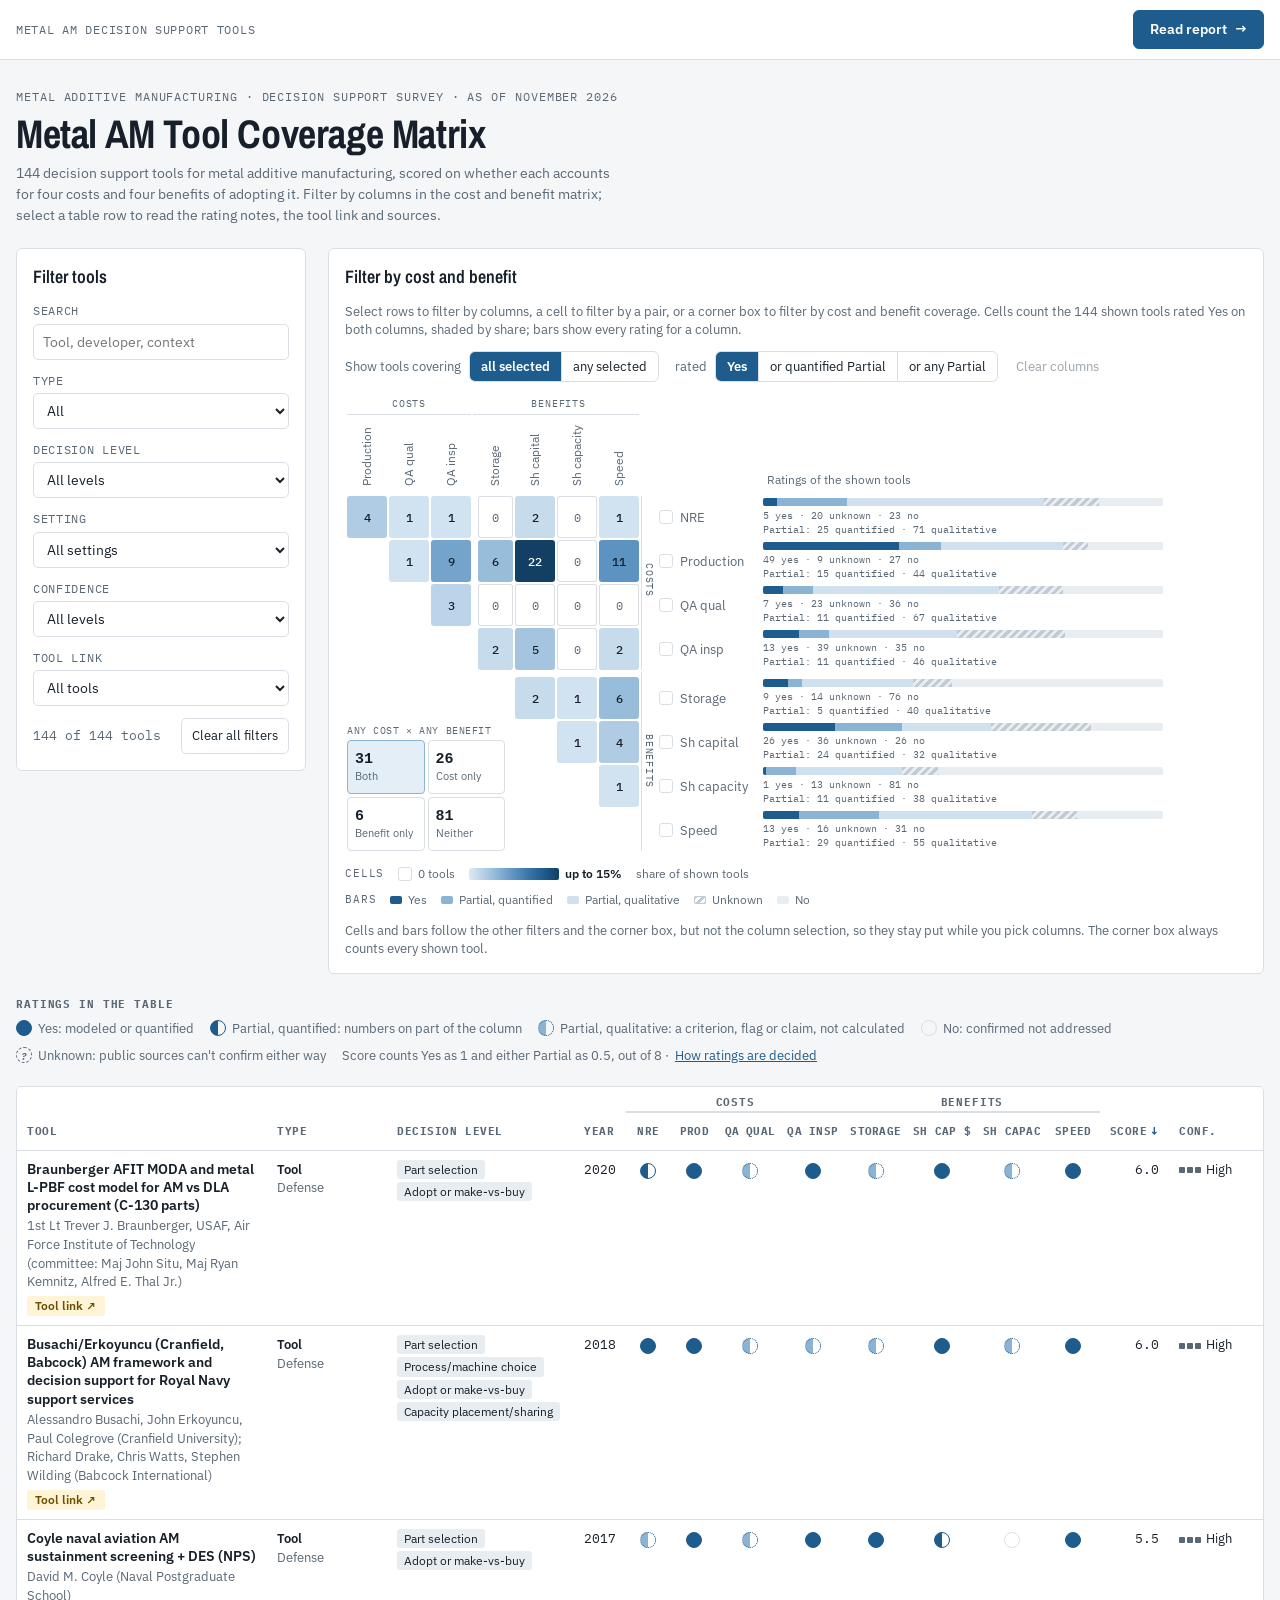
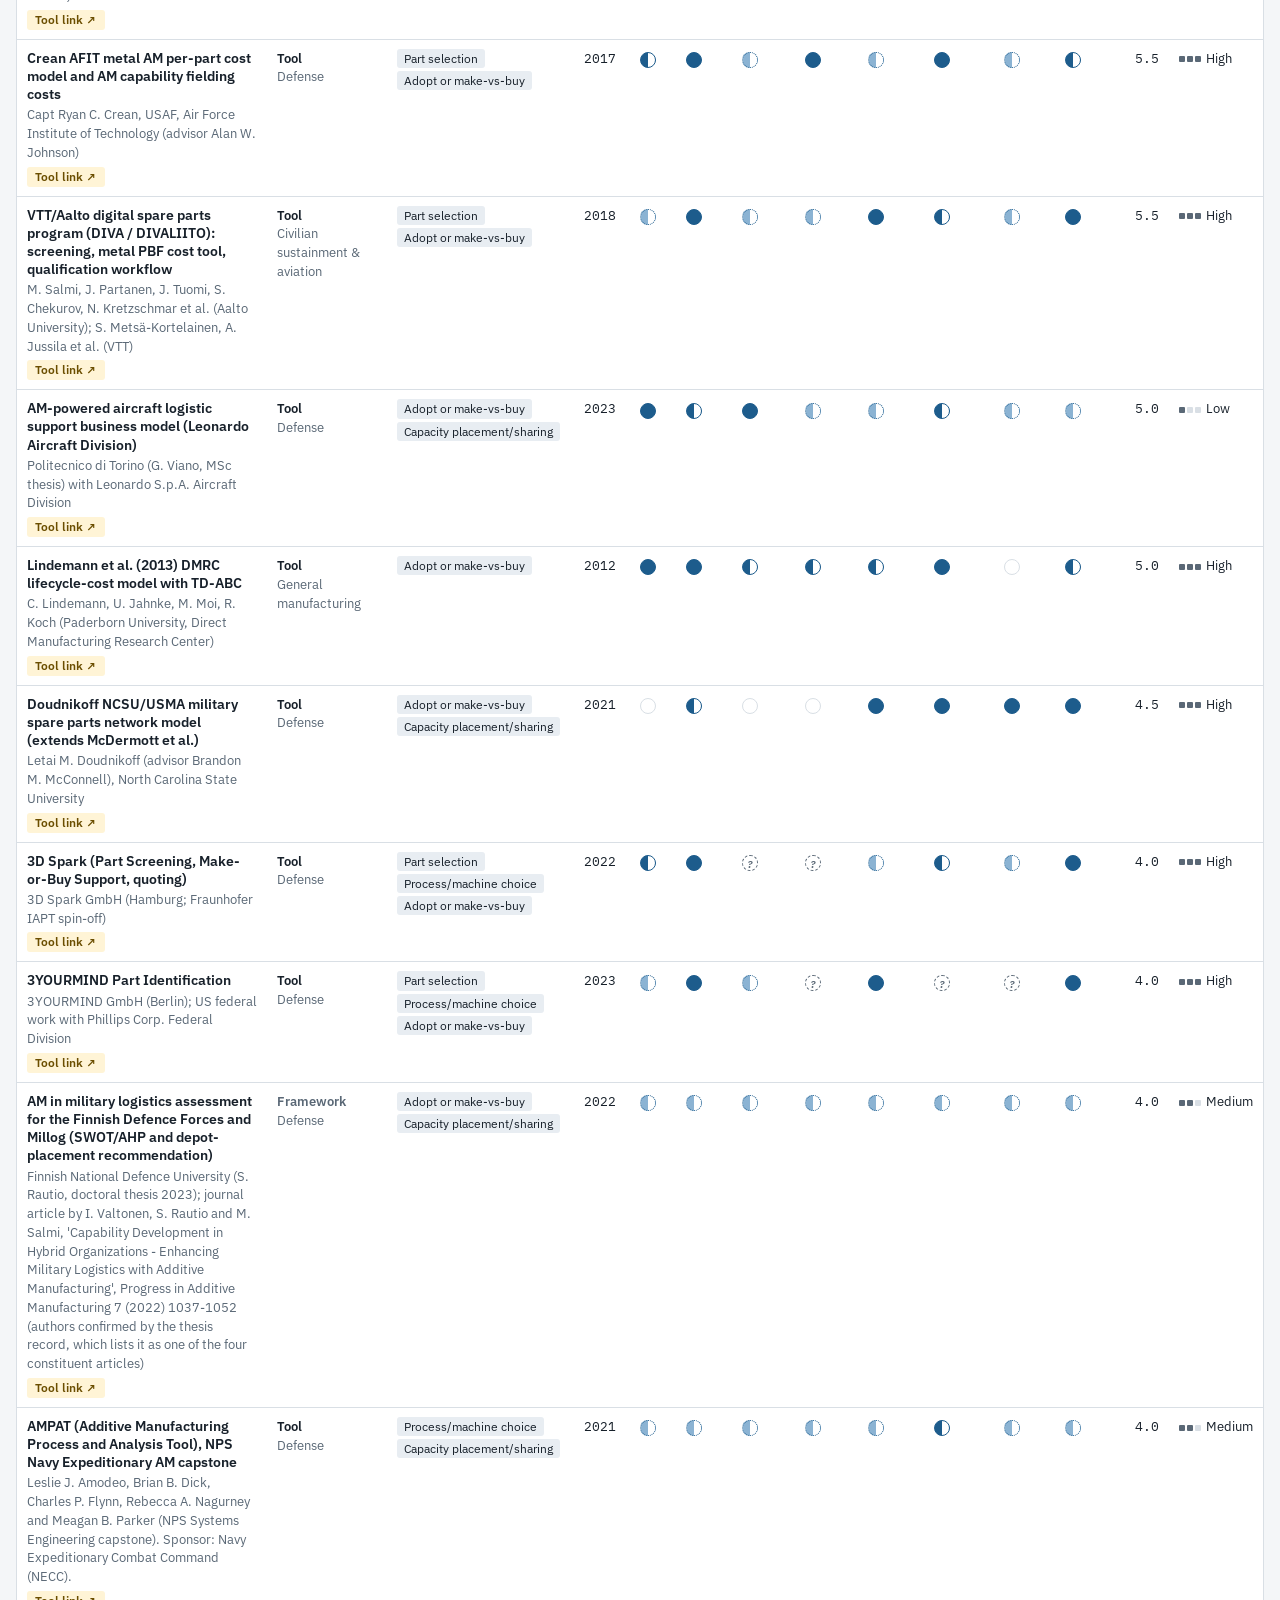
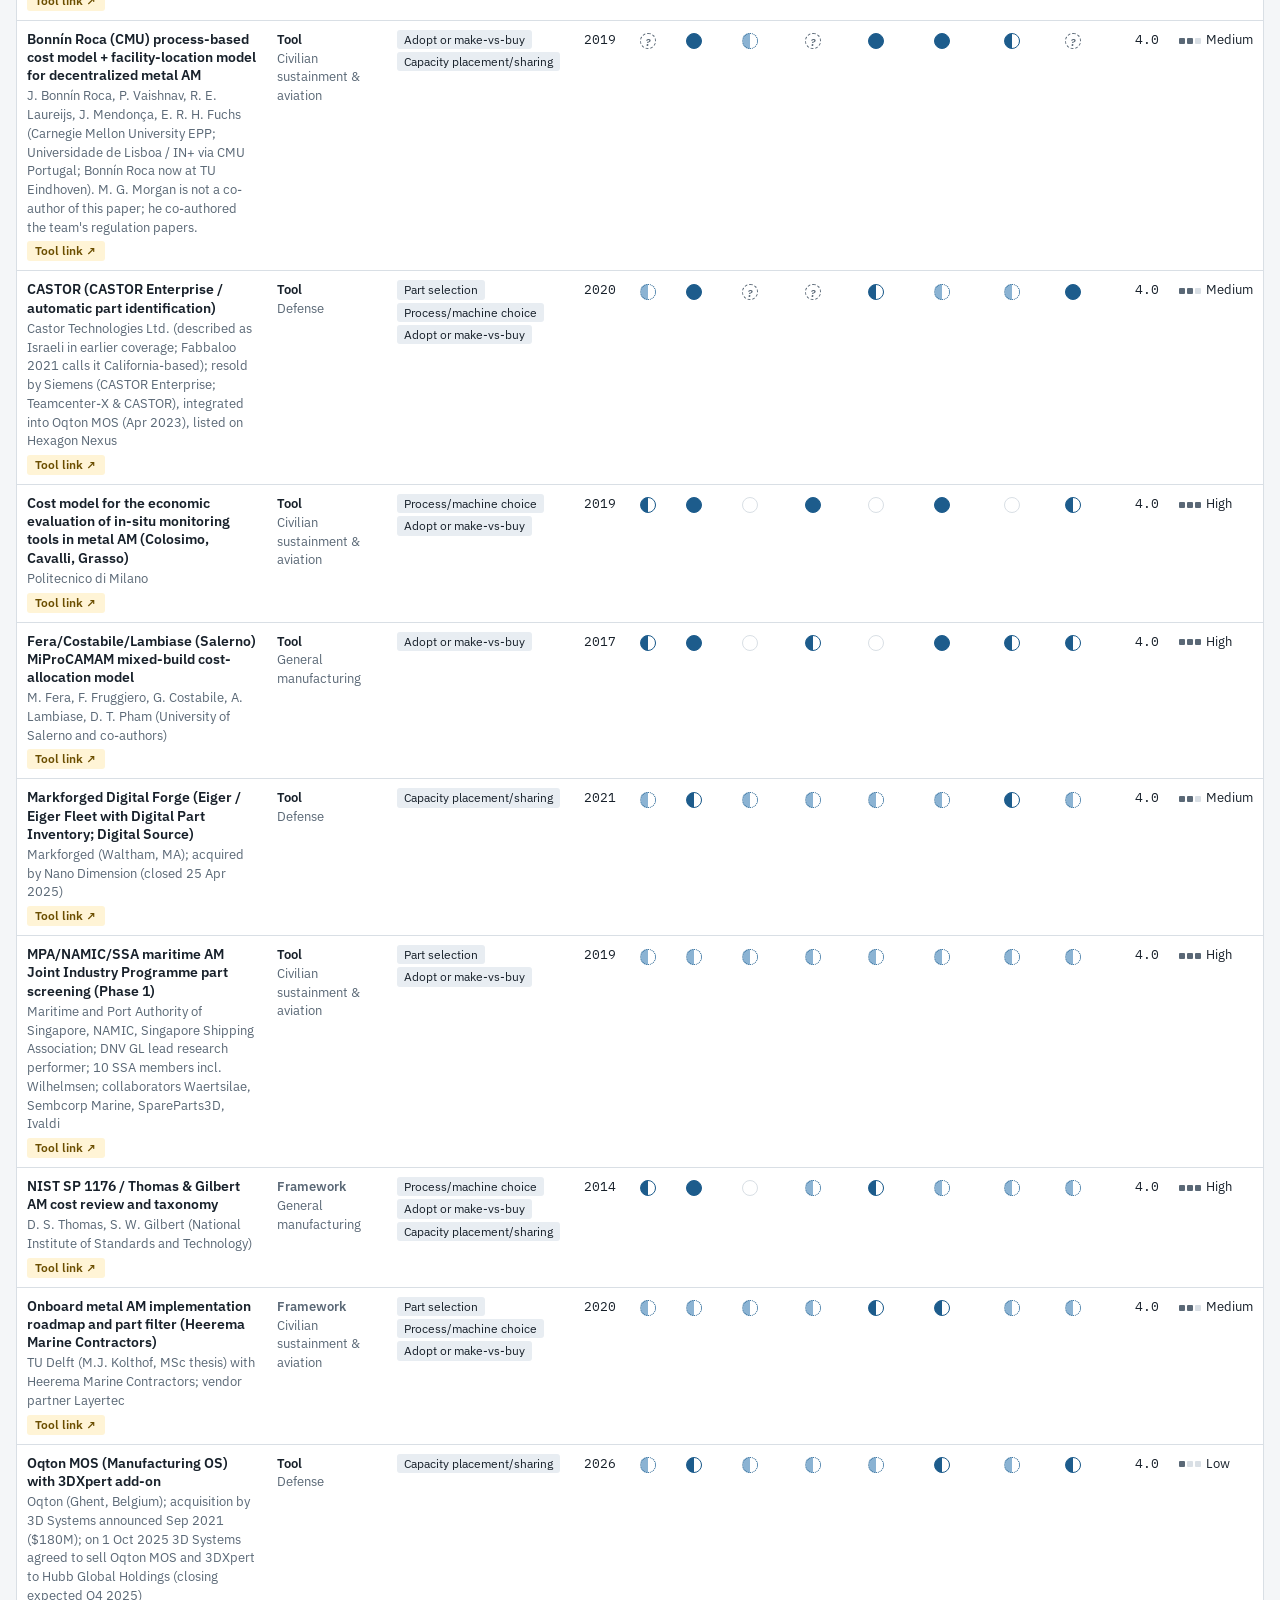
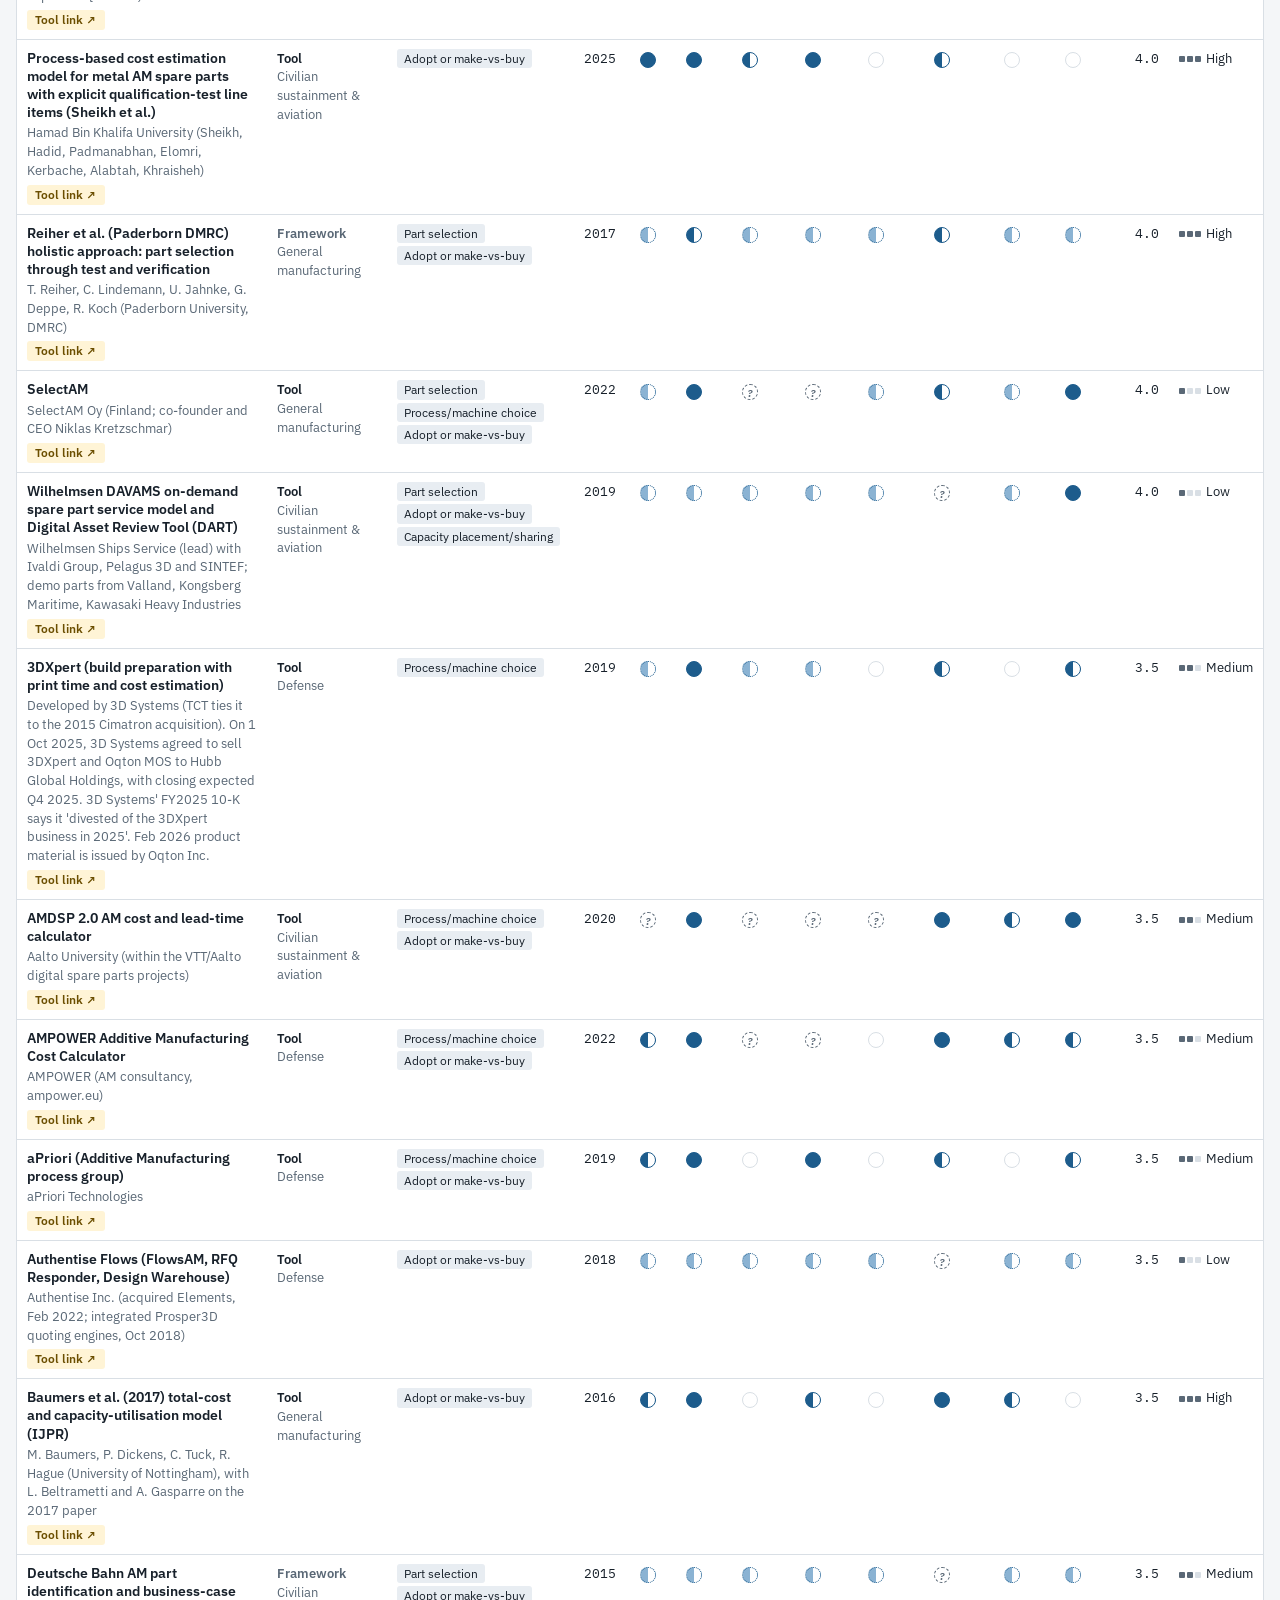
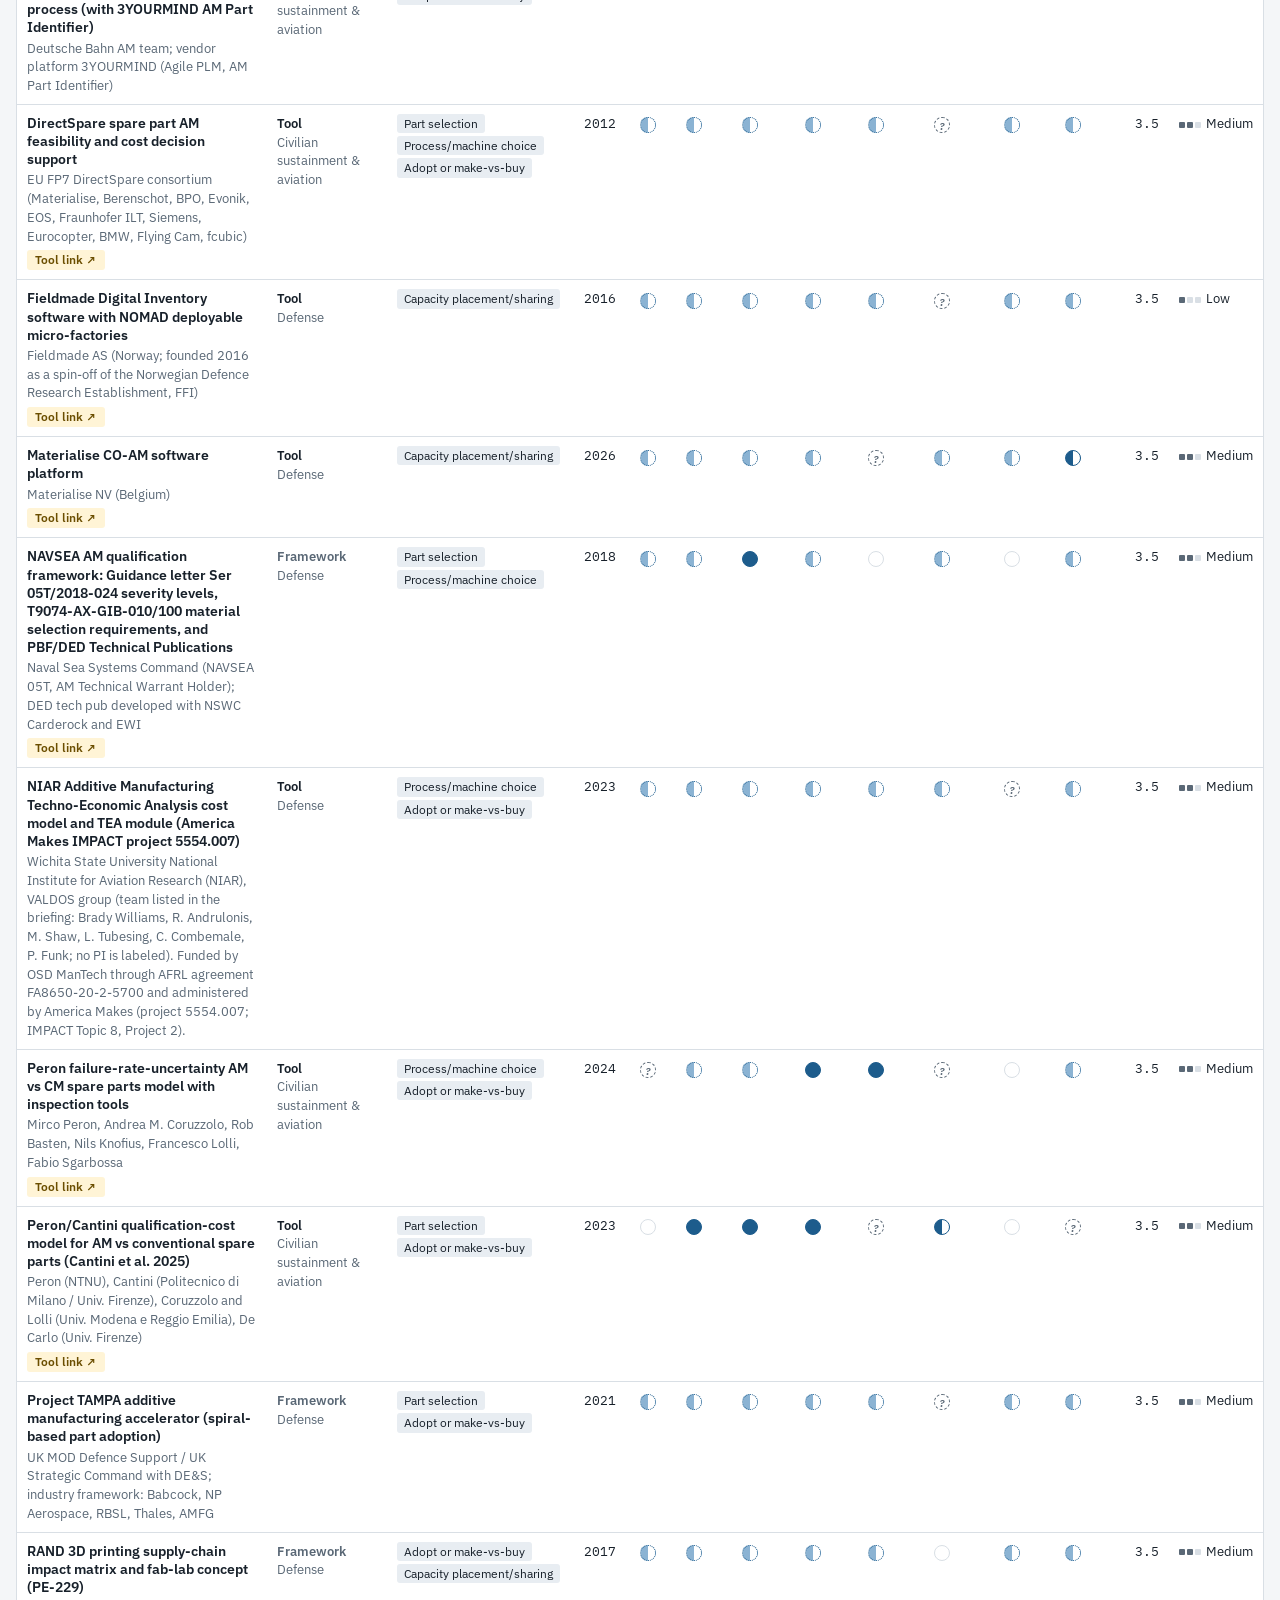
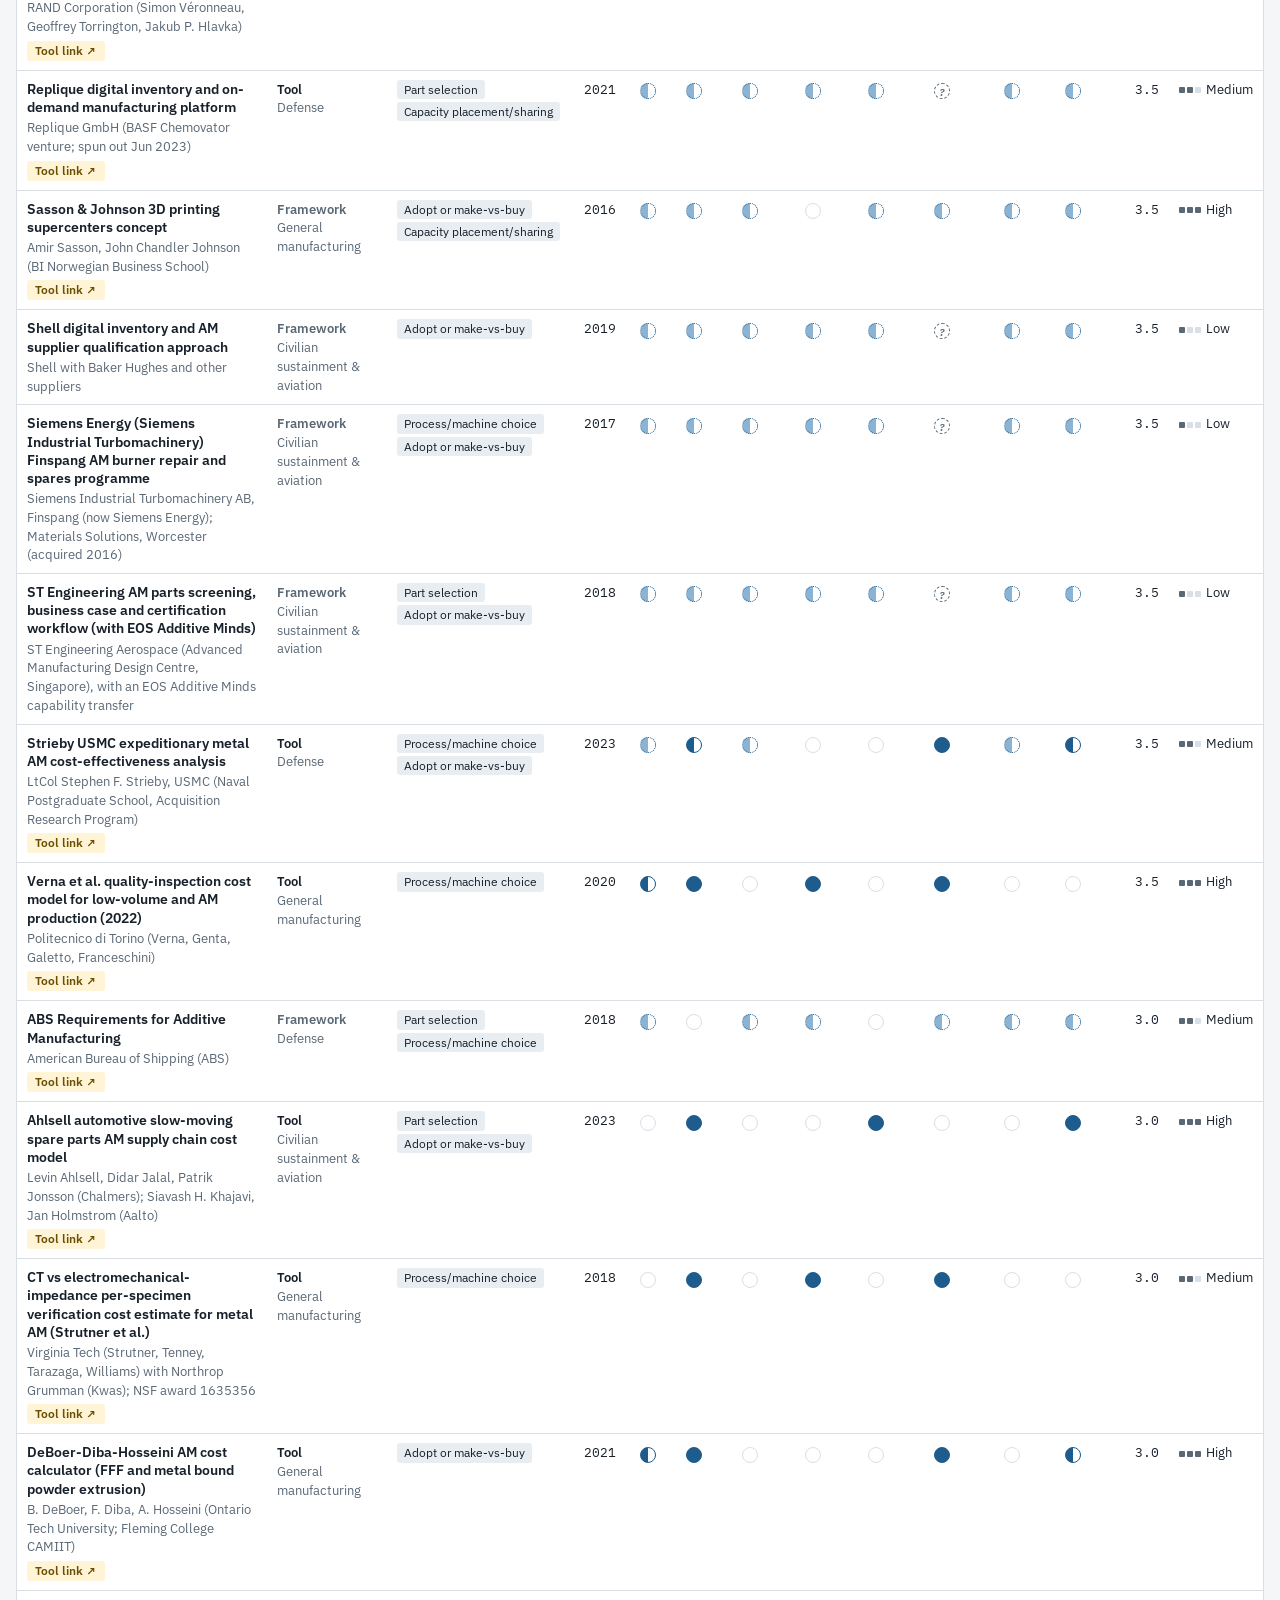
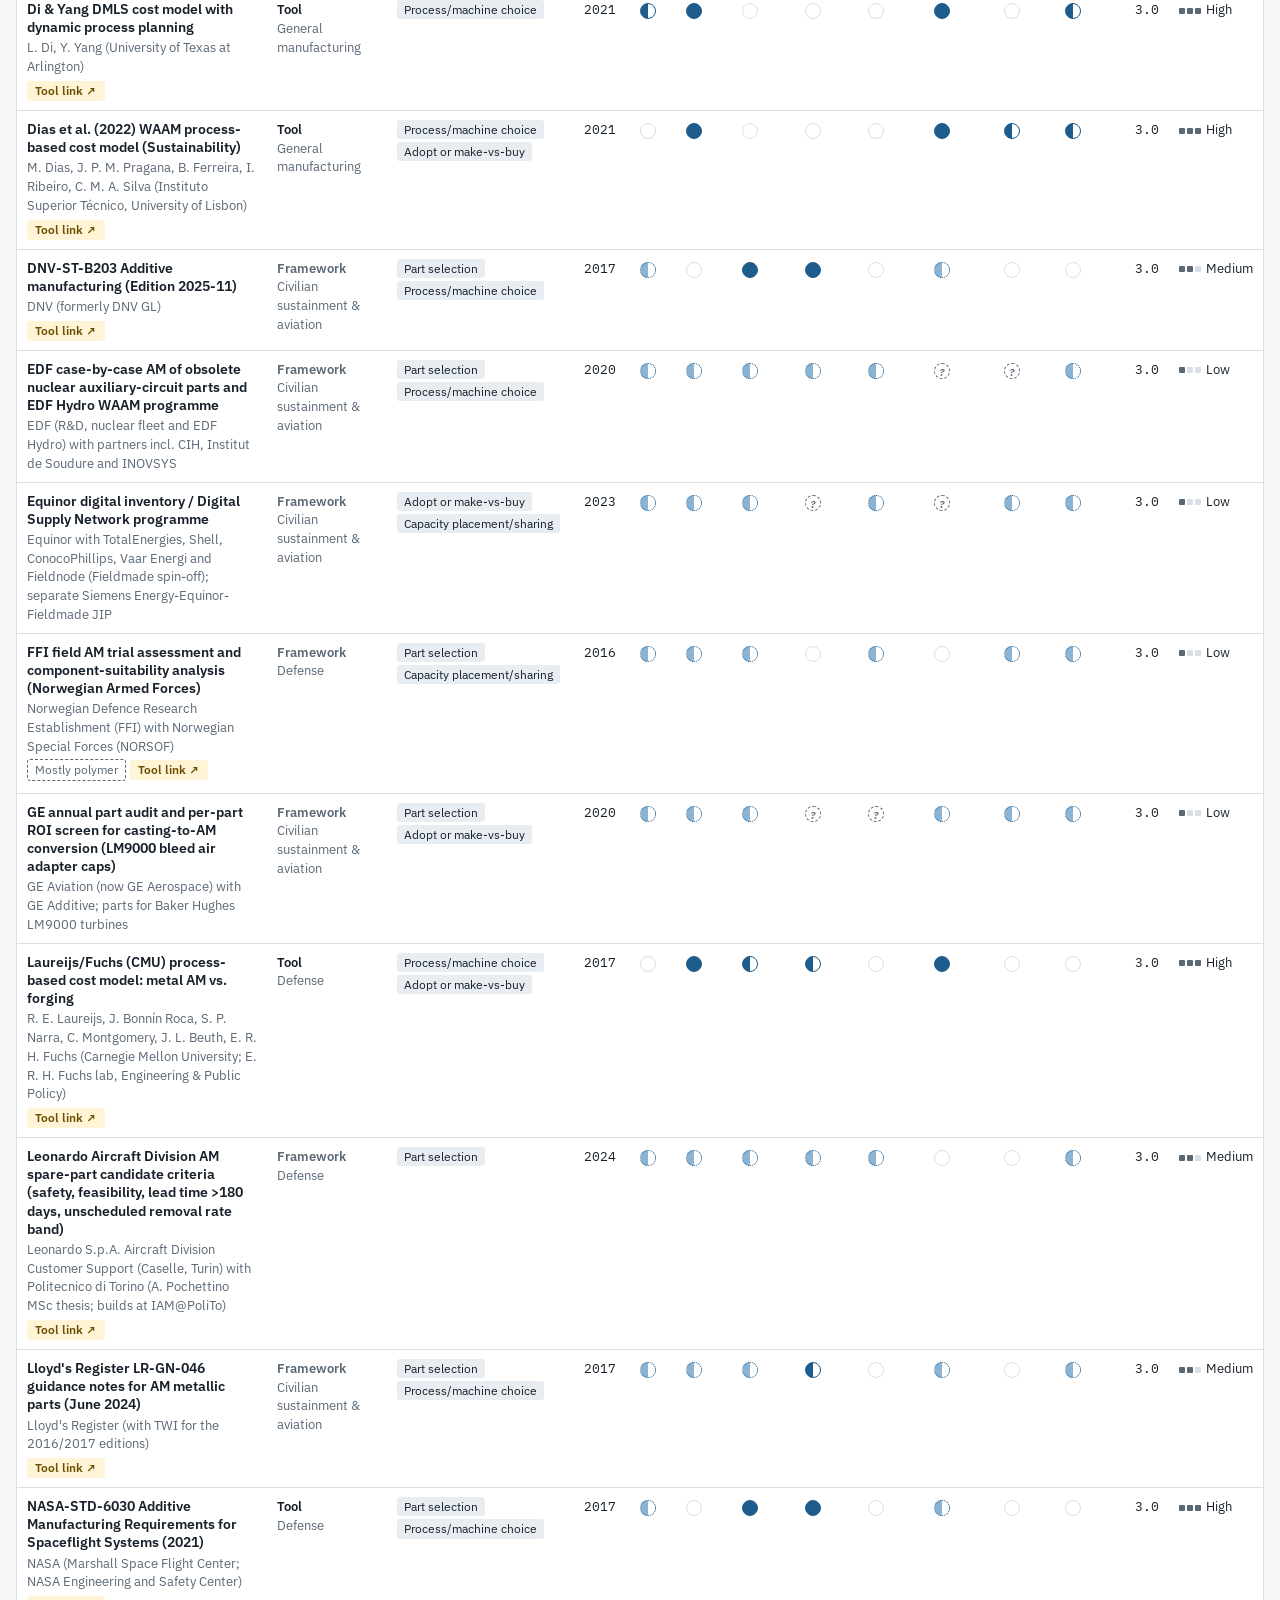
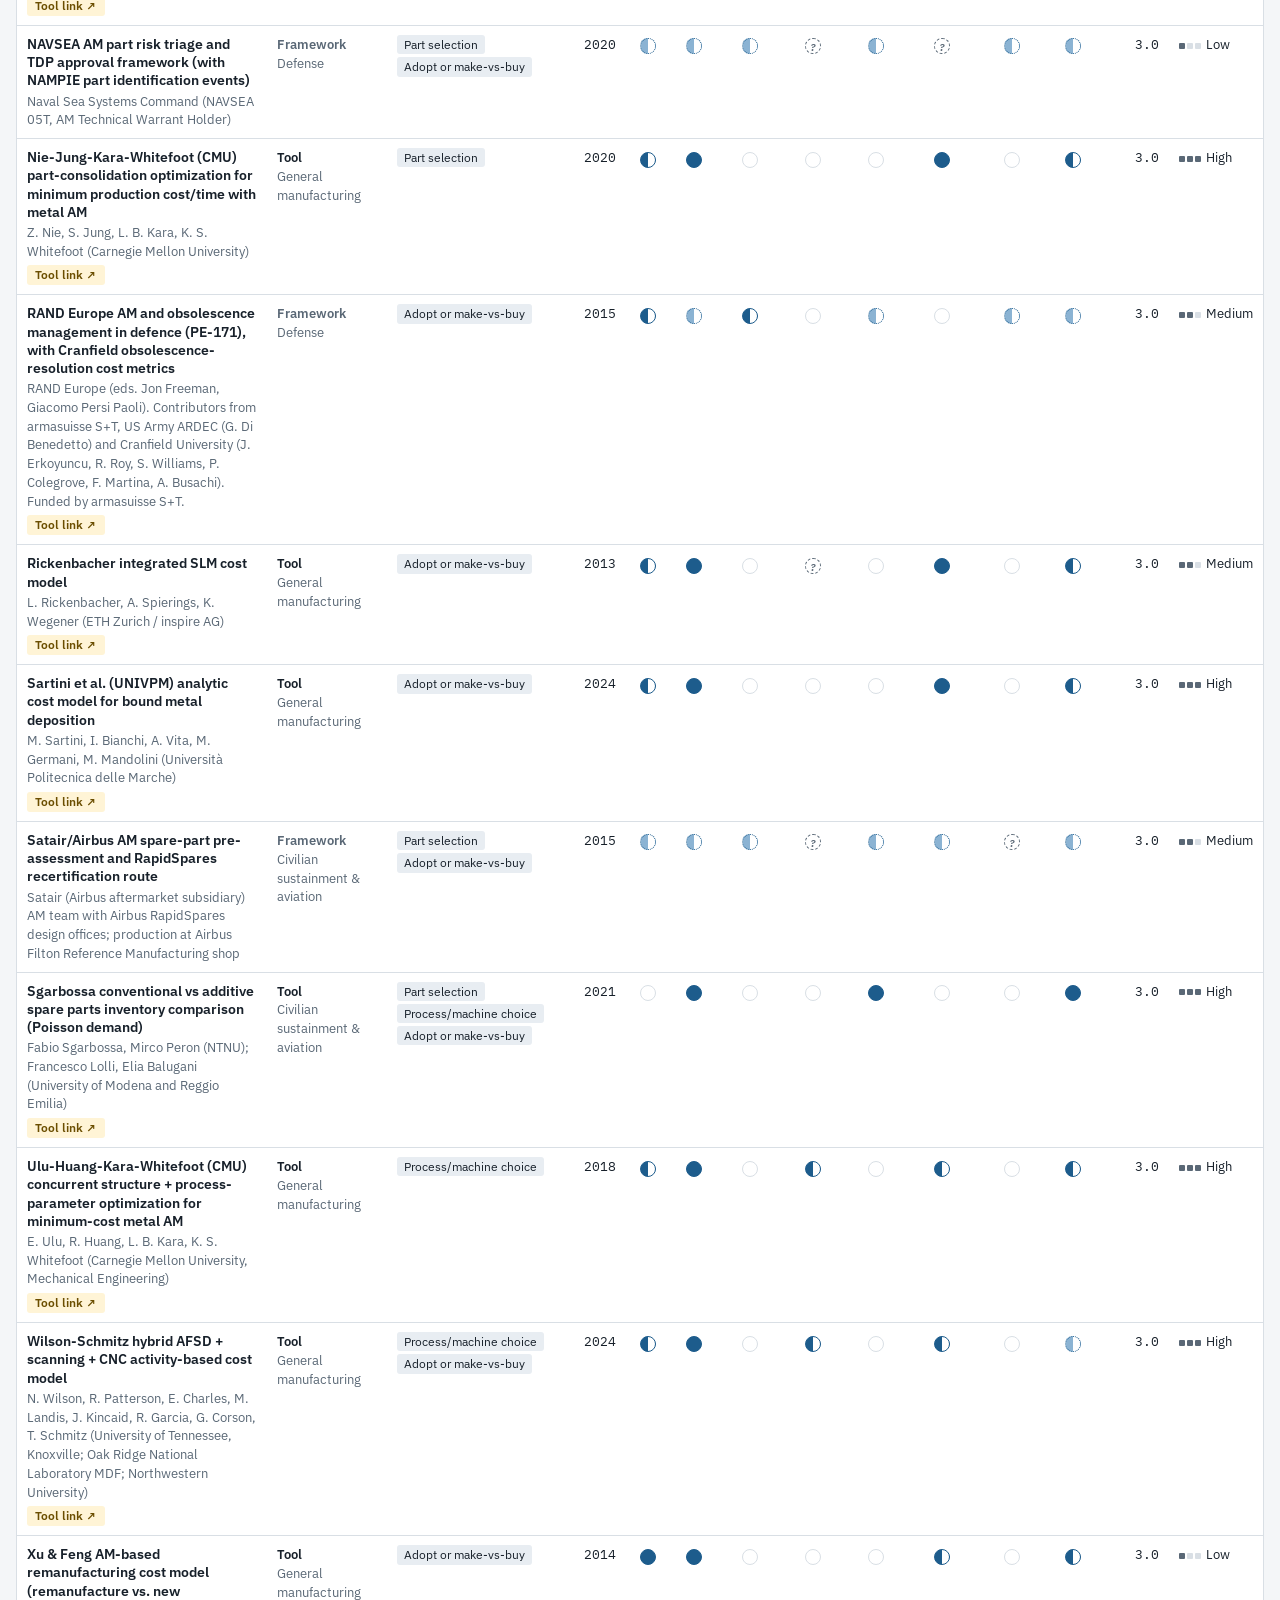
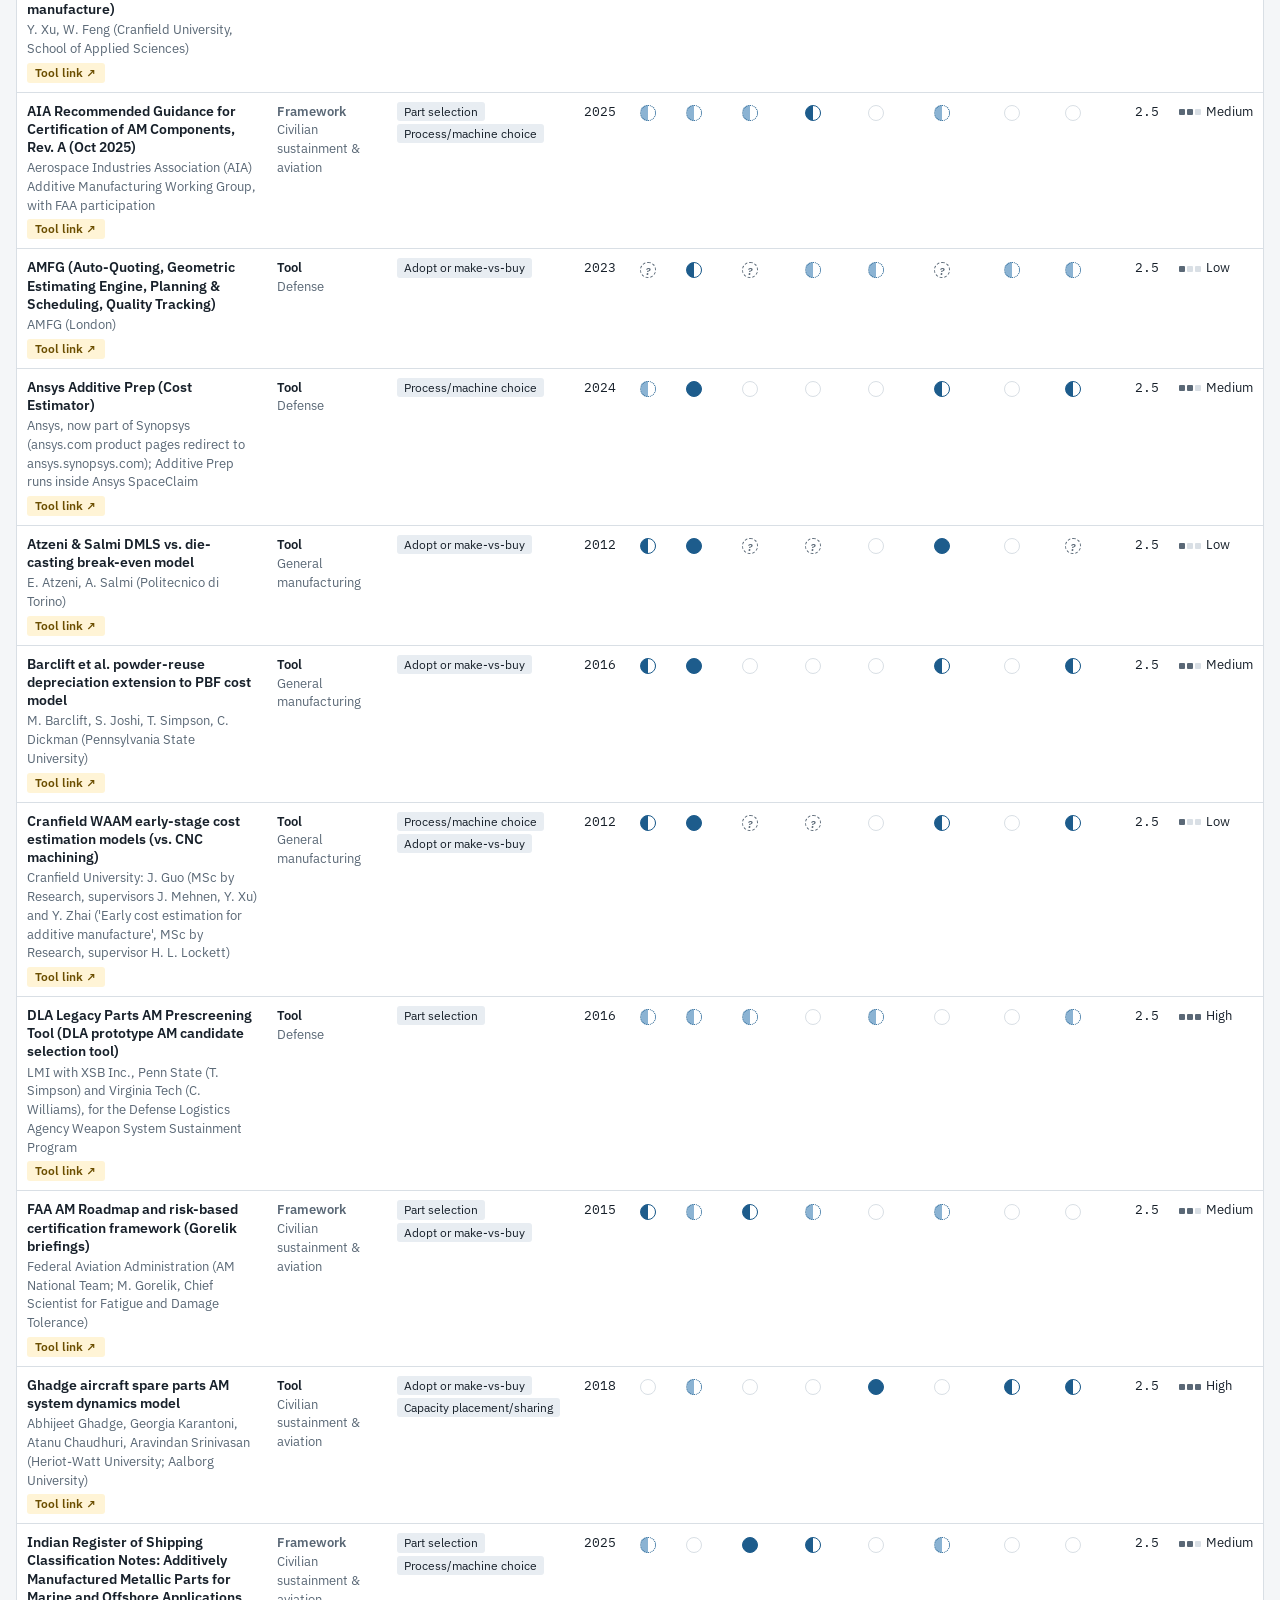
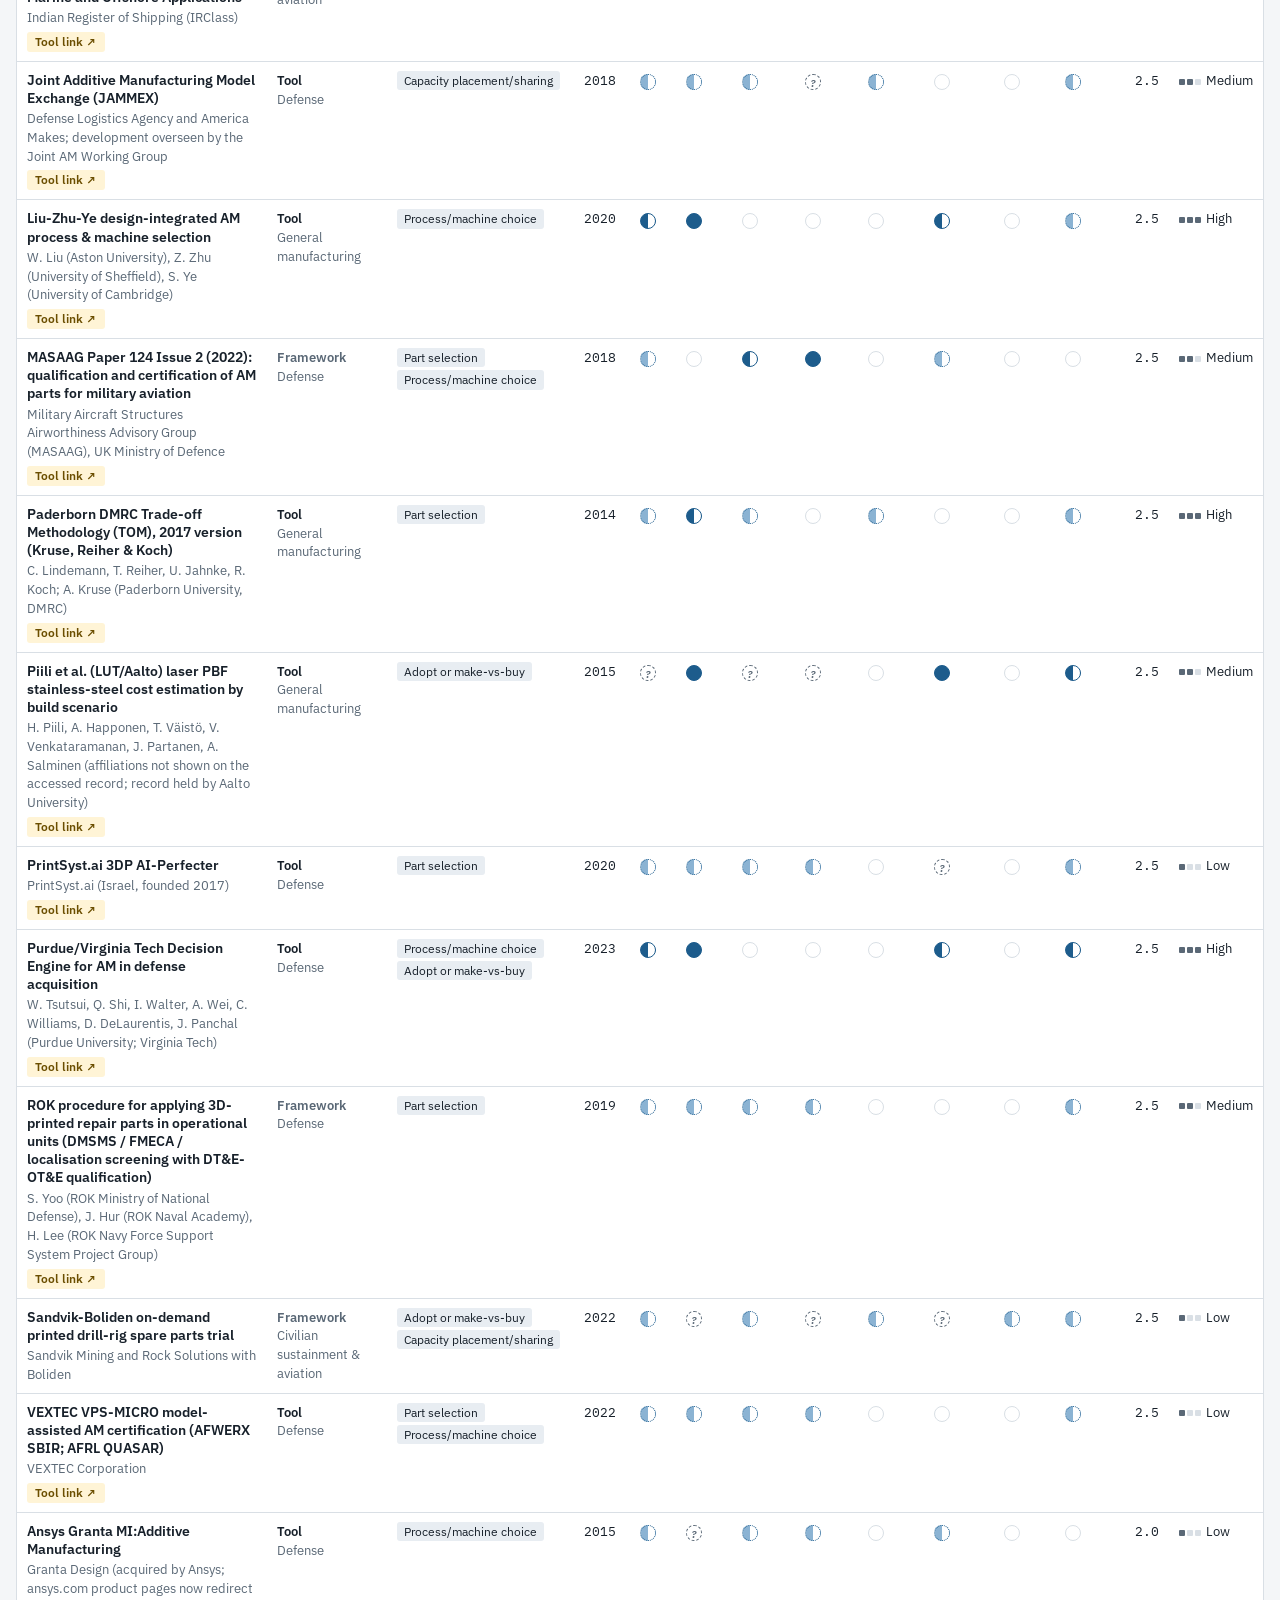
==== commit 73dc03ff: "Add matrix" ====
--- a/index.html
+++ b/index.html
@@ -11,52 +11,123 @@
 <link rel="stylesheet" href="https://fonts.googleapis.com/css2?family=Archivo+Narrow:wght@500;600;700&family=IBM+Plex+Sans:wght@400;500;600&family=IBM+Plex+Mono:wght@400;500&display=swap">
 <link rel="stylesheet" href="assets/site.css">
 <style>
-/* Matrix page: header, column filter controls + coverage cards, other filters, then the scrollable table with expandable rows */
+/* Matrix page: header; filters and rating key beside the coverage matrix (which is also the column filter); then the scrollable table with expandable rows */
 .wrap { max-width: 1360px; margin: 0 auto; display: grid; gap: 22px; }
 .head { display: grid; gap: 8px; }
 .lead { max-width: 76ch; color: var(--muted); margin: 0; }
 
-/* column filters */
-.colfilter { display: grid; gap: 10px; }
-.colbar { display: flex; flex-wrap: wrap; align-items: center; gap: 10px 18px; }
-.colbar h2 { font-family: var(--font-display); font-size: 18px; font-weight: 600; margin: 0; }
-.colbar .hint { color: var(--muted); font-size: 13px; }
+/* shared controls */
 .seg { display: inline-flex; border: 1px solid var(--rule); border-radius: 6px; overflow: hidden; background: var(--surface); }
 .seg button { font: inherit; font-size: 13px; padding: 5px 11px; border: 0; background: none; color: var(--ink); cursor: pointer; }
 .seg button + button { border-left: 1px solid var(--rule); }
 .seg button[aria-pressed="true"] { background: var(--accent); color: var(--accent-ink); font-weight: 600; }
-.segwrap { display: inline-flex; align-items: center; gap: 8px; font-size: 13px; color: var(--muted); }
+.segwrap { display: inline-flex; flex-wrap: wrap; align-items: center; gap: 8px; font-size: 13px; color: var(--muted); }
 .linkbtn { font: inherit; font-size: 13px; background: none; border: 0; color: var(--accent); cursor: pointer; padding: 4px 2px; text-decoration: underline; }
 .linkbtn[disabled] { color: var(--muted); text-decoration: none; cursor: default; opacity: .6; }
-
-.strip { display: grid; grid-template-columns: repeat(8, minmax(0, 1fr)); gap: 10px; }
-@media (max-width: 1180px) { .strip { grid-template-columns: repeat(4, minmax(0, 1fr)); } }
-@media (max-width: 480px) { .strip { grid-template-columns: repeat(2, minmax(0, 1fr)); } }
-.cov { min-width: 0; grid-template-columns: minmax(0, 1fr); position: relative; background: var(--surface); border: 1px solid var(--rule); border-radius: 6px; padding: 10px 12px; display: grid; gap: 6px; align-content: start; cursor: pointer; text-align: left; font: inherit; color: inherit; }
-.cov:hover { border-color: var(--accent); }
-.cov[aria-pressed="true"] { border-color: var(--accent); box-shadow: inset 0 0 0 1px var(--accent); background: var(--accent-soft); }
-.cov .grp { font-family: var(--font-mono); font-size: 10.5px; letter-spacing: .08em; text-transform: uppercase; color: var(--muted); }
-.cov .k { font-family: var(--font-display); font-weight: 600; font-size: 15px; line-height: 1.15; padding-right: 22px; }
-.cov .box { position: absolute; top: 10px; right: 10px; width: 16px; height: 16px; border: 1.5px solid var(--rule); border-radius: 3px; display: grid; place-items: center; font-size: 11px; line-height: 1; color: transparent; background: var(--surface); }
-.cov[aria-pressed="true"] .box { background: var(--accent); border-color: var(--accent); color: var(--accent-ink); }
+/* rating bar: Yes, Partial quantified, Partial qualitative, Unknown (hatched); the empty rest of the track is No */
 .bar { display: flex; height: 8px; border-radius: 2px; overflow: hidden; background: var(--chip); }
 .bar i { display: block; height: 100%; }
 .bar .y { background: var(--accent); }
 .bar .p { background: var(--partial); }
 .bar .pl { background: var(--partial-l); }
 .bar .u { background: repeating-linear-gradient(135deg, var(--unk) 0 3px, transparent 3px 6px); }
-.cov .n { font-family: var(--font-mono); font-size: 11px; line-height: 1.45; color: var(--muted); font-variant-numeric: tabular-nums; }
-.cov .nw { white-space: nowrap; }
+
+/* dashboard: filters and rating key on the left, the coverage matrix (the column filter) on the right; stacks below 1180px */
+.dash { display: grid; gap: 22px; }
+@media (min-width: 1180px) { .dash { grid-template-columns: 290px minmax(0, 1fr); align-items: start; } .dash .filters { grid-template-columns: minmax(0, 1fr); } }
+.side { display: grid; gap: 18px; align-content: start; min-width: 0; }
+.panel { background: var(--surface); border: 1px solid var(--rule); border-radius: 6px; padding: 14px 16px 16px; display: grid; gap: 12px; min-width: 0; }
+@media (max-width: 480px) { .panel { padding: 12px 10px 14px; } }
+.panel h2 { font-family: var(--font-display); font-size: 18px; font-weight: 600; margin: 0; }
+.keyhead { font-family: var(--font-mono); font-size: 11px; letter-spacing: .08em; text-transform: uppercase; color: var(--muted); margin: 0; }
+.tablekey { display: grid; gap: 6px; }
 
 /* other filters */
-.filters { display: flex; flex-wrap: wrap; gap: 10px; align-items: end; }
+.filters { display: grid; grid-template-columns: repeat(auto-fill, minmax(180px, 1fr)); gap: 12px; align-items: end; }
 .f { display: grid; gap: 4px; min-width: 0; }
+.f.wide { grid-column: 1 / -1; }
 .f label { font-size: 11.5px; letter-spacing: .06em; text-transform: uppercase; color: var(--muted); font-family: var(--font-mono); }
-.f input, .f select { font: inherit; font-size: 13.5px; color: var(--ink); background: var(--surface); border: 1px solid var(--rule); border-radius: 5px; padding: 7px 9px; min-width: 0; max-width: 100%; }
-.f input { width: 240px; }
-.count { margin-left: auto; font-family: var(--font-mono); font-size: 12.5px; color: var(--muted); font-variant-numeric: tabular-nums; }
+.f input, .f select { font: inherit; font-size: 13.5px; color: var(--ink); background: var(--surface); border: 1px solid var(--rule); border-radius: 5px; padding: 7px 9px; min-width: 0; width: 100%; }
+.fbar { display: flex; flex-wrap: wrap; align-items: center; justify-content: space-between; gap: 8px 14px; }
+.count { font-family: var(--font-mono); font-size: 12.5px; color: var(--muted); font-variant-numeric: tabular-nums; }
 .reset { font: inherit; font-size: 13px; background: var(--surface); border: 1px solid var(--rule); border-radius: 5px; padding: 7px 10px; color: var(--ink); cursor: pointer; }
 .reset:hover { border-color: var(--accent); }
+
+/* coverage matrix: upper triangle of column pairs; on the right of it, one selectable row per column with its label and rating bar */
+.cooc { align-content: start; }
+@media (max-width: 1179px) { .cooc { max-width: 760px; } }
+@media (max-width: 700px) { .cooc { max-width: 520px; } }
+.colbar { display: flex; flex-wrap: wrap; align-items: center; gap: 8px 16px; }
+.cooc-sub, .cooc-note { margin: 0; font-size: 12.5px; line-height: 1.45; color: var(--muted); }
+.cooc-body { display: grid; gap: 12px; align-items: start; }
+@media (min-width: 1320px) { .cooc-body { grid-template-columns: minmax(0, 1fr) 200px; gap: 24px; } .cooc-side { padding-top: 104px; } }
+.cooc-side { display: grid; gap: 12px; align-content: start; }
+.cooc-box { position: relative; }
+table.hm { width: 100%; min-width: 0; table-layout: fixed; border-collapse: separate; border-spacing: 2px; font-variant-numeric: tabular-nums; }
+.hm col.g { width: 12px; }
+.hm col.dc { width: 40px; }
+@media (max-width: 700px) { .hm col.g { width: 10px; } .hm col.dc { width: auto; } .hm col.rbc { width: 138px; } }
+.hm th, .hm td { padding: 0; border: 0; background: none; text-align: center; vertical-align: middle; font-weight: 400; }
+.hm .gh { font-family: var(--font-mono); font-size: 10px; letter-spacing: .08em; text-transform: uppercase; color: var(--muted); padding-bottom: 3px; border-bottom: 1px solid var(--rule); }
+.hm .gv { border-left: 1px solid var(--rule); }
+.hm .gv span { display: inline-block; writing-mode: vertical-rl; font-family: var(--font-mono); font-size: 9.5px; letter-spacing: .08em; text-transform: uppercase; color: var(--muted); }
+.hm .ch { vertical-align: bottom; padding-top: 4px; }
+.hm .ch span { display: inline-block; writing-mode: vertical-rl; transform: rotate(180deg); font-size: 11.5px; line-height: 1.1; color: var(--muted); white-space: nowrap; padding-bottom: 4px; }
+.hm .bh { vertical-align: bottom; text-align: left; font-size: 11.5px; line-height: 1.25; color: var(--muted); padding: 0 0 5px 112px; }
+@media (max-width: 700px) { .hm .bh { padding-left: 70px; font-size: 10.5px; } .hm .ch span { font-size: 10.5px; } }
+.hm .hl span { color: var(--ink); font-weight: 600; }
+.hm .sel span { color: var(--accent); font-weight: 600; }
+.hm .b0 { padding-left: 5px; }
+.hm tr.b0 > * { padding-top: 5px; }
+.hc { display: grid; place-items: center; width: 100%; height: 42px; padding: 0; border: 0; border-radius: 3px; font-family: var(--font-mono); font-size: 12px; font-weight: 500; cursor: pointer; position: relative; }
+@media (max-width: 700px) { .hc { height: 28px; font-size: 10.5px; } }
+.hc.z { background: transparent; box-shadow: inset 0 0 0 1px var(--rule); color: var(--muted); font-weight: 400; }
+.hc:hover, .hc:focus-visible { outline: 2px solid var(--ink); outline-offset: -1px; z-index: 2; }
+.hc.on { box-shadow: 0 0 0 2px var(--surface), 0 0 0 4px var(--accent); z-index: 1; }
+/* column rows: checkbox, label, rating bar with counts; selecting a row toggles that column in the filter */
+.rb { display: grid; grid-template-columns: 14px 76px minmax(0, 1fr); align-items: center; gap: 7px; width: 100%; height: 42px; padding: 0 6px 0 4px; border: 0; border-radius: 4px; background: none; cursor: pointer; font: inherit; color: var(--ink); text-align: left; }
+.rb:hover { background: var(--row-hover); }
+.rb.on { background: var(--accent-soft); }
+.rb .box { width: 14px; height: 14px; border: 1.5px solid var(--rule); border-radius: 3px; display: grid; place-items: center; font-size: 10px; line-height: 1; color: transparent; background: var(--surface); }
+.rb.on .box { background: var(--accent); border-color: var(--accent); color: var(--accent-ink); }
+.rb .rl { font-size: 12.5px; color: var(--muted); white-space: nowrap; overflow: hidden; text-overflow: ellipsis; }
+.rb.hl .rl { color: var(--ink); font-weight: 600; }
+.rb.on .rl { color: var(--accent); font-weight: 600; }
+.rb .rv { display: grid; gap: 2px; min-width: 0; max-width: 400px; }
+.rb .rv .bar { margin-bottom: 2px; }
+.rb .rn { font-family: var(--font-mono); font-size: 10px; line-height: 1.2; color: var(--muted); white-space: nowrap; overflow: hidden; text-overflow: ellipsis; font-variant-numeric: tabular-nums; }
+@media (max-width: 700px) { .rb { grid-template-columns: 62px minmax(0, 1fr); gap: 5px; height: 28px; padding: 0 3px; } .rb .box, .rb .rn { display: none; } .rb .rl { font-size: 11px; } }
+.hm-empty { padding: 24px 8px; text-align: center; color: var(--muted); font-size: 13px; }
+/* corner box in the empty part of the triangle: tools covering at least one cost and/or one benefit */
+.hm td.mini { vertical-align: bottom; text-align: left; padding: 0 8px 0 0; }
+.mm { display: grid; gap: 4px; }
+.mm-t { font-family: var(--font-mono); font-size: 9.5px; letter-spacing: .06em; text-transform: uppercase; color: var(--muted); line-height: 1.2; }
+.mm-g { display: grid; grid-template-columns: 1fr 1fr; gap: 3px; }
+.mc { display: grid; align-content: center; justify-items: start; gap: 1px; min-width: 0; height: 54px; padding: 4px 7px; border: 1px solid var(--rule); border-radius: 4px; background: var(--surface); color: var(--ink); cursor: pointer; font: inherit; text-align: left; position: relative; }
+.mc b { font-family: var(--font-mono); font-size: 15px; font-weight: 600; line-height: 1.1; font-variant-numeric: tabular-nums; }
+.mc span { font-size: 10.5px; line-height: 1.15; color: var(--muted); }
+.mc-both { background: var(--accent-soft); border-color: var(--partial); }
+.mc:hover, .mc:focus-visible { outline: 2px solid var(--ink); outline-offset: -1px; z-index: 2; }
+.mc.on { box-shadow: 0 0 0 2px var(--surface), 0 0 0 4px var(--accent); z-index: 1; }
+@media (max-width: 700px) { .hm td.mini { padding-right: 4px; } .mc { height: 44px; padding: 3px 4px; } .mc b { font-size: 12px; } .mc span { font-size: 9px; } .mm-t { font-size: 8px; } }
+.hm-tip { position: absolute; z-index: 5; pointer-events: none; max-width: 260px; padding: 7px 10px; border-radius: 5px; background: var(--ink); color: var(--surface); font-size: 12.5px; line-height: 1.4; box-shadow: 0 4px 14px rgba(0, 0, 0, .18); }
+.hm-tip b { font-size: 13.5px; }
+.hm-tip .k { display: block; opacity: .82; }
+.hm-key { display: grid; gap: 8px; font-size: 12px; color: var(--muted); }
+.kgrp { display: flex; flex-wrap: wrap; align-items: center; gap: 6px 14px; }
+@media (min-width: 1320px) { .kgrp { flex-direction: column; align-items: flex-start; gap: 6px; } }
+.kgrp .kt { font-family: var(--font-mono); font-size: 10.5px; letter-spacing: .08em; text-transform: uppercase; }
+.hm-key span { display: inline-flex; align-items: center; gap: 6px; }
+.hm-key i { display: inline-block; width: 14px; height: 14px; border-radius: 3px; flex: none; }
+.hm-key .kz { box-shadow: inset 0 0 0 1px var(--rule); }
+.hm-key .kg { width: 90px; height: 12px; border-radius: 2px; }
+.hm-key .ks { width: 12px; height: 8px; border-radius: 2px; }
+.hm-key .ks.y { background: var(--accent); }
+.hm-key .ks.p { background: var(--partial); }
+.hm-key .ks.pl { background: var(--partial-l); }
+.hm-key .ks.u { background: repeating-linear-gradient(135deg, var(--unk) 0 3px, transparent 3px 6px); box-shadow: inset 0 0 0 1px var(--unk); }
+.hm-key .ks.n { background: var(--chip); }
+.hm-key b { font-weight: 600; color: var(--ink); font-variant-numeric: tabular-nums; }
 
 /* table */
 .tablebox { overflow-x: auto; background: var(--surface); border: 1px solid var(--rule); border-radius: 6px; }
@@ -66,7 +137,7 @@
 th button:hover { color: var(--ink); }
 th button[data-dir]::after { content: attr(data-dir); margin-left: 4px; color: var(--accent); }
 th.rc, td.rc { text-align: center; width: 64px; }
-th.rc button { text-align: center; }
+th.rc button { text-align: center; padding-left: 6px; padding-right: 6px; letter-spacing: .02em; }
 th.rc.sel, td.rc.sel { background: var(--accent-soft); }
 th.rc.sel button { color: var(--accent); font-weight: 600; }
 th.grp { font-family: var(--font-mono); font-size: 10.5px; letter-spacing: .08em; text-transform: uppercase; color: var(--muted); padding: 8px 10px 0; text-align: center; border-bottom: 2px solid var(--rule); }
@@ -112,6 +183,9 @@
 .srcs li.toolsrc small { display: block; font-weight: 400; color: var(--muted); margin-top: 2px; }
 .srcs li.nolink { color: var(--muted); font-style: italic; }
 .empty { padding: 28px; text-align: center; color: var(--muted); }
+/* floating copy of the table header: shown while the real header is scrolled out of view, kept in step with sideways scrolling */
+.floathead { position: fixed; z-index: 15; display: none; overflow: hidden; background: var(--surface); border: 1px solid var(--rule); border-top: 0; box-shadow: 0 4px 10px rgba(0, 0, 0, .08); }
+.floathead table { table-layout: fixed; min-width: 0; }
 .foot { font-size: 12.5px; color: var(--muted); max-width: 92ch; display: grid; gap: 8px; }
 .foot p { margin: 0; }
 .noscript { padding: 16px; background: var(--surface); border: 1px solid var(--rule); border-radius: 6px; }
@@ -130,21 +204,32 @@
   <section class="head">
     <div class="eyebrow">Metal additive manufacturing · decision support survey · as of November 2026</div>
     <h1>Metal AM Tool Coverage Matrix</h1>
-    <p class="lead" id="lead">Decision support tools for metal additive manufacturing, scored on whether each accounts for four costs and four benefits of adopting it. Select column cards to filter; select a row to read the rating notes, the tool link and sources.</p>
-    <div class="legend" aria-label="Rating legend">
-      <span><i class="dot Yes"></i> Yes: modeled or quantified</span>
-      <span><i class="dot Partial pq"></i> Partial, quantified: numbers on part of the column</span>
-      <span><i class="dot Partial pl"></i> Partial, qualitative: a criterion, flag or claim, not calculated</span>
-      <span><i class="dot No"></i> No: confirmed not addressed</span>
-      <span><i class="dot Unknown"></i> Unknown: public sources can't confirm either way</span>
-      <span>Score counts Yes as 1 and either Partial as 0.5, out of 8 · <a href="report.html#rating-rules">How ratings are decided</a></span>
-    </div>
+    <p class="lead" id="lead">Decision support tools for metal additive manufacturing, scored on whether each accounts for four costs and four benefits of adopting it.</p>
   </section>
 
-  <section class="colfilter" aria-labelledby="colfilter-title">
+  <div class="dash">
+  <div class="side">
+    <section class="panel" aria-labelledby="filters-title">
+      <h2 id="filters-title">Filter tools</h2>
+      <div class="filters">
+        <div class="f wide"><label for="q">Search</label><input id="q" type="search" placeholder="Tool, developer, context"></div>
+        <div class="f"><label for="ftype">Type</label><select id="ftype"></select></div>
+        <div class="f"><label for="flevel">Decision level</label><select id="flevel"></select></div>
+        <div class="f"><label for="fsector">Setting</label><select id="fsector"></select></div>
+        <div class="f"><label for="fconf">Confidence</label><select id="fconf"></select></div>
+        <div class="f"><label for="flink">Tool link</label><select id="flink"><option value="">All tools</option><option value="yes">Has a public link</option><option value="no">No public link</option></select></div>
+      </div>
+      <div class="fbar">
+        <span class="count" id="count" aria-live="polite"></span>
+        <button class="reset" id="reset" type="button">Clear all filters</button>
+      </div>
+    </section>
+  </div>
+
+  <aside class="panel cooc" aria-labelledby="cooc-title">
+    <h2 id="cooc-title">Filter by cost and benefit</h2>
+    <p class="cooc-sub" id="cooc-sub"></p>
     <div class="colbar">
-      <h2 id="colfilter-title">Filter by cost and benefit</h2>
-      <span class="hint">Select any number of columns.</span>
       <span class="segwrap">Show tools covering
         <span class="seg" role="group" aria-label="How selected columns combine">
           <button type="button" data-match="all" aria-pressed="true">all selected</button>
@@ -160,24 +245,35 @@
       </span>
       <button type="button" class="linkbtn" id="clearcols" disabled>Clear columns</button>
     </div>
-    <div class="strip" id="strip"></div>
-  </section>
-
-  <section class="filters" aria-label="More filters">
-    <div class="f"><label for="q">Search</label><input id="q" type="search" placeholder="Tool, developer, context"></div>
-    <div class="f"><label for="ftype">Type</label><select id="ftype"></select></div>
-    <div class="f"><label for="flevel">Decision level</label><select id="flevel"></select></div>
-    <div class="f"><label for="fsector">Setting</label><select id="fsector"></select></div>
-    <div class="f"><label for="fconf">Confidence</label><select id="fconf"></select></div>
-    <div class="f"><label for="flink">Tool link</label><select id="flink"><option value="">All tools</option><option value="yes">Has a public link</option><option value="no">No public link</option></select></div>
-    <button class="reset" id="reset" type="button">Clear all filters</button>
-    <span class="count" id="count" aria-live="polite"></span>
+    <div class="cooc-body">
+      <div class="cooc-box" id="cooc-box">
+        <table class="hm" id="hm"></table>
+        <div class="hm-tip" id="hm-tip" role="tooltip" hidden></div>
+      </div>
+      <div class="cooc-side">
+        <div class="hm-key" id="hm-key" aria-hidden="true"></div>
+        <p class="cooc-note">Cells and bars follow the other filters and the corner box, but not the column selection, so they stay put while you pick columns. The corner box always counts every shown tool.</p>
+      </div>
+    </div>
+  </aside>
+  </div>
+
+  <section class="tablekey" aria-labelledby="key-title">
+    <h2 class="keyhead" id="key-title">Ratings in the table</h2>
+    <div class="legend">
+      <span><i class="dot Yes"></i> Yes: modeled or quantified</span>
+      <span><i class="dot Partial pq"></i> Partial, quantified: numbers on part of the column</span>
+      <span><i class="dot Partial pl"></i> Partial, qualitative: a criterion, flag or claim, not calculated</span>
+      <span><i class="dot No"></i> No: confirmed not addressed</span>
+      <span><i class="dot Unknown"></i> Unknown: public sources can't confirm either way</span>
+      <span>Score counts Yes as 1 and either Partial as 0.5, out of 8 · <a href="report.html#rating-rules">How ratings are decided</a></span>
+    </div>
   </section>
 
   <div class="tablebox">
     <table>
       <thead>
-        <tr>
+        <tr class="grprow">
           <th class="blank" colspan="4"></th>
           <th class="grp" colspan="4">Costs</th>
           <th class="grp" colspan="4">Benefits</th>
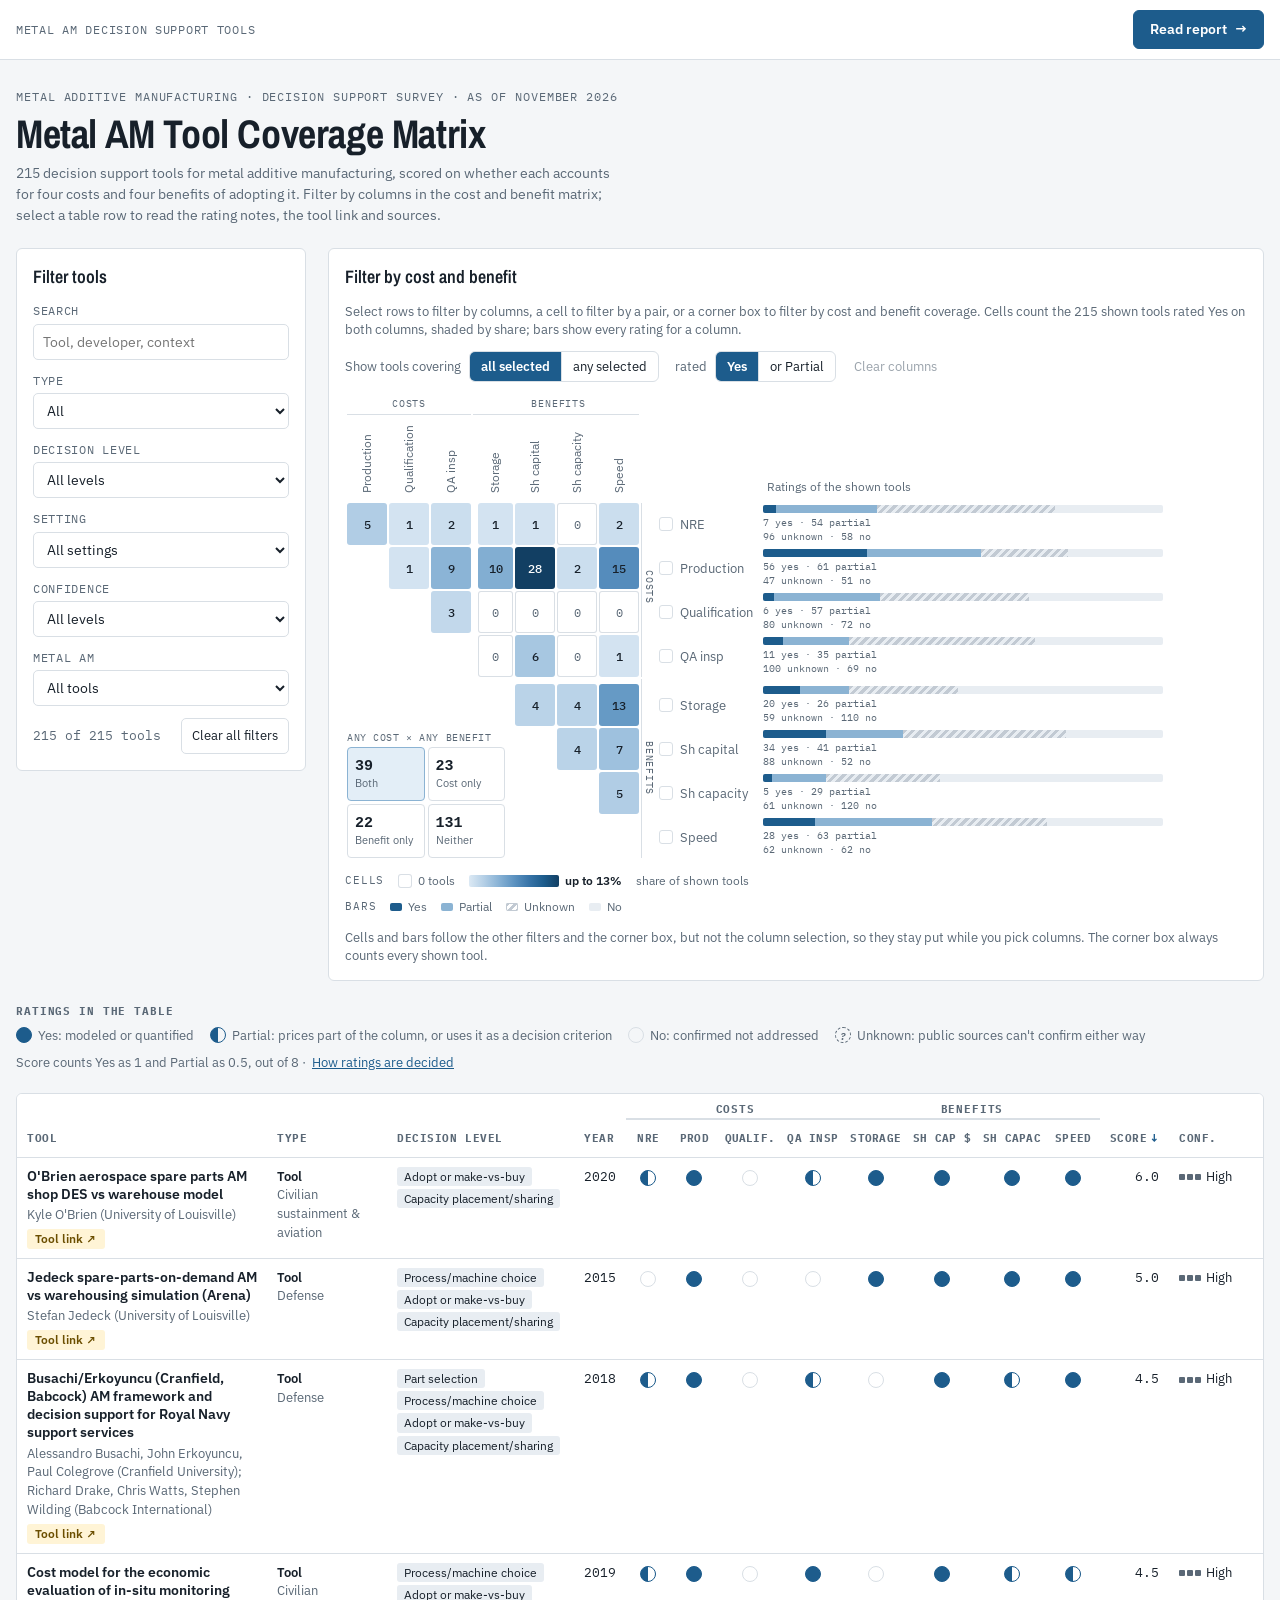
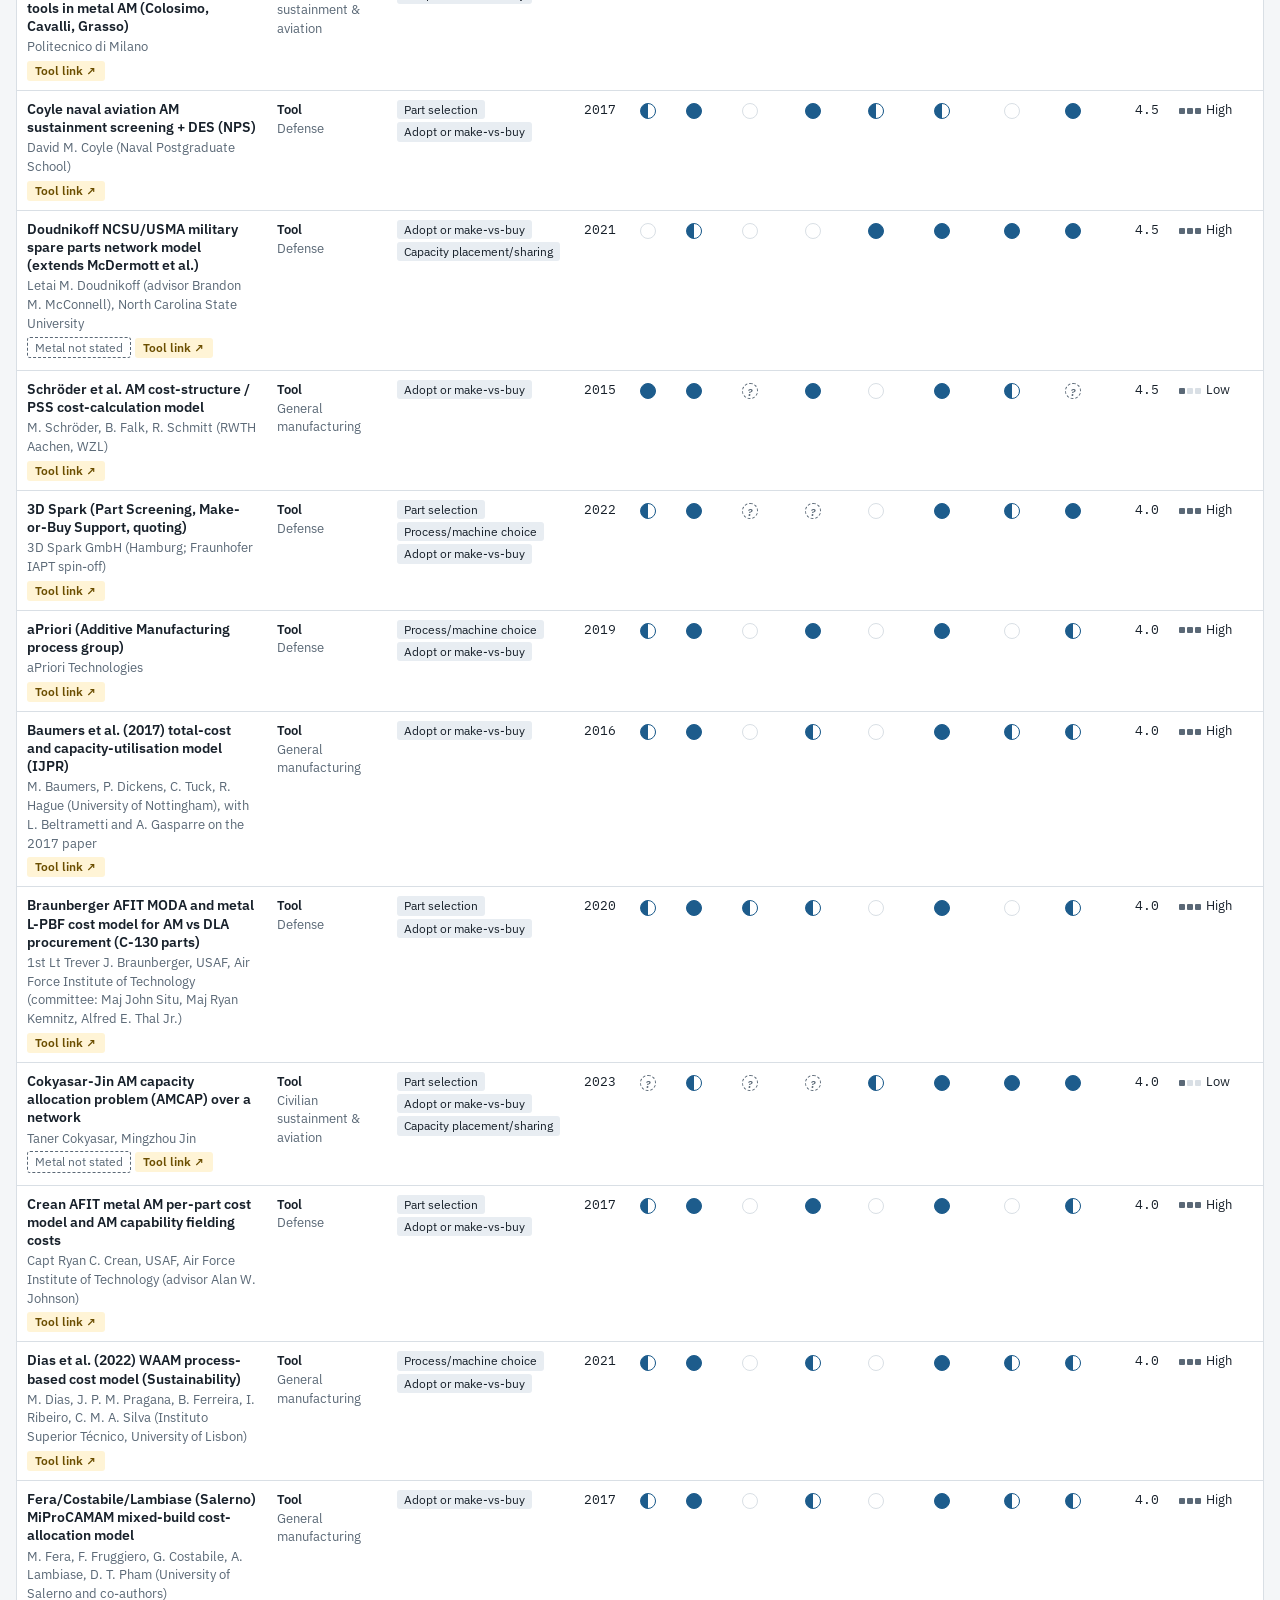
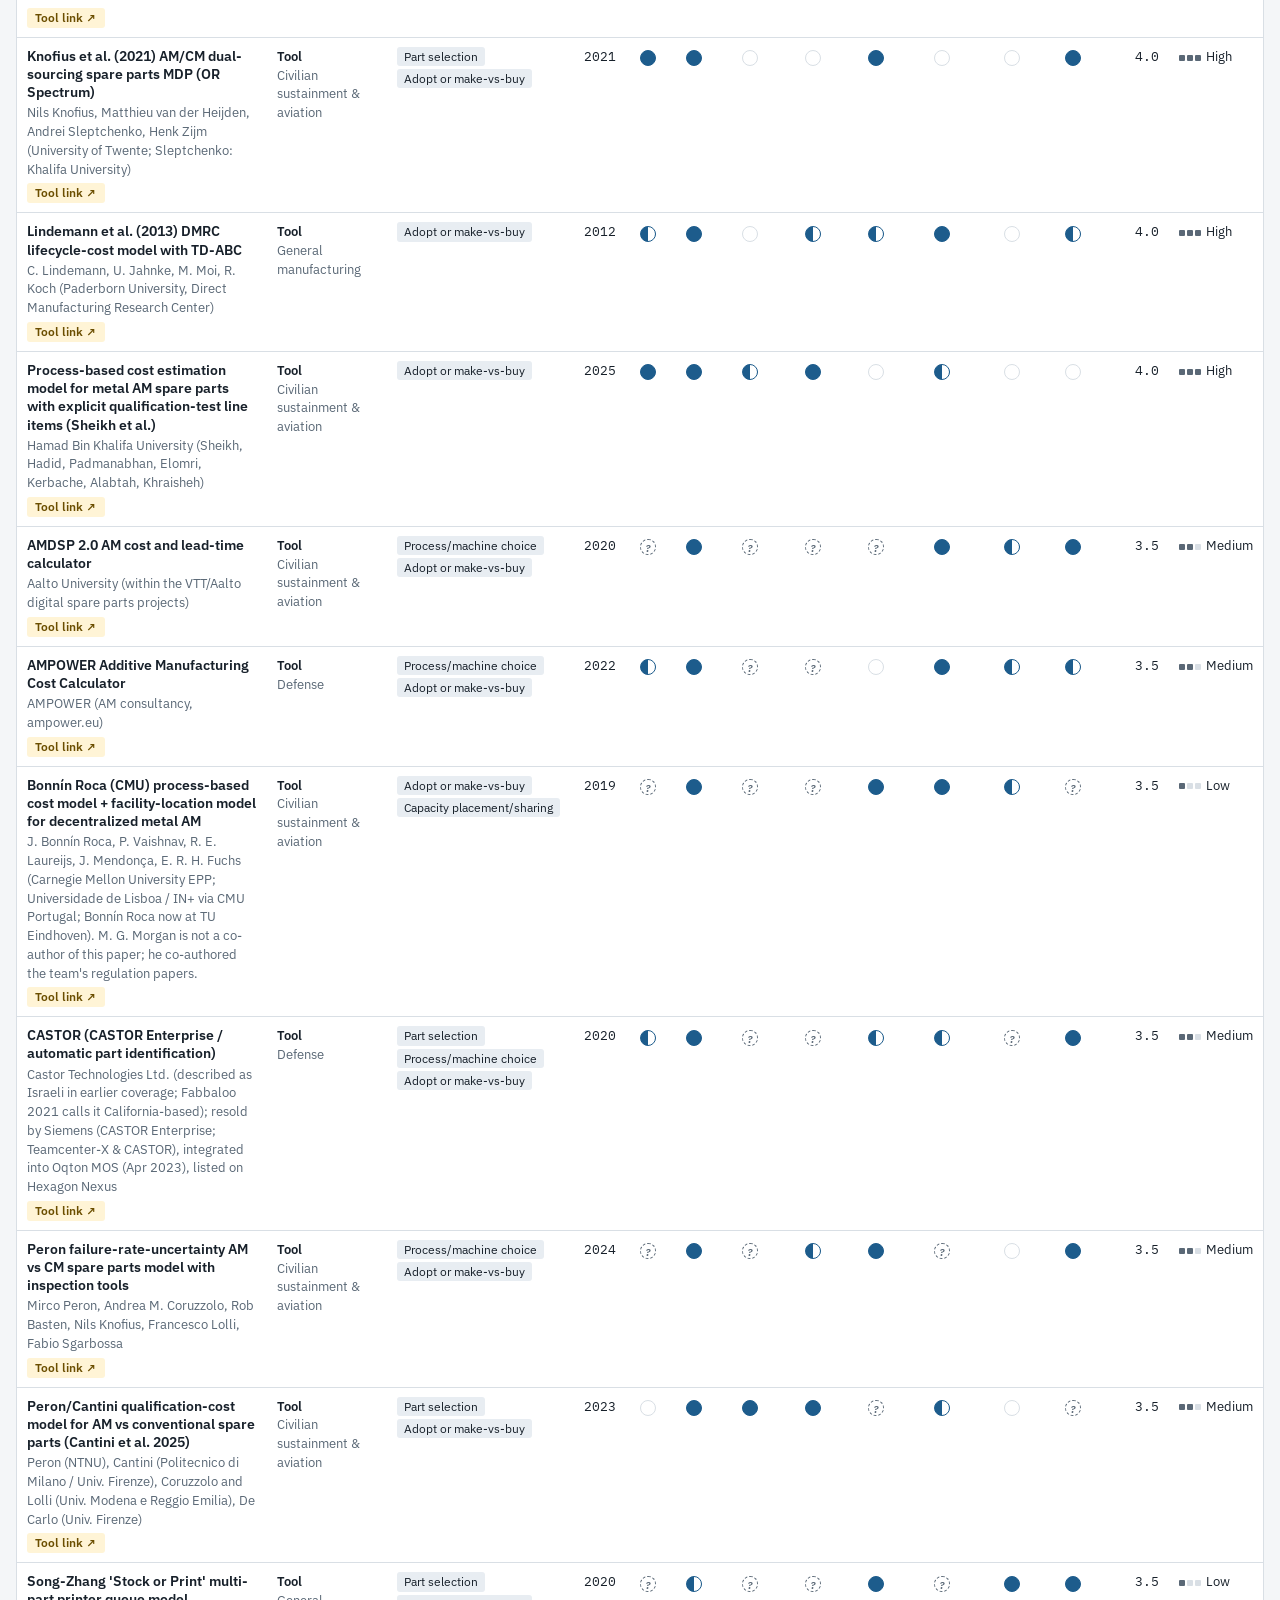
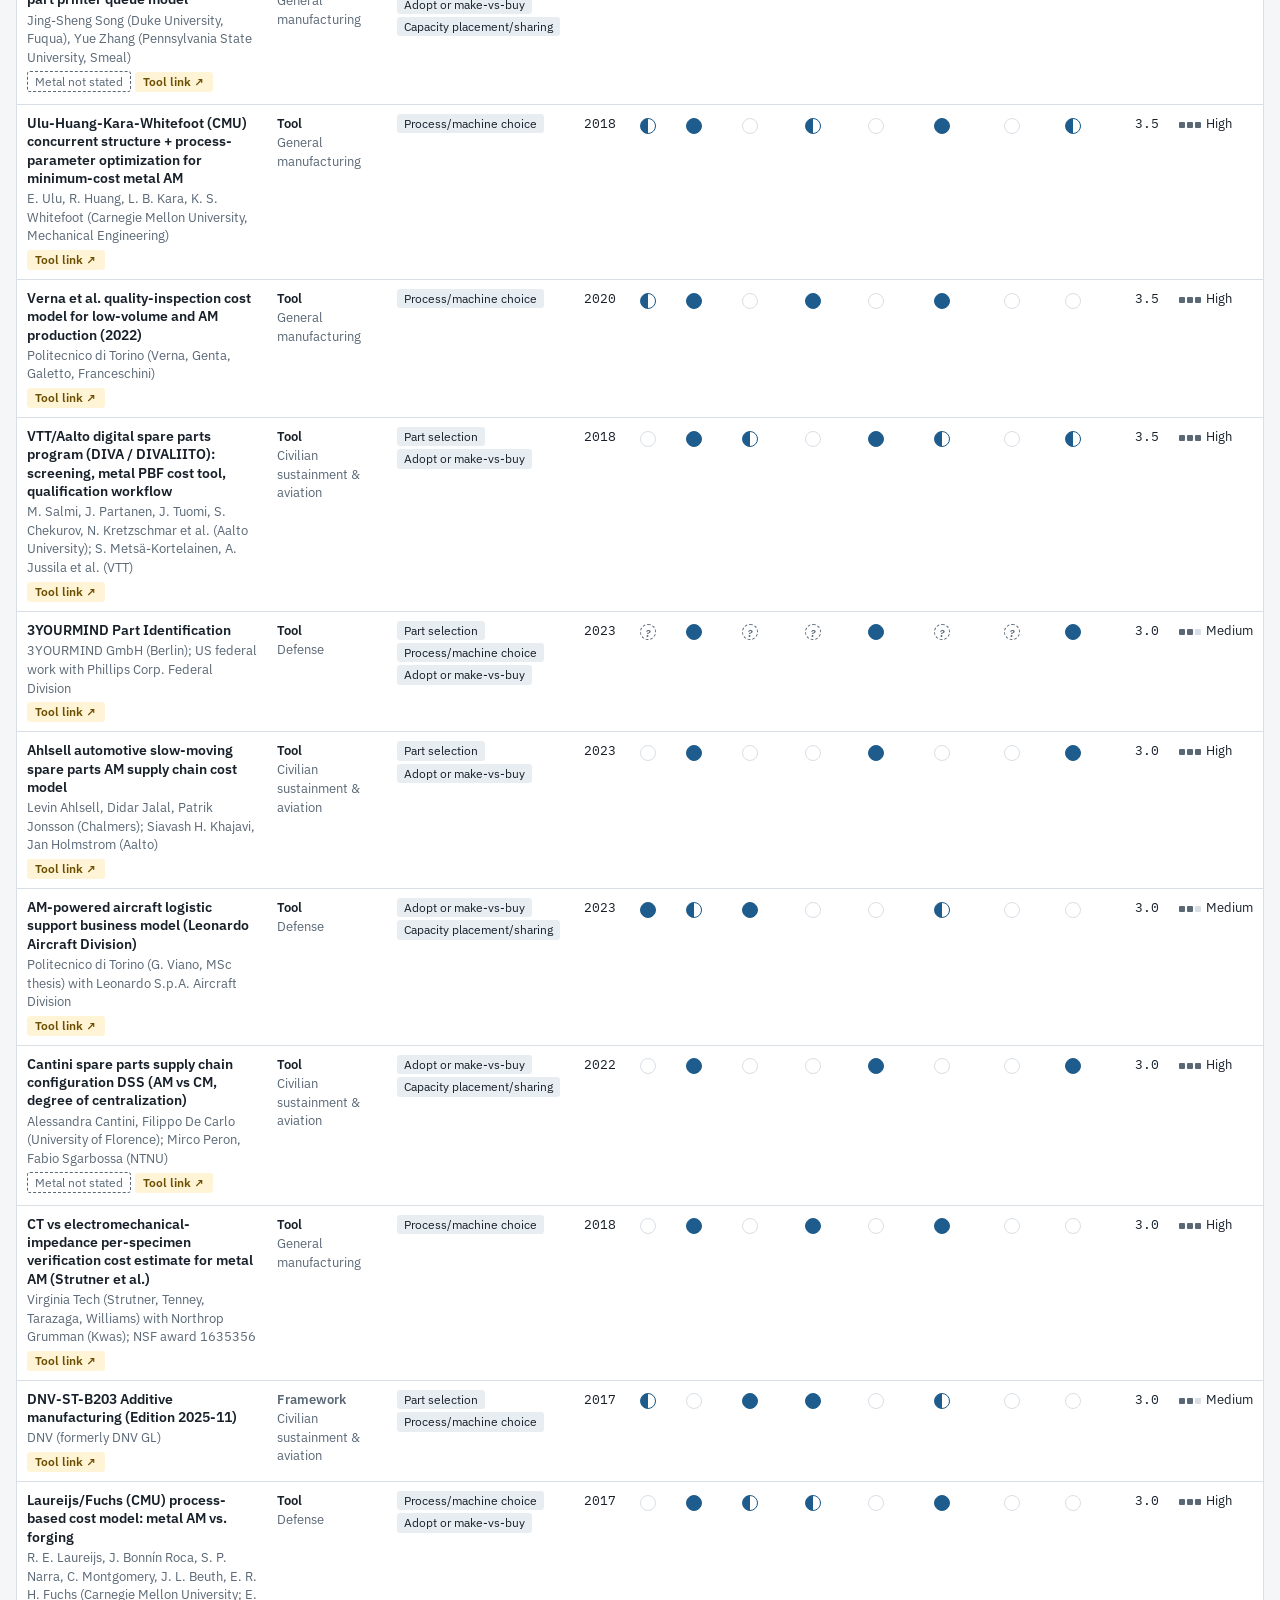
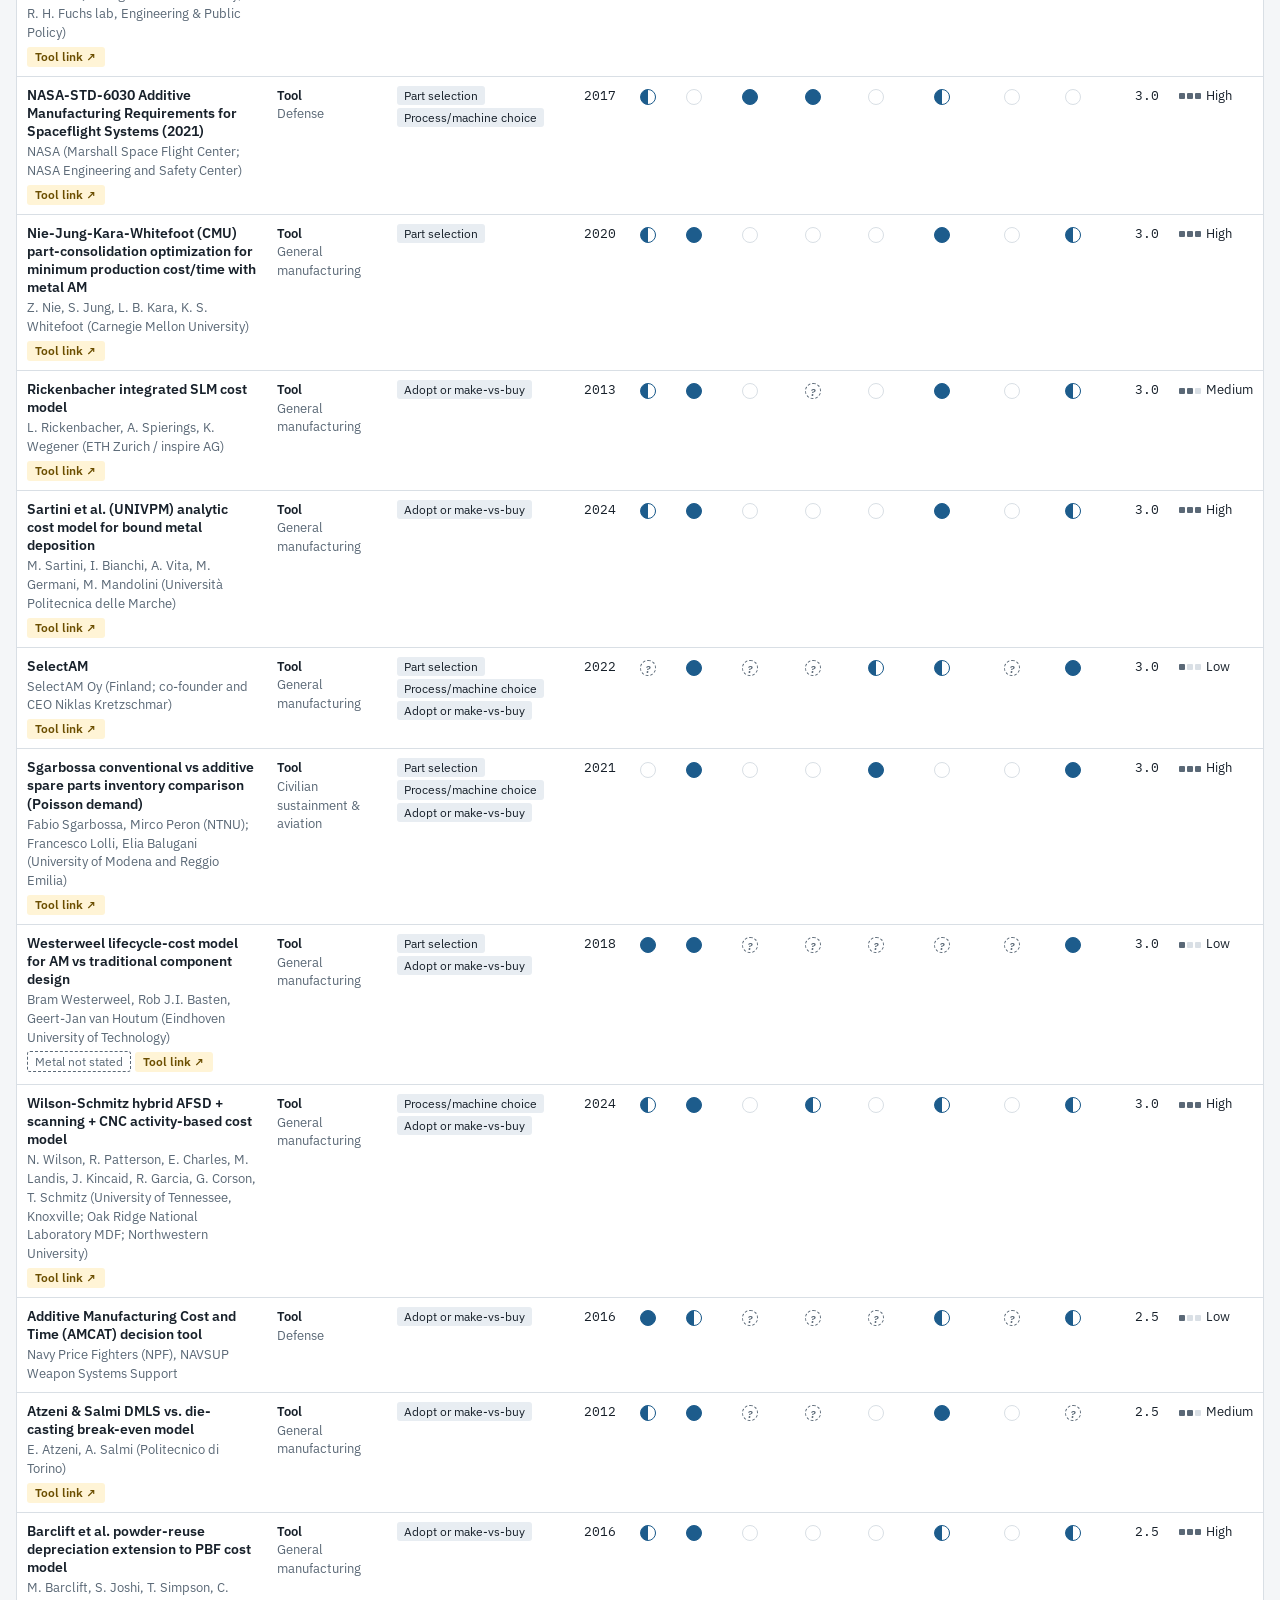
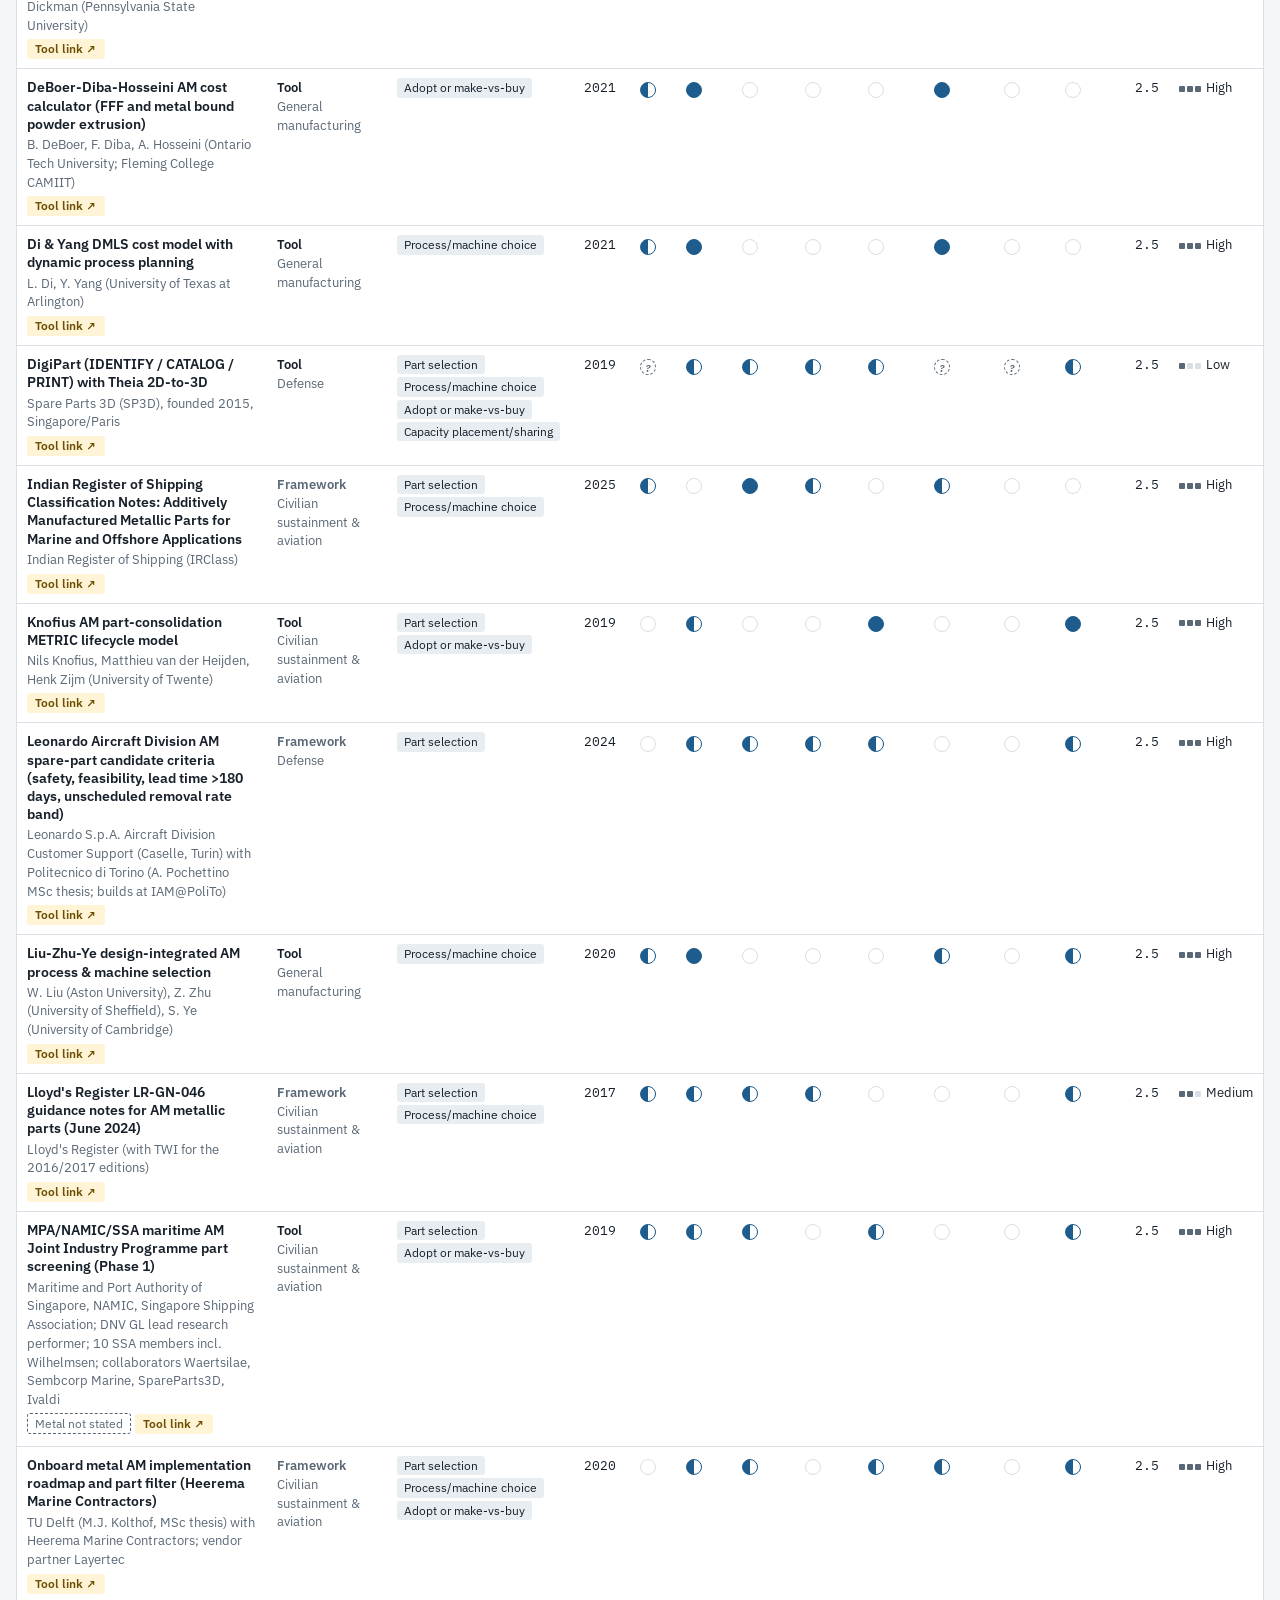
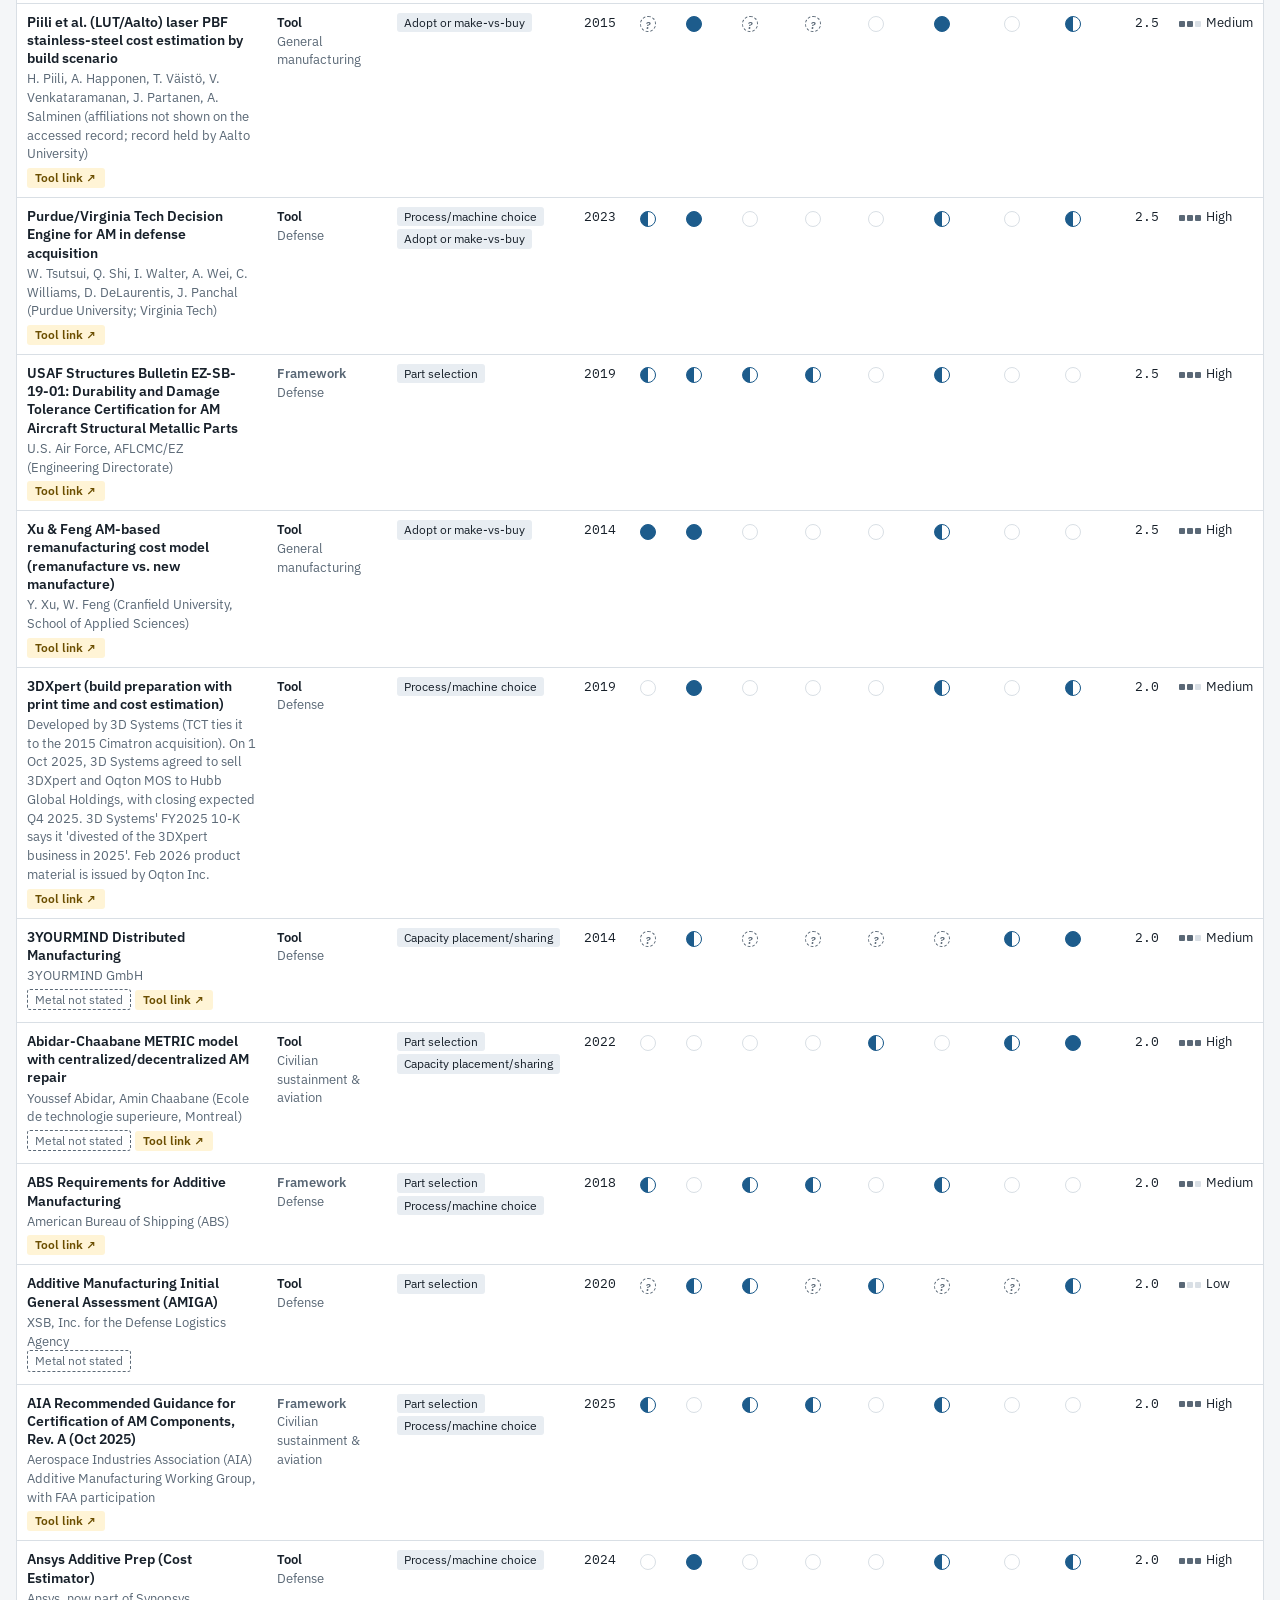
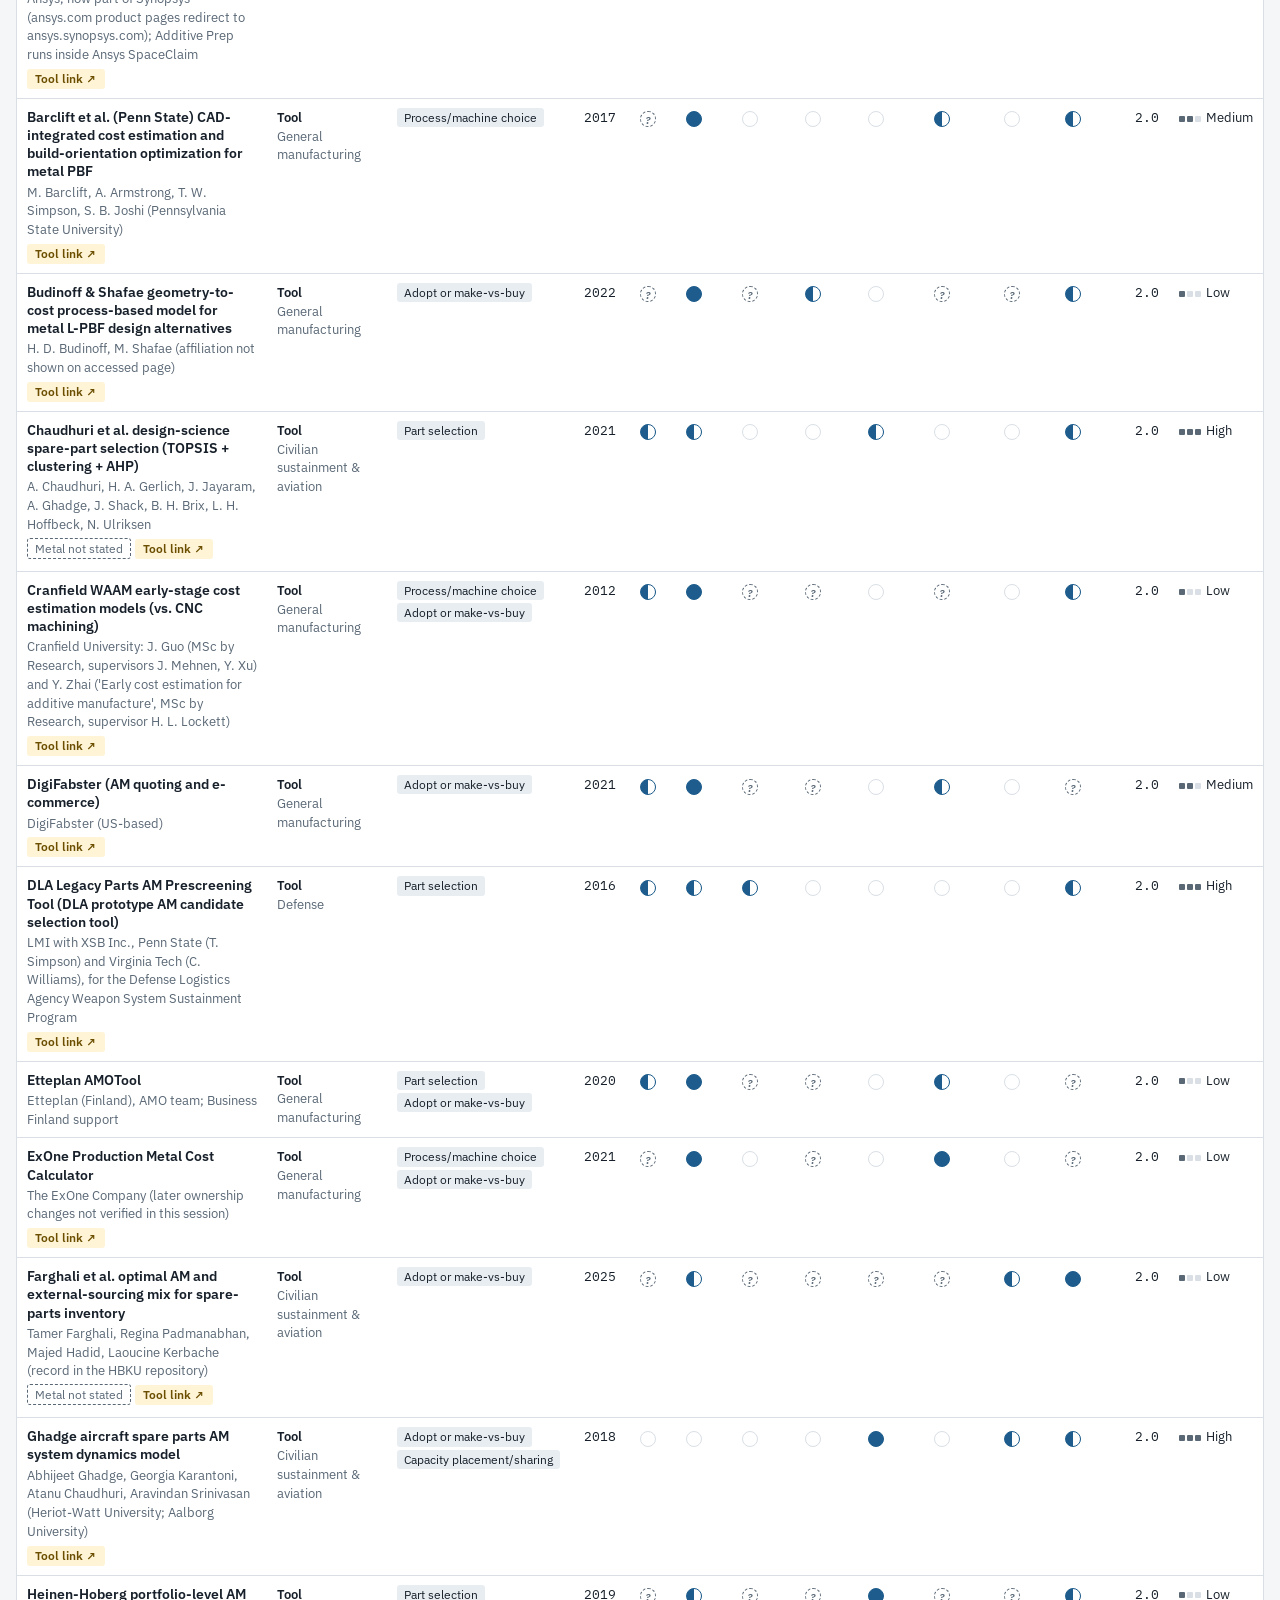
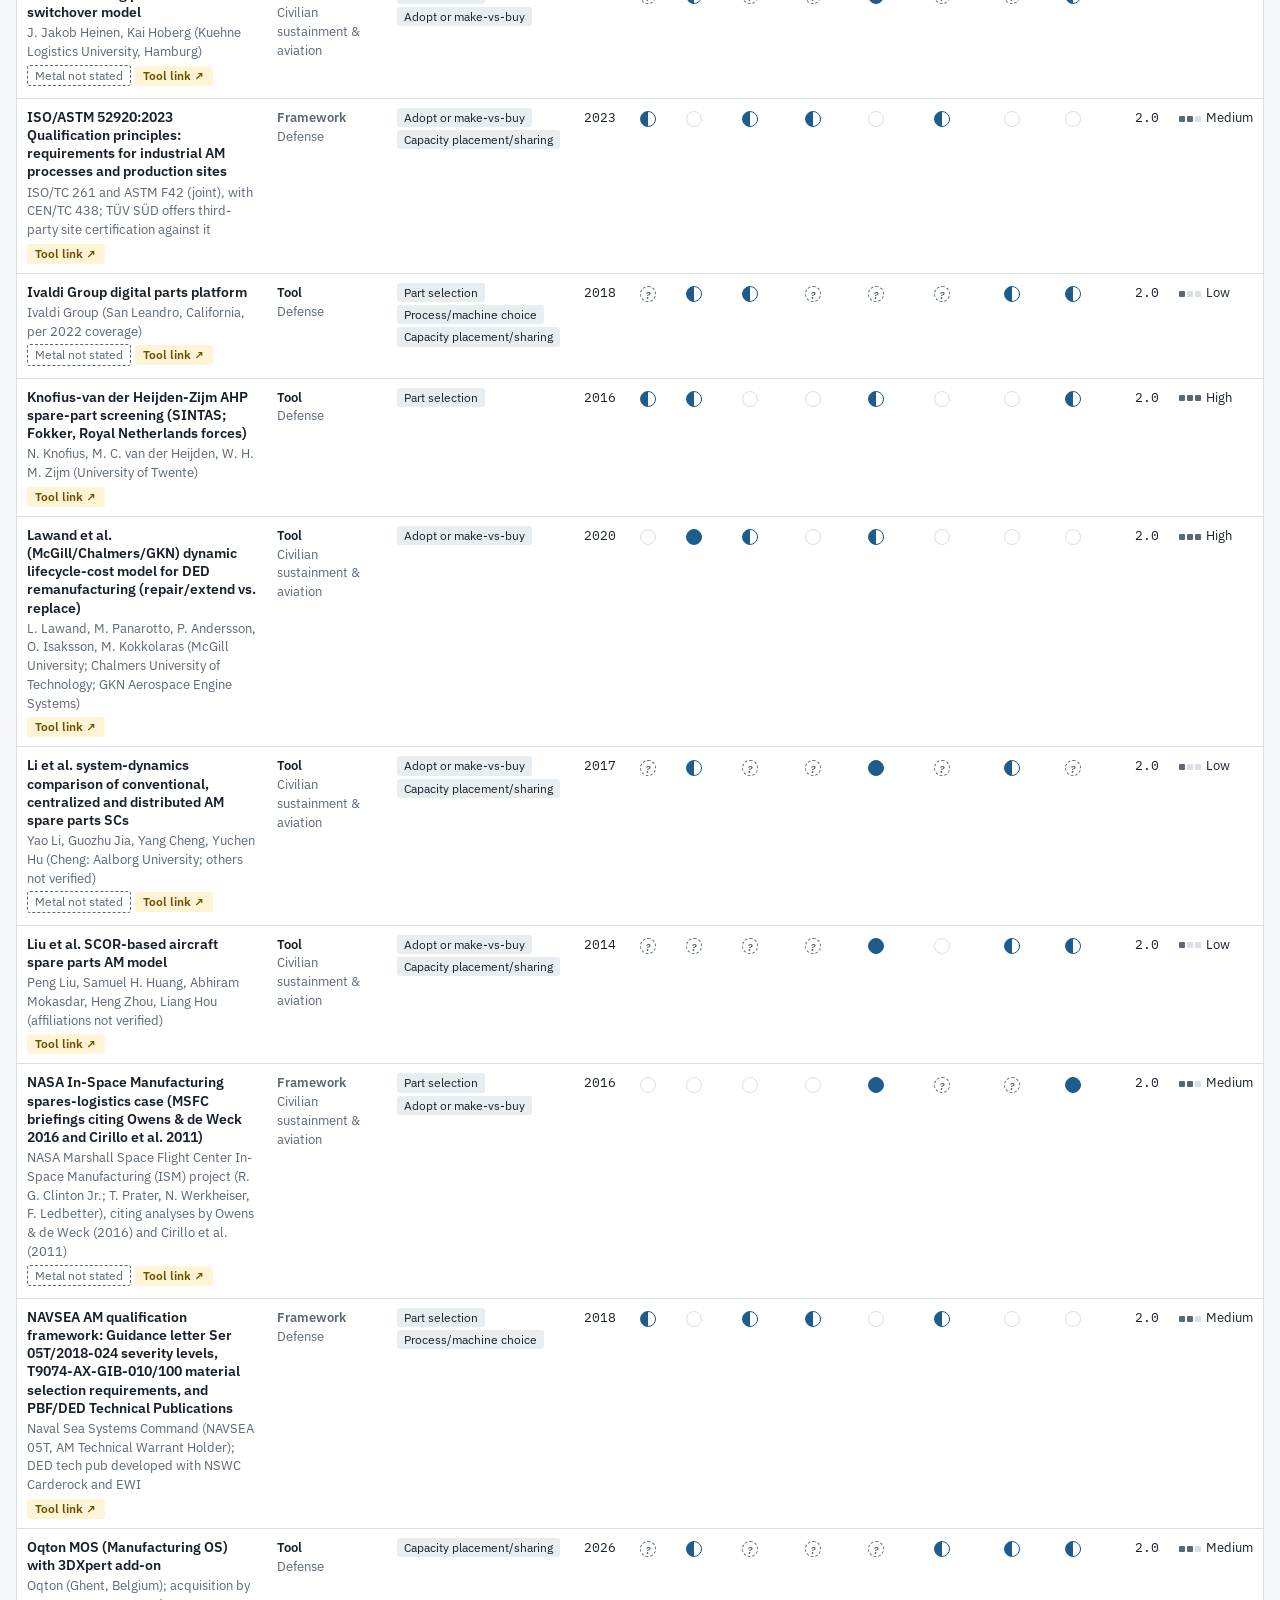
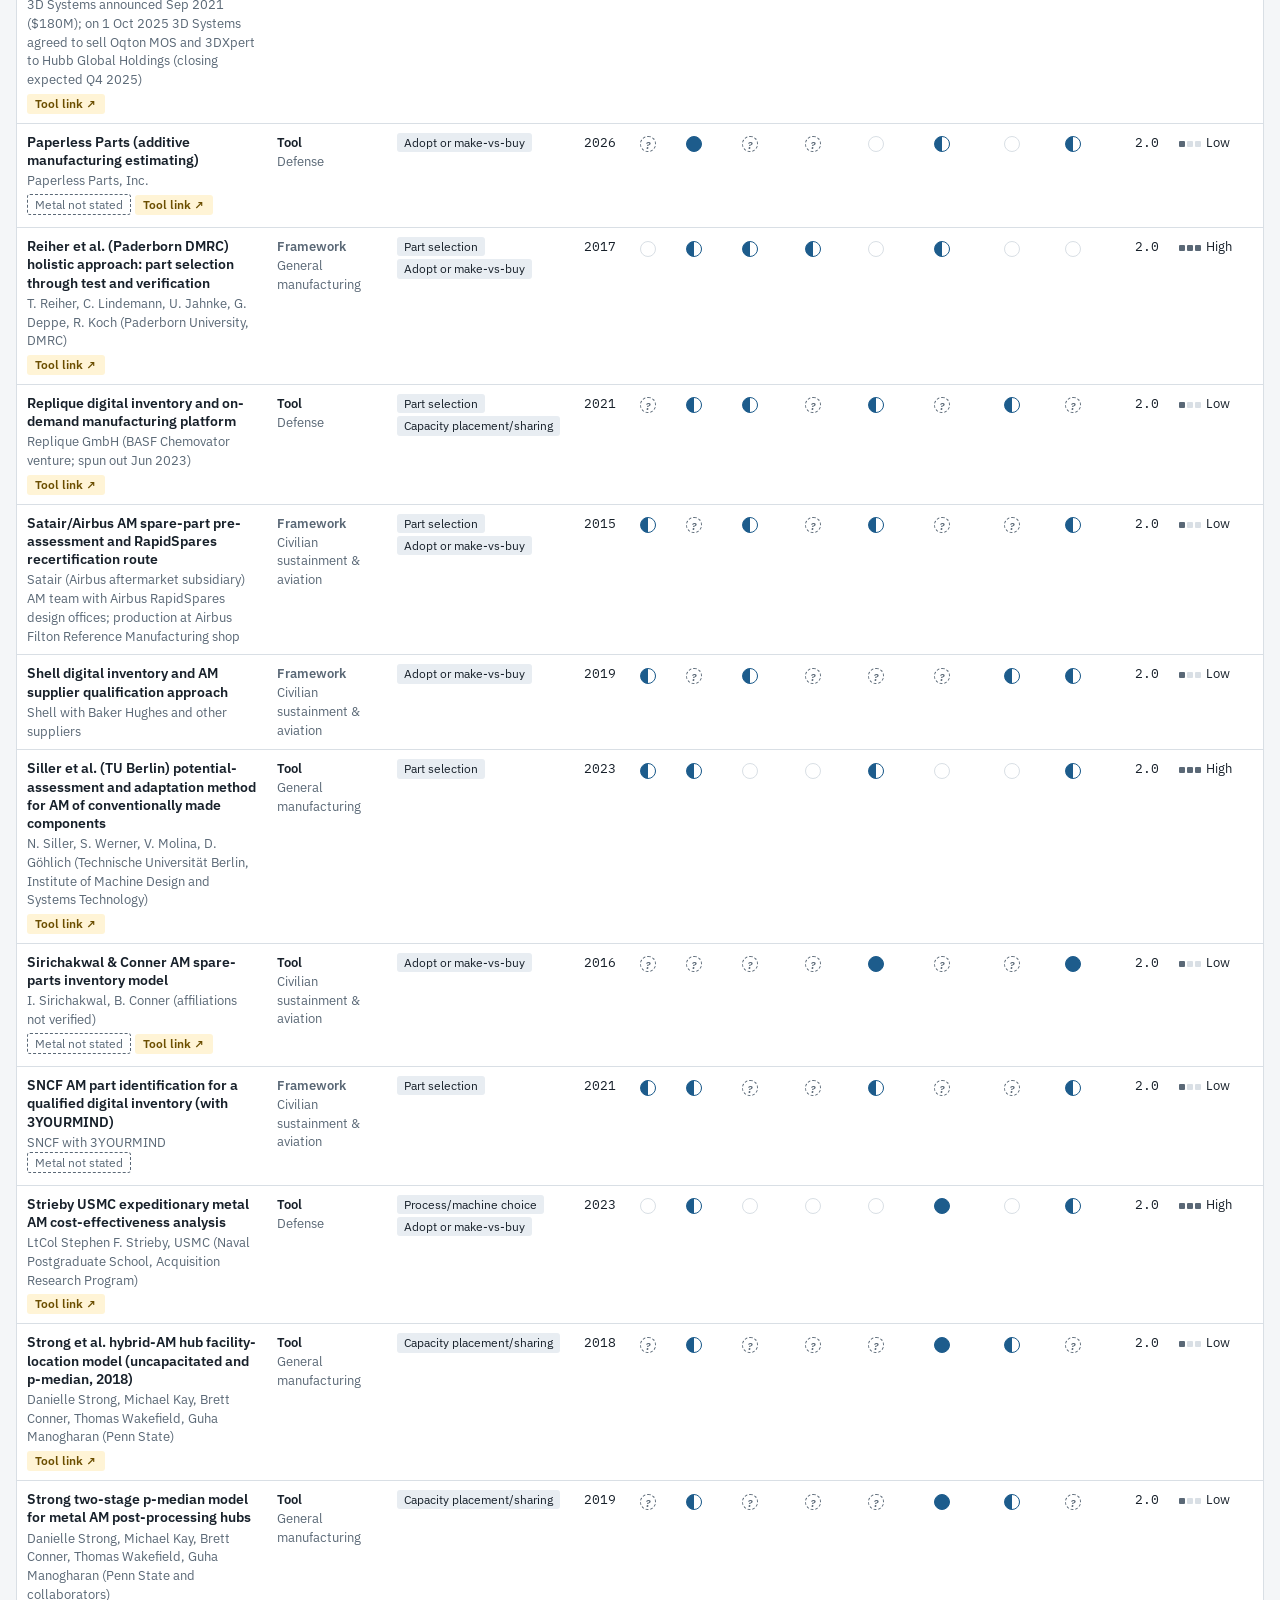
==== commit 8f541be5: "adversarial review & update partial rulings" ====
--- a/index.html
+++ b/index.html
@@ -24,12 +24,11 @@
 .segwrap { display: inline-flex; flex-wrap: wrap; align-items: center; gap: 8px; font-size: 13px; color: var(--muted); }
 .linkbtn { font: inherit; font-size: 13px; background: none; border: 0; color: var(--accent); cursor: pointer; padding: 4px 2px; text-decoration: underline; }
 .linkbtn[disabled] { color: var(--muted); text-decoration: none; cursor: default; opacity: .6; }
-/* rating bar: Yes, Partial quantified, Partial qualitative, Unknown (hatched); the empty rest of the track is No */
+/* rating bar: Yes, Partial, Unknown (hatched); the empty rest of the track is No */
 .bar { display: flex; height: 8px; border-radius: 2px; overflow: hidden; background: var(--chip); }
 .bar i { display: block; height: 100%; }
 .bar .y { background: var(--accent); }
 .bar .p { background: var(--partial); }
-.bar .pl { background: var(--partial-l); }
 .bar .u { background: repeating-linear-gradient(135deg, var(--unk) 0 3px, transparent 3px 6px); }
 
 /* dashboard: filters and rating key on the left, the coverage matrix (the column filter) on the right; stacks below 1180px */
@@ -66,7 +65,7 @@
 table.hm { width: 100%; min-width: 0; table-layout: fixed; border-collapse: separate; border-spacing: 2px; font-variant-numeric: tabular-nums; }
 .hm col.g { width: 12px; }
 .hm col.dc { width: 40px; }
-@media (max-width: 700px) { .hm col.g { width: 10px; } .hm col.dc { width: auto; } .hm col.rbc { width: 138px; } }
+@media (max-width: 700px) { .hm col.g { width: 10px; } .hm col.dc { width: auto; } .hm col.rbc { width: 142px; } }
 .hm th, .hm td { padding: 0; border: 0; background: none; text-align: center; vertical-align: middle; font-weight: 400; }
 .hm .gh { font-family: var(--font-mono); font-size: 10px; letter-spacing: .08em; text-transform: uppercase; color: var(--muted); padding-bottom: 3px; border-bottom: 1px solid var(--rule); }
 .hm .gv { border-left: 1px solid var(--rule); }
@@ -96,7 +95,7 @@
 .rb .rv { display: grid; gap: 2px; min-width: 0; max-width: 400px; }
 .rb .rv .bar { margin-bottom: 2px; }
 .rb .rn { font-family: var(--font-mono); font-size: 10px; line-height: 1.2; color: var(--muted); white-space: nowrap; overflow: hidden; text-overflow: ellipsis; font-variant-numeric: tabular-nums; }
-@media (max-width: 700px) { .rb { grid-template-columns: 62px minmax(0, 1fr); gap: 5px; height: 28px; padding: 0 3px; } .rb .box, .rb .rn { display: none; } .rb .rl { font-size: 11px; } }
+@media (max-width: 700px) { .rb { grid-template-columns: 70px minmax(0, 1fr); gap: 5px; height: 28px; padding: 0 3px; } .rb .box, .rb .rn { display: none; } .rb .rl { font-size: 10.5px; } }
 .hm-empty { padding: 24px 8px; text-align: center; color: var(--muted); font-size: 13px; }
 /* corner box in the empty part of the triangle: tools covering at least one cost and/or one benefit */
 .hm td.mini { vertical-align: bottom; text-align: left; padding: 0 8px 0 0; }
@@ -124,7 +123,6 @@
 .hm-key .ks { width: 12px; height: 8px; border-radius: 2px; }
 .hm-key .ks.y { background: var(--accent); }
 .hm-key .ks.p { background: var(--partial); }
-.hm-key .ks.pl { background: var(--partial-l); }
 .hm-key .ks.u { background: repeating-linear-gradient(135deg, var(--unk) 0 3px, transparent 3px 6px); box-shadow: inset 0 0 0 1px var(--unk); }
 .hm-key .ks.n { background: var(--chip); }
 .hm-key b { font-weight: 600; color: var(--ink); font-variant-numeric: tabular-nums; }
@@ -217,7 +215,7 @@
         <div class="f"><label for="flevel">Decision level</label><select id="flevel"></select></div>
         <div class="f"><label for="fsector">Setting</label><select id="fsector"></select></div>
         <div class="f"><label for="fconf">Confidence</label><select id="fconf"></select></div>
-        <div class="f"><label for="flink">Tool link</label><select id="flink"><option value="">All tools</option><option value="yes">Has a public link</option><option value="no">No public link</option></select></div>
+        <div class="f"><label for="fmetal">Metal AM</label><select id="fmetal"><option value="">All tools</option><option value="Metal">Metal in scope</option><option value="Unclear">AM, metal not stated</option></select></div>
       </div>
       <div class="fbar">
         <span class="count" id="count" aria-live="polite"></span>
@@ -239,8 +237,7 @@
       <span class="segwrap">rated
         <span class="seg" role="group" aria-label="Which ratings count as covered">
           <button type="button" data-min="yes" aria-pressed="true">Yes</button>
-          <button type="button" data-min="pquant" aria-pressed="false">or quantified Partial</button>
-          <button type="button" data-min="partial" aria-pressed="false">or any Partial</button>
+          <button type="button" data-min="partial" aria-pressed="false">or Partial</button>
         </span>
       </span>
       <button type="button" class="linkbtn" id="clearcols" disabled>Clear columns</button>
@@ -262,11 +259,10 @@
     <h2 class="keyhead" id="key-title">Ratings in the table</h2>
     <div class="legend">
       <span><i class="dot Yes"></i> Yes: modeled or quantified</span>
-      <span><i class="dot Partial pq"></i> Partial, quantified: numbers on part of the column</span>
-      <span><i class="dot Partial pl"></i> Partial, qualitative: a criterion, flag or claim, not calculated</span>
+      <span><i class="dot Partial"></i> Partial: prices part of the column, or uses it as a decision criterion</span>
       <span><i class="dot No"></i> No: confirmed not addressed</span>
       <span><i class="dot Unknown"></i> Unknown: public sources can't confirm either way</span>
-      <span>Score counts Yes as 1 and either Partial as 0.5, out of 8 · <a href="report.html#rating-rules">How ratings are decided</a></span>
+      <span>Score counts Yes as 1 and Partial as 0.5, out of 8 · <a href="report.html#rating-rules">How ratings are decided</a></span>
     </div>
   </section>
 
--- a/assets/site.css
+++ b/assets/site.css
@@ -10,7 +10,6 @@
   --accent-ink: #ffffff;
   --accent-soft: #e3eef7;
   --partial: #8bb3d3;
-  --partial-l: #cfe0ee;
   --row-hover: #eef3f7;
   --chip: #e8edf2;
   --unk: #c2cad3;
@@ -24,7 +23,7 @@
 @media (prefers-color-scheme: dark) {
   :root {
     --bg: #0f1419; --surface: #161d24; --ink: #e6ecf1; --muted: #93a2b0; --rule: #2a3540;
-    --accent: #6fb1e4; --accent-ink: #0b1620; --accent-soft: #1a2c3b; --partial: #3f6e94; --partial-l: #263f55; --row-hover: #1b252e; --chip: #222c36;
+    --accent: #6fb1e4; --accent-ink: #0b1620; --accent-soft: #1a2c3b; --partial: #3f6e94; --row-hover: #1b252e; --chip: #222c36;
     --unk: #4a5664; --link-bg: #3a2f12; --link-ink: #f3d68a; --grey-mark: #6d7a87;
     color-scheme: dark;
   }
@@ -64,7 +63,6 @@
 .dot { display: inline-block; width: 16px; height: 16px; border-radius: 50%; border: 1.5px solid var(--accent); vertical-align: middle; flex: none; }
 .dot.Yes { background: var(--accent); }
 .dot.Partial { background: linear-gradient(90deg, var(--accent) 50%, transparent 50%); }
-.dot.Partial.pl { border-style: dotted; background: linear-gradient(90deg, var(--partial) 50%, transparent 50%); }
 .dot.No { border-color: var(--rule); }
 .dot.Unknown { border: 1.5px dashed var(--muted); position: relative; }
 .dot.Unknown::after { content: "?"; position: absolute; inset: 0; display: grid; place-items: center; font-family: var(--font-mono); font-size: 10px; font-weight: 600; color: var(--muted); line-height: 1; }
